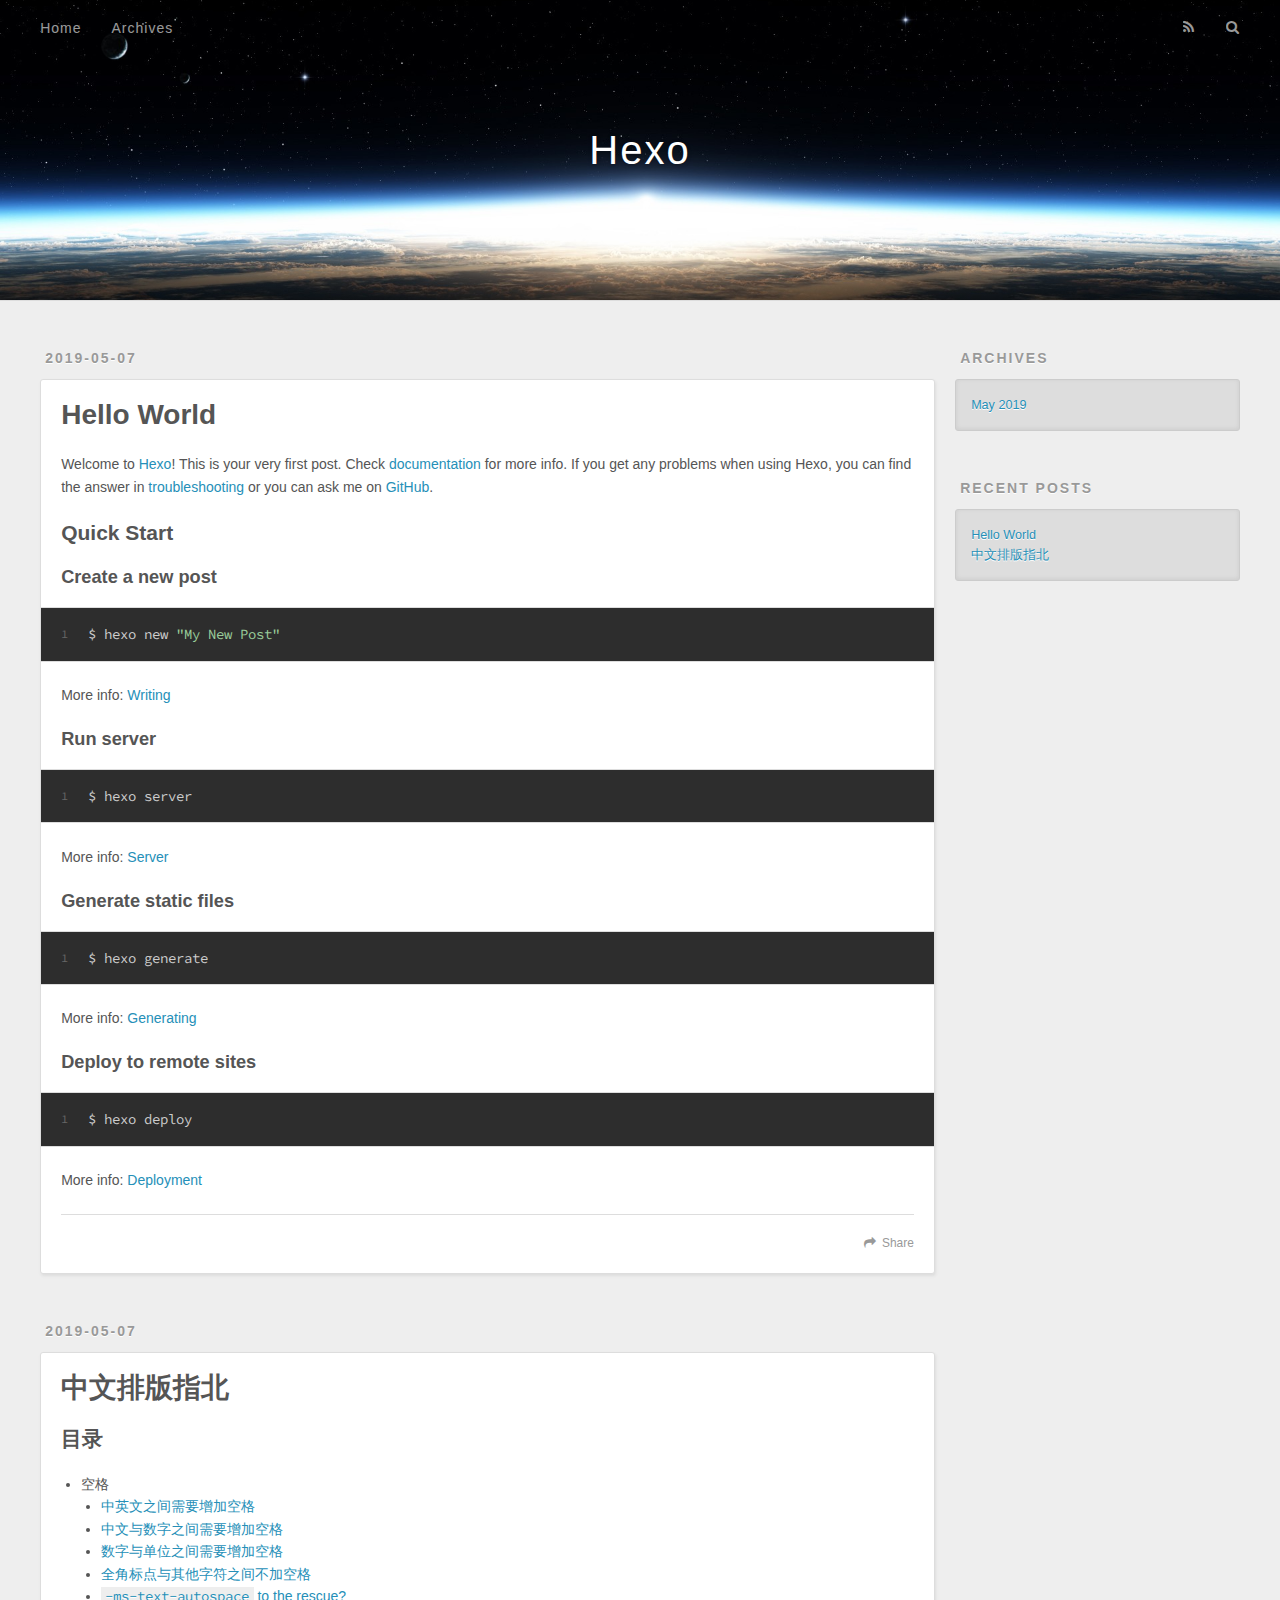
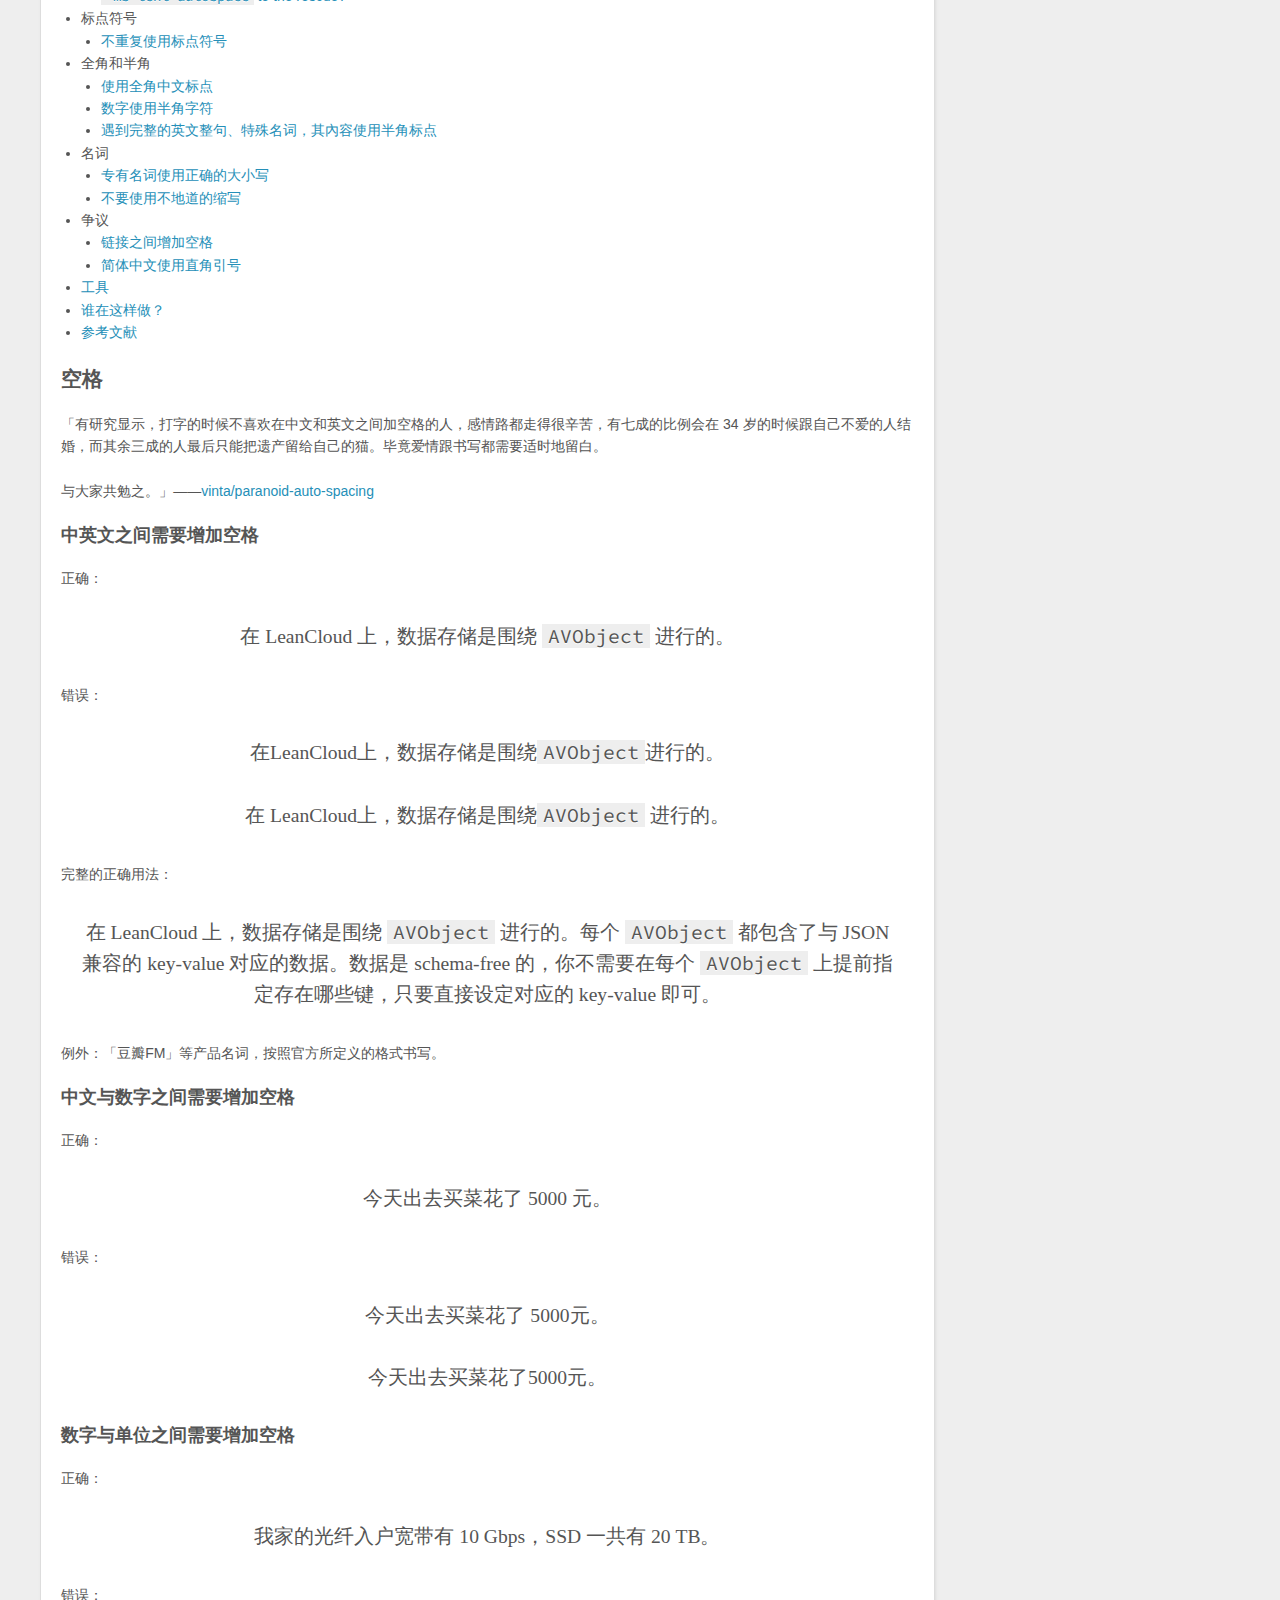
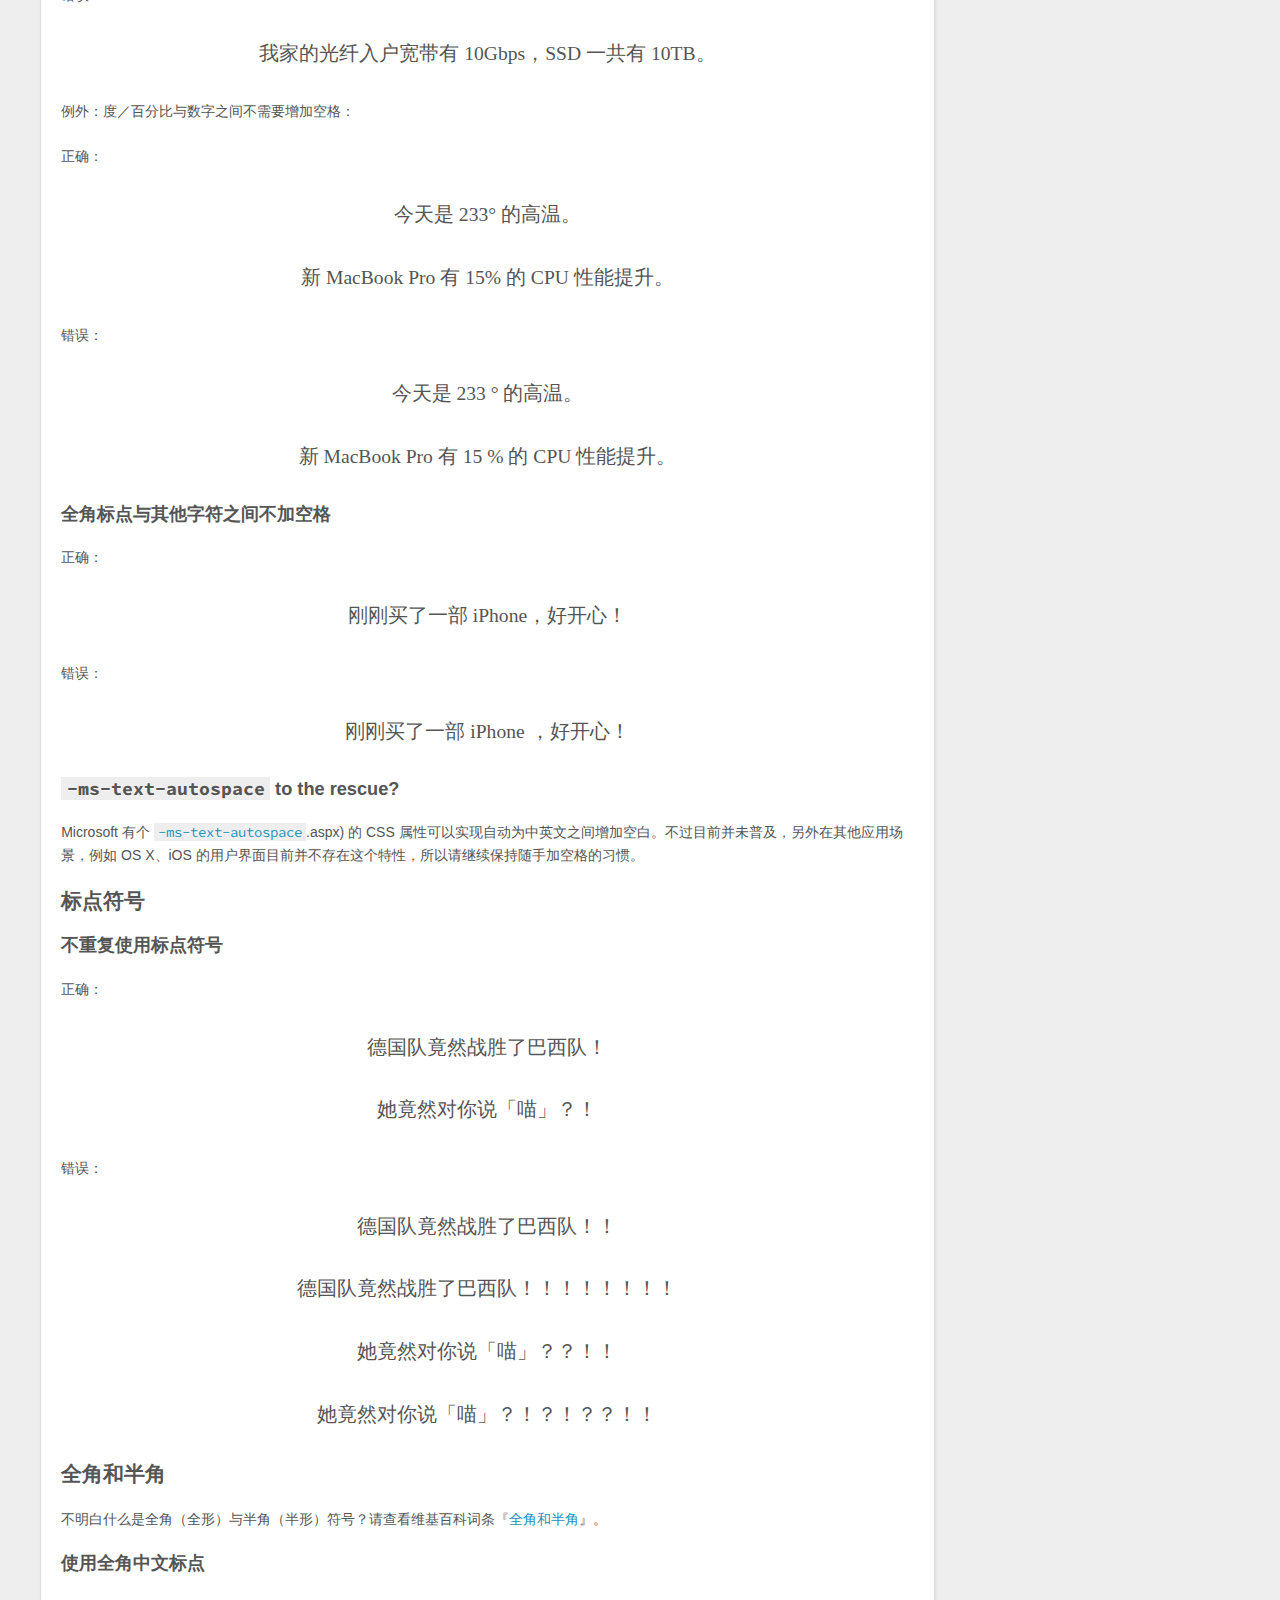
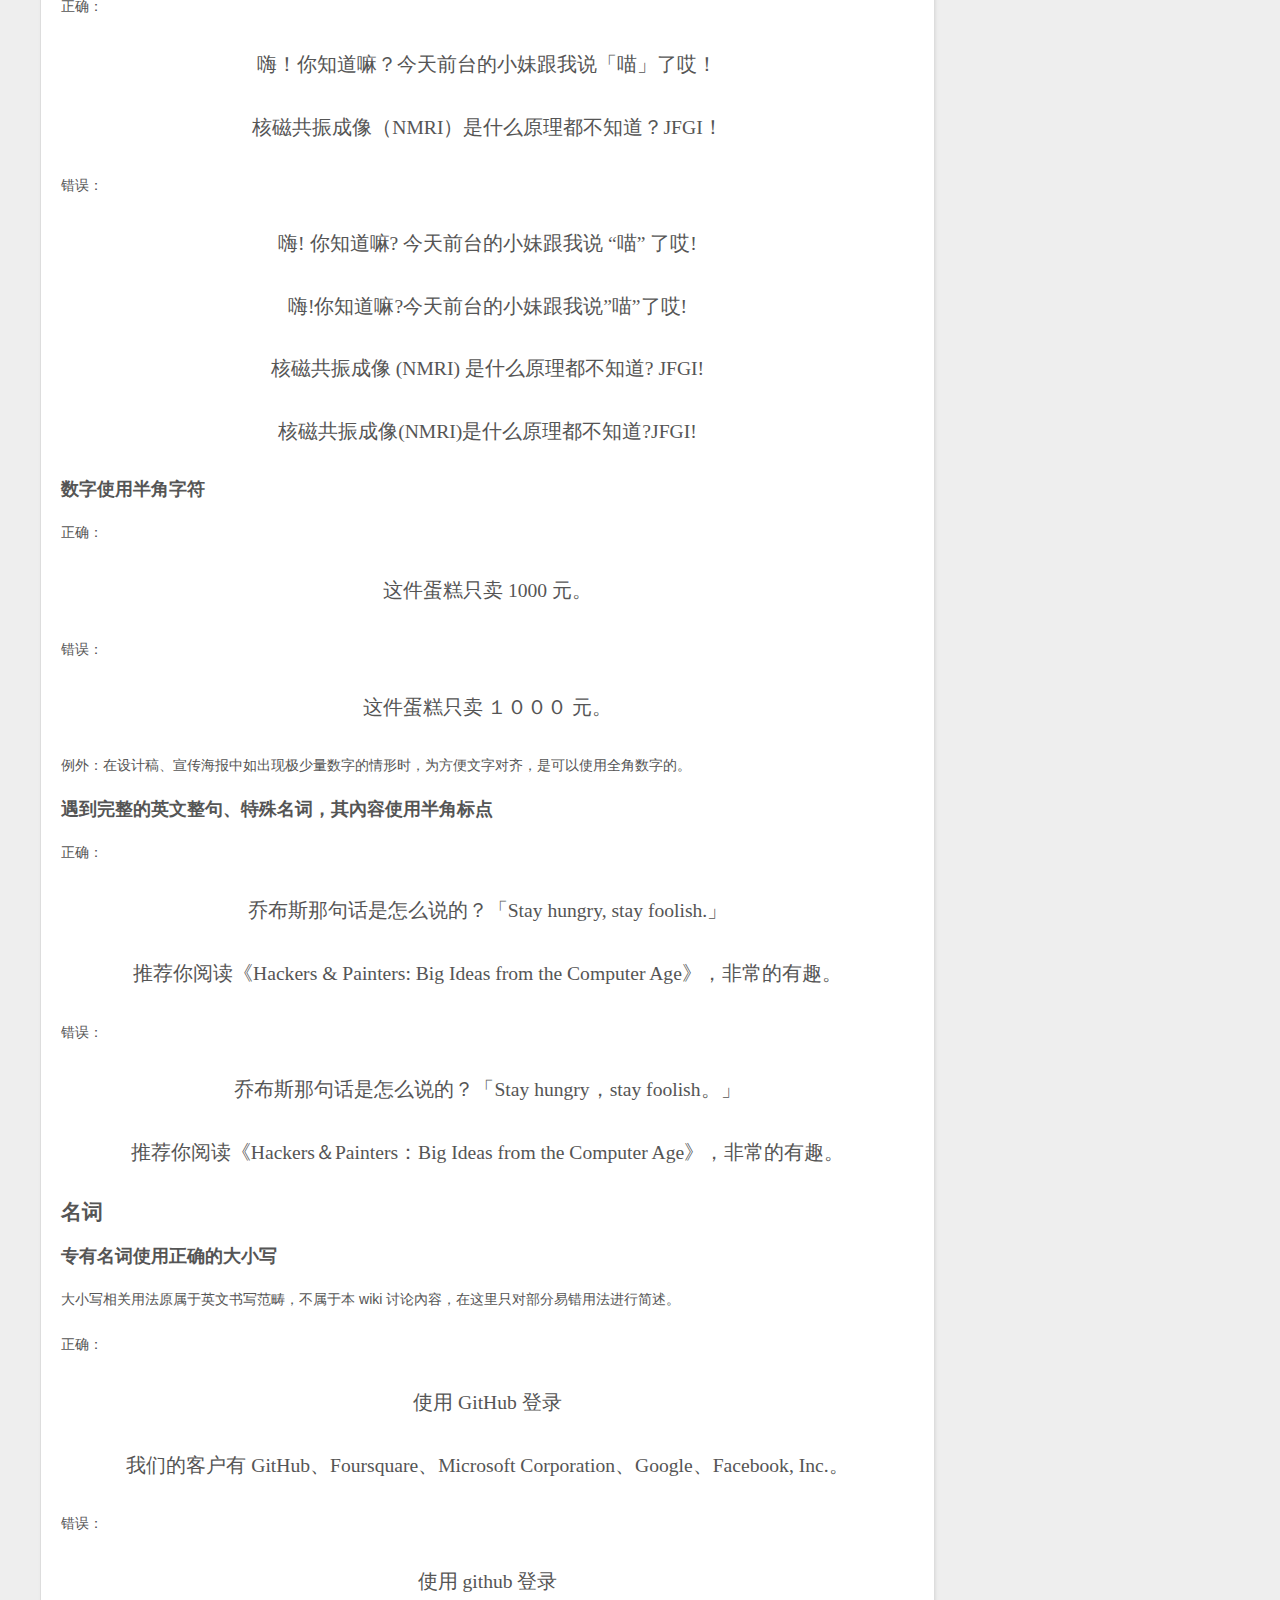
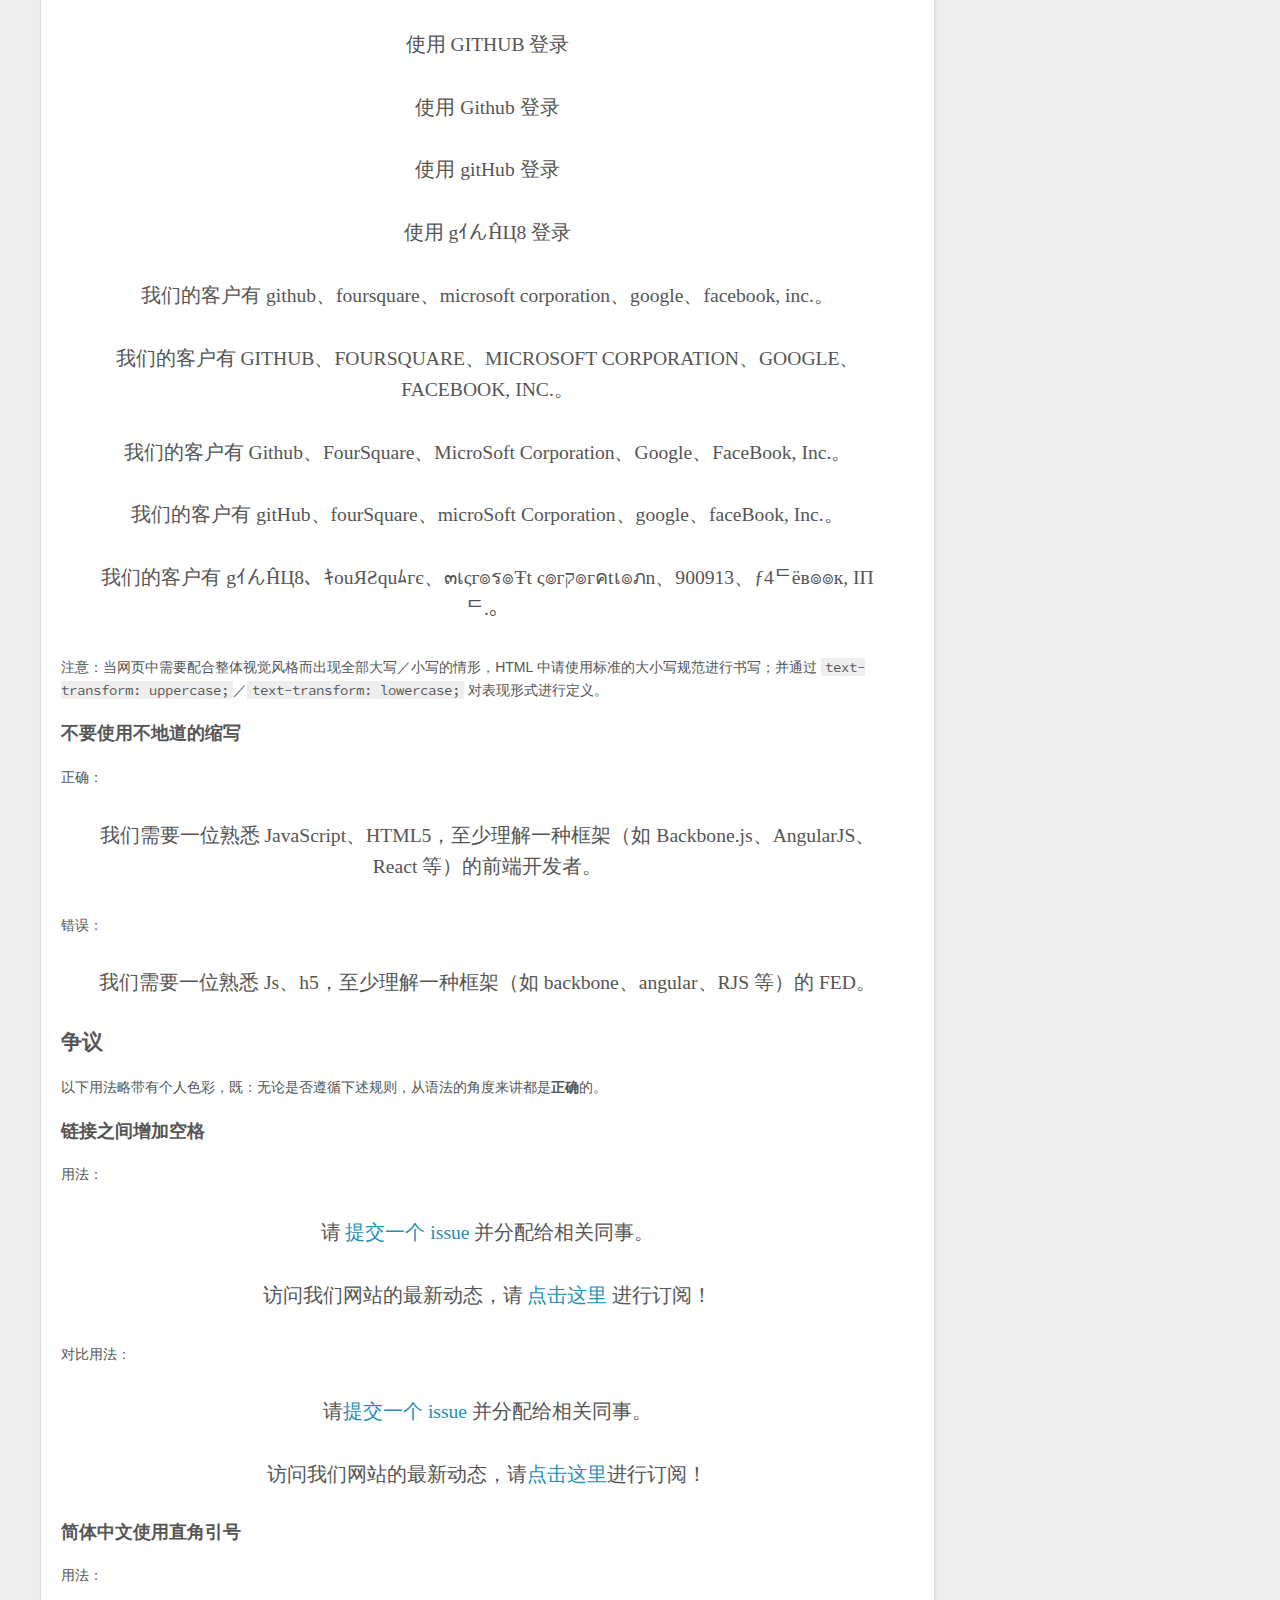
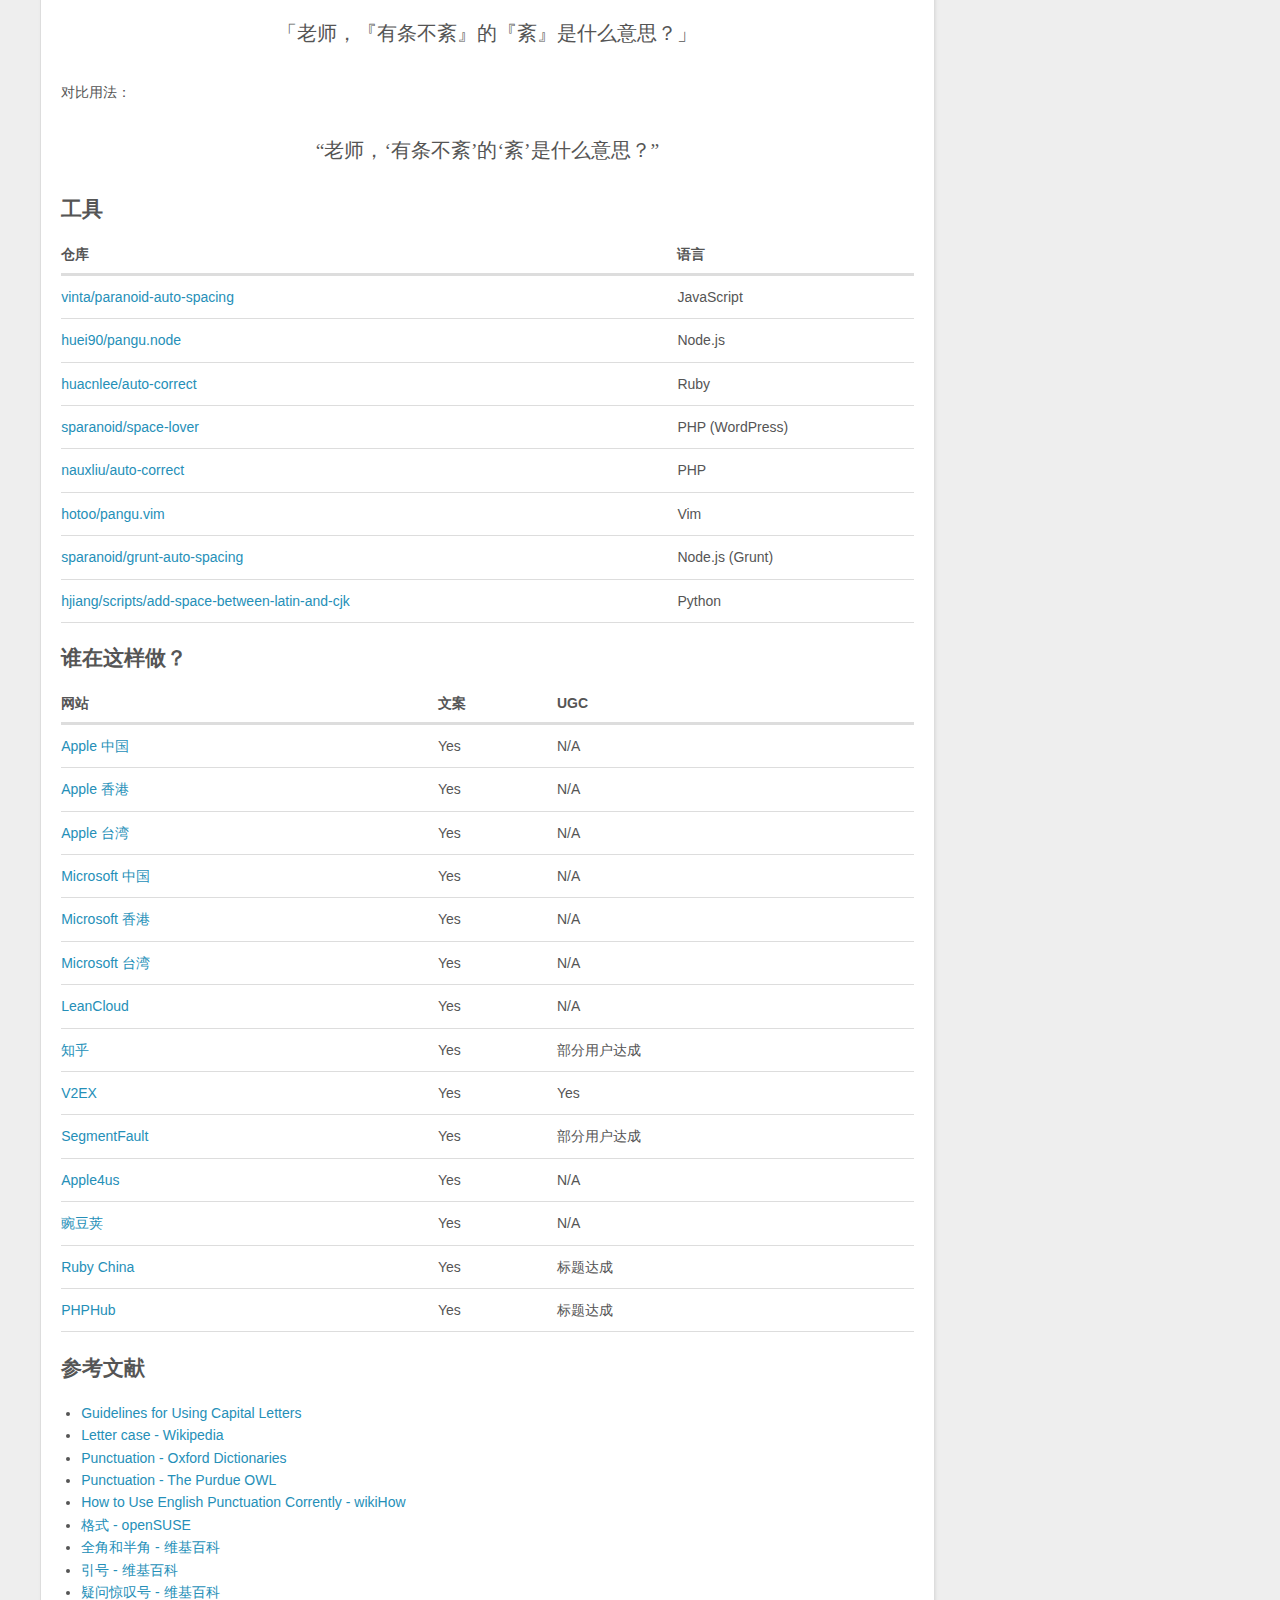
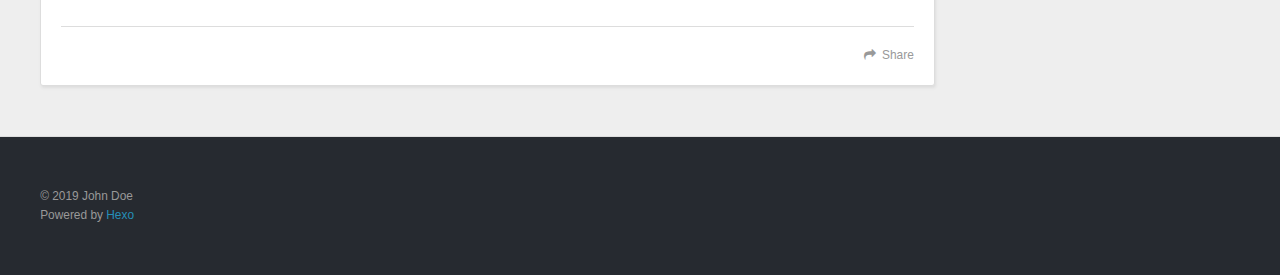
==== index.html @ bea84f37 "Site updated: 2019-05-07 23:17:39" ====
<!DOCTYPE html>
<html>
<head><meta name="generator" content="Hexo 3.8.0">
  <meta charset="utf-8">
  

  
  <title>Hexo</title>
  <meta name="viewport" content="width=device-width, initial-scale=1, maximum-scale=1">
  <meta property="og:type" content="website">
<meta property="og:title" content="Hexo">
<meta property="og:url" content="http://yoursite.com/index.html">
<meta property="og:site_name" content="Hexo">
<meta property="og:locale" content="default">
<meta name="twitter:card" content="summary">
<meta name="twitter:title" content="Hexo">
  
    <link rel="alternate" href="/atom.xml" title="Hexo" type="application/atom+xml">
  
  
    <link rel="icon" href="/favicon.png">
  
  
    <link href="//fonts.googleapis.com/css?family=Source+Code+Pro" rel="stylesheet" type="text/css">
  
  <link rel="stylesheet" href="/css/style.css">
</head>
</html>
<body>
  <div id="container">
    <div id="wrap">
      <header id="header">
  <div id="banner"></div>
  <div id="header-outer" class="outer">
    <div id="header-title" class="inner">
      <h1 id="logo-wrap">
        <a href="/" id="logo">Hexo</a>
      </h1>
      
    </div>
    <div id="header-inner" class="inner">
      <nav id="main-nav">
        <a id="main-nav-toggle" class="nav-icon"></a>
        
          <a class="main-nav-link" href="/">Home</a>
        
          <a class="main-nav-link" href="/archives">Archives</a>
        
      </nav>
      <nav id="sub-nav">
        
          <a id="nav-rss-link" class="nav-icon" href="/atom.xml" title="RSS Feed"></a>
        
        <a id="nav-search-btn" class="nav-icon" title="Search"></a>
      </nav>
      <div id="search-form-wrap">
        <form action="//google.com/search" method="get" accept-charset="UTF-8" class="search-form"><input type="search" name="q" class="search-form-input" placeholder="Search"><button type="submit" class="search-form-submit">&#xF002;</button><input type="hidden" name="sitesearch" value="http://yoursite.com"></form>
      </div>
    </div>
  </div>
</header>
      <div class="outer">
        <section id="main">
  
    <article id="post-hello-world" class="article article-type-post" itemscope itemprop="blogPost">
  <div class="article-meta">
    <a href="/2019/05/07/hello-world/" class="article-date">
  <time datetime="2019-05-07T15:11:04.870Z" itemprop="datePublished">2019-05-07</time>
</a>
    
  </div>
  <div class="article-inner">
    
    
      <header class="article-header">
        
  
    <h1 itemprop="name">
      <a class="article-title" href="/2019/05/07/hello-world/">Hello World</a>
    </h1>
  

      </header>
    
    <div class="article-entry" itemprop="articleBody">
      
        <p>Welcome to <a href="https://hexo.io/" target="_blank" rel="noopener">Hexo</a>! This is your very first post. Check <a href="https://hexo.io/docs/" target="_blank" rel="noopener">documentation</a> for more info. If you get any problems when using Hexo, you can find the answer in <a href="https://hexo.io/docs/troubleshooting.html" target="_blank" rel="noopener">troubleshooting</a> or you can ask me on <a href="https://github.com/hexojs/hexo/issues" target="_blank" rel="noopener">GitHub</a>.</p>
<h2 id="Quick-Start"><a href="#Quick-Start" class="headerlink" title="Quick Start"></a>Quick Start</h2><h3 id="Create-a-new-post"><a href="#Create-a-new-post" class="headerlink" title="Create a new post"></a>Create a new post</h3><figure class="highlight bash"><table><tr><td class="gutter"><pre><span class="line">1</span><br></pre></td><td class="code"><pre><span class="line">$ hexo new <span class="string">"My New Post"</span></span><br></pre></td></tr></table></figure>
<p>More info: <a href="https://hexo.io/docs/writing.html" target="_blank" rel="noopener">Writing</a></p>
<h3 id="Run-server"><a href="#Run-server" class="headerlink" title="Run server"></a>Run server</h3><figure class="highlight bash"><table><tr><td class="gutter"><pre><span class="line">1</span><br></pre></td><td class="code"><pre><span class="line">$ hexo server</span><br></pre></td></tr></table></figure>
<p>More info: <a href="https://hexo.io/docs/server.html" target="_blank" rel="noopener">Server</a></p>
<h3 id="Generate-static-files"><a href="#Generate-static-files" class="headerlink" title="Generate static files"></a>Generate static files</h3><figure class="highlight bash"><table><tr><td class="gutter"><pre><span class="line">1</span><br></pre></td><td class="code"><pre><span class="line">$ hexo generate</span><br></pre></td></tr></table></figure>
<p>More info: <a href="https://hexo.io/docs/generating.html" target="_blank" rel="noopener">Generating</a></p>
<h3 id="Deploy-to-remote-sites"><a href="#Deploy-to-remote-sites" class="headerlink" title="Deploy to remote sites"></a>Deploy to remote sites</h3><figure class="highlight bash"><table><tr><td class="gutter"><pre><span class="line">1</span><br></pre></td><td class="code"><pre><span class="line">$ hexo deploy</span><br></pre></td></tr></table></figure>
<p>More info: <a href="https://hexo.io/docs/deployment.html" target="_blank" rel="noopener">Deployment</a></p>

      
    </div>
    <footer class="article-footer">
      <a data-url="http://yoursite.com/2019/05/07/hello-world/" data-id="cjvdxrtmx000010u4lm7kx3ds" class="article-share-link">Share</a>
      
      
    </footer>
  </div>
  
</article>


  
    <article id="post-中文排版指北" class="article article-type-post" itemscope itemprop="blogPost">
  <div class="article-meta">
    <a href="/2019/05/07/中文排版指北/" class="article-date">
  <time datetime="2019-05-07T13:05:25.000Z" itemprop="datePublished">2019-05-07</time>
</a>
    
  </div>
  <div class="article-inner">
    
    
      <header class="article-header">
        
  
    <h1 itemprop="name">
      <a class="article-title" href="/2019/05/07/中文排版指北/">中文排版指北</a>
    </h1>
  

      </header>
    
    <div class="article-entry" itemprop="articleBody">
      
        <h2 id="目录"><a href="#目录" class="headerlink" title="目录"></a>目录</h2><ul>
<li>空格<ul>
<li><a href="#中英文之间需要增加空格">中英文之间需要增加空格</a></li>
<li><a href="#中文与数字之间需要增加空格">中文与数字之间需要增加空格</a></li>
<li><a href="#数字与单位之间需要增加空格">数字与单位之间需要增加空格</a></li>
<li><a href="#全角标点与其他字符之间不加空格">全角标点与其他字符之间不加空格</a></li>
<li><a href="#-ms-text-autospace-to-the-rescue"> <code>-ms-text-autospace</code> to the rescue?</a></li>
</ul>
</li>
<li>标点符号<ul>
<li><a href="#不重复使用标点符号">不重复使用标点符号</a></li>
</ul>
</li>
<li>全角和半角<ul>
<li><a href="#使用全角中文标点">使用全角中文标点</a></li>
<li><a href="#数字使用半角字符">数字使用半角字符</a></li>
<li><a href="#遇到完整的英文整句特殊名词其內容使用半角标点">遇到完整的英文整句、特殊名词，其內容使用半角标点</a></li>
</ul>
</li>
<li>名词<ul>
<li><a href="#专有名词使用正确的大小写">专有名词使用正确的大小写</a></li>
<li><a href="#不要使用不地道的缩写">不要使用不地道的缩写</a></li>
</ul>
</li>
<li>争议<ul>
<li><a href="#链接之间增加空格">链接之间增加空格</a></li>
<li><a href="#简体中文使用直角引号">简体中文使用直角引号</a></li>
</ul>
</li>
<li><a href="#工具">工具</a></li>
<li><a href="#谁在这样做">谁在这样做？</a></li>
<li><a href="#参考文献">参考文献</a></li>
</ul>
<h2 id="空格"><a href="#空格" class="headerlink" title="空格"></a>空格</h2><p>「有研究显示，打字的时候不喜欢在中文和英文之间加空格的人，感情路都走得很辛苦，有七成的比例会在 34 岁的时候跟自己不爱的人结婚，而其余三成的人最后只能把遗产留给自己的猫。毕竟爱情跟书写都需要适时地留白。</p>
<p>与大家共勉之。」——<a href="https://link.jianshu.com?t=https://github.com/vinta/pangu.js" target="_blank" rel="noopener">vinta/paranoid-auto-spacing</a></p>
<h3 id="中英文之间需要增加空格"><a href="#中英文之间需要增加空格" class="headerlink" title="中英文之间需要增加空格"></a>中英文之间需要增加空格</h3><p>正确：</p>
<blockquote>
<p>在 LeanCloud 上，数据存储是围绕 <code>AVObject</code> 进行的。</p>
</blockquote>
<p>错误：</p>
<blockquote>
<p>在LeanCloud上，数据存储是围绕<code>AVObject</code>进行的。</p>
</blockquote>
<blockquote>
<p>在 LeanCloud上，数据存储是围绕<code>AVObject</code> 进行的。</p>
</blockquote>
<p>完整的正确用法：</p>
<blockquote>
<p>在 LeanCloud 上，数据存储是围绕 <code>AVObject</code> 进行的。每个 <code>AVObject</code> 都包含了与 JSON 兼容的 key-value 对应的数据。数据是 schema-free 的，你不需要在每个 <code>AVObject</code> 上提前指定存在哪些键，只要直接设定对应的 key-value 即可。</p>
</blockquote>
<p>例外：「豆瓣FM」等产品名词，按照官方所定义的格式书写。</p>
<h3 id="中文与数字之间需要增加空格"><a href="#中文与数字之间需要增加空格" class="headerlink" title="中文与数字之间需要增加空格"></a>中文与数字之间需要增加空格</h3><p>正确：</p>
<blockquote>
<p>今天出去买菜花了 5000 元。</p>
</blockquote>
<p>错误：</p>
<blockquote>
<p>今天出去买菜花了 5000元。</p>
</blockquote>
<blockquote>
<p>今天出去买菜花了5000元。</p>
</blockquote>
<h3 id="数字与单位之间需要增加空格"><a href="#数字与单位之间需要增加空格" class="headerlink" title="数字与单位之间需要增加空格"></a>数字与单位之间需要增加空格</h3><p>正确：</p>
<blockquote>
<p>我家的光纤入户宽带有 10 Gbps，SSD 一共有 20 TB。</p>
</blockquote>
<p>错误：</p>
<blockquote>
<p>我家的光纤入户宽带有 10Gbps，SSD 一共有 10TB。</p>
</blockquote>
<p>例外：度／百分比与数字之间不需要增加空格：</p>
<p>正确：</p>
<blockquote>
<p>今天是 233° 的高温。</p>
</blockquote>
<blockquote>
<p>新 MacBook Pro 有 15% 的 CPU 性能提升。</p>
</blockquote>
<p>错误：</p>
<blockquote>
<p>今天是 233 ° 的高温。</p>
</blockquote>
<blockquote>
<p>新 MacBook Pro 有 15 % 的 CPU 性能提升。</p>
</blockquote>
<h3 id="全角标点与其他字符之间不加空格"><a href="#全角标点与其他字符之间不加空格" class="headerlink" title="全角标点与其他字符之间不加空格"></a>全角标点与其他字符之间不加空格</h3><p>正确：</p>
<blockquote>
<p>刚刚买了一部 iPhone，好开心！</p>
</blockquote>
<p>错误：</p>
<blockquote>
<p>刚刚买了一部 iPhone ，好开心！</p>
</blockquote>
<h3 id="ms-text-autospace-to-the-rescue"><a href="#ms-text-autospace-to-the-rescue" class="headerlink" title="-ms-text-autospace to the rescue?"></a><code>-ms-text-autospace</code> to the rescue?</h3><p>Microsoft 有个 <a href="https://link.jianshu.com?t=http://msdn.microsoft.com/en-us/library/ie/ms531164(v=vs.85" target="_blank" rel="noopener"><code>-ms-text-autospace</code></a>.aspx) 的 CSS 属性可以实现自动为中英文之间增加空白。不过目前并未普及，另外在其他应用场景，例如 OS X、iOS 的用户界面目前并不存在这个特性，所以请继续保持随手加空格的习惯。</p>
<h2 id="标点符号"><a href="#标点符号" class="headerlink" title="标点符号"></a>标点符号</h2><h3 id="不重复使用标点符号"><a href="#不重复使用标点符号" class="headerlink" title="不重复使用标点符号"></a>不重复使用标点符号</h3><p>正确：</p>
<blockquote>
<p>德国队竟然战胜了巴西队！</p>
</blockquote>
<blockquote>
<p>她竟然对你说「喵」？！</p>
</blockquote>
<p>错误：</p>
<blockquote>
<p>德国队竟然战胜了巴西队！！</p>
</blockquote>
<blockquote>
<p>德国队竟然战胜了巴西队！！！！！！！！</p>
</blockquote>
<blockquote>
<p>她竟然对你说「喵」？？！！</p>
</blockquote>
<blockquote>
<p>她竟然对你说「喵」？！？！？？！！</p>
</blockquote>
<h2 id="全角和半角"><a href="#全角和半角" class="headerlink" title="全角和半角"></a>全角和半角</h2><p>不明白什么是全角（全形）与半角（半形）符号？请查看维基百科词条『<a href="https://link.jianshu.com?t=http://zh.wikipedia.org/wiki/全形和半形" target="_blank" rel="noopener">全角和半角</a>』。</p>
<h3 id="使用全角中文标点"><a href="#使用全角中文标点" class="headerlink" title="使用全角中文标点"></a>使用全角中文标点</h3><p>正确：</p>
<blockquote>
<p>嗨！你知道嘛？今天前台的小妹跟我说「喵」了哎！</p>
</blockquote>
<blockquote>
<p>核磁共振成像（NMRI）是什么原理都不知道？JFGI！</p>
</blockquote>
<p>错误：</p>
<blockquote>
<p>嗨! 你知道嘛? 今天前台的小妹跟我说 “喵” 了哎!</p>
</blockquote>
<blockquote>
<p>嗨!你知道嘛?今天前台的小妹跟我说”喵”了哎!</p>
</blockquote>
<blockquote>
<p>核磁共振成像 (NMRI) 是什么原理都不知道? JFGI!</p>
</blockquote>
<blockquote>
<p>核磁共振成像(NMRI)是什么原理都不知道?JFGI!</p>
</blockquote>
<h3 id="数字使用半角字符"><a href="#数字使用半角字符" class="headerlink" title="数字使用半角字符"></a>数字使用半角字符</h3><p>正确：</p>
<blockquote>
<p>这件蛋糕只卖 1000 元。</p>
</blockquote>
<p>错误：</p>
<blockquote>
<p>这件蛋糕只卖 １０００ 元。</p>
</blockquote>
<p>例外：在设计稿、宣传海报中如出现极少量数字的情形时，为方便文字对齐，是可以使用全角数字的。</p>
<h3 id="遇到完整的英文整句、特殊名词，其內容使用半角标点"><a href="#遇到完整的英文整句、特殊名词，其內容使用半角标点" class="headerlink" title="遇到完整的英文整句、特殊名词，其內容使用半角标点"></a>遇到完整的英文整句、特殊名词，其內容使用半角标点</h3><p>正确：</p>
<blockquote>
<p>乔布斯那句话是怎么说的？「Stay hungry, stay foolish.」</p>
</blockquote>
<blockquote>
<p>推荐你阅读《Hackers &amp; Painters: Big Ideas from the Computer Age》，非常的有趣。</p>
</blockquote>
<p>错误：</p>
<blockquote>
<p>乔布斯那句话是怎么说的？「Stay hungry，stay foolish。」</p>
</blockquote>
<blockquote>
<p>推荐你阅读《Hackers＆Painters：Big Ideas from the Computer Age》，非常的有趣。</p>
</blockquote>
<h2 id="名词"><a href="#名词" class="headerlink" title="名词"></a>名词</h2><h3 id="专有名词使用正确的大小写"><a href="#专有名词使用正确的大小写" class="headerlink" title="专有名词使用正确的大小写"></a>专有名词使用正确的大小写</h3><p>大小写相关用法原属于英文书写范畴，不属于本 wiki 讨论內容，在这里只对部分易错用法进行简述。</p>
<p>正确：</p>
<blockquote>
<p>使用 GitHub 登录</p>
</blockquote>
<blockquote>
<p>我们的客户有 GitHub、Foursquare、Microsoft Corporation、Google、Facebook, Inc.。</p>
</blockquote>
<p>错误：</p>
<blockquote>
<p>使用 github 登录</p>
</blockquote>
<blockquote>
<p>使用 GITHUB 登录</p>
</blockquote>
<blockquote>
<p>使用 Github 登录</p>
</blockquote>
<blockquote>
<p>使用 gitHub 登录</p>
</blockquote>
<blockquote>
<p>使用 gｲんĤЦ8 登录</p>
</blockquote>
<blockquote>
<p>我们的客户有 github、foursquare、microsoft corporation、google、facebook, inc.。</p>
</blockquote>
<blockquote>
<p>我们的客户有 GITHUB、FOURSQUARE、MICROSOFT CORPORATION、GOOGLE、FACEBOOK, INC.。</p>
</blockquote>
<blockquote>
<p>我们的客户有 Github、FourSquare、MicroSoft Corporation、Google、FaceBook, Inc.。</p>
</blockquote>
<blockquote>
<p>我们的客户有 gitHub、fourSquare、microSoft Corporation、google、faceBook, Inc.。</p>
</blockquote>
<blockquote>
<p>我们的客户有 gｲんĤЦ8、ｷouЯƧquﾑгє、๓เςг๏ร๏Ŧt ς๏гק๏гคtเ๏ภn、900913、ƒ4ᄃëв๏๏к, IПᄃ.。</p>
</blockquote>
<p>注意：当网页中需要配合整体视觉风格而出现全部大写／小写的情形，HTML 中请使用标准的大小写规范进行书写；并通过 <code>text-transform: uppercase;</code>／<code>text-transform: lowercase;</code> 对表现形式进行定义。</p>
<h3 id="不要使用不地道的缩写"><a href="#不要使用不地道的缩写" class="headerlink" title="不要使用不地道的缩写"></a>不要使用不地道的缩写</h3><p>正确：</p>
<blockquote>
<p>我们需要一位熟悉 JavaScript、HTML5，至少理解一种框架（如 Backbone.js、AngularJS、React 等）的前端开发者。</p>
</blockquote>
<p>错误：</p>
<blockquote>
<p>我们需要一位熟悉 Js、h5，至少理解一种框架（如 backbone、angular、RJS 等）的 FED。</p>
</blockquote>
<h2 id="争议"><a href="#争议" class="headerlink" title="争议"></a>争议</h2><p>以下用法略带有个人色彩，既：无论是否遵循下述规则，从语法的角度来讲都是<strong>正确</strong>的。</p>
<h3 id="链接之间增加空格"><a href="#链接之间增加空格" class="headerlink" title="链接之间增加空格"></a>链接之间增加空格</h3><p>用法：</p>
<blockquote>
<p>请 <a href="#">提交一个 issue</a> 并分配给相关同事。</p>
</blockquote>
<blockquote>
<p>访问我们网站的最新动态，请 <a href="#">点击这里</a> 进行订阅！</p>
</blockquote>
<p>对比用法：</p>
<blockquote>
<p>请<a href="#">提交一个 issue</a> 并分配给相关同事。</p>
</blockquote>
<blockquote>
<p>访问我们网站的最新动态，请<a href="#">点击这里</a>进行订阅！</p>
</blockquote>
<h3 id="简体中文使用直角引号"><a href="#简体中文使用直角引号" class="headerlink" title="简体中文使用直角引号"></a>简体中文使用直角引号</h3><p>用法：</p>
<blockquote>
<p>「老师，『有条不紊』的『紊』是什么意思？」</p>
</blockquote>
<p>对比用法：</p>
<blockquote>
<p>“老师，‘有条不紊’的‘紊’是什么意思？”</p>
</blockquote>
<h2 id="工具"><a href="#工具" class="headerlink" title="工具"></a>工具</h2><table>
<thead>
<tr>
<th>仓库</th>
<th>语言</th>
</tr>
</thead>
<tbody>
<tr>
<td><a href="https://link.jianshu.com?t=https://github.com/vinta/paranoid-auto-spacing" target="_blank" rel="noopener">vinta/paranoid-auto-spacing</a></td>
<td>JavaScript</td>
</tr>
<tr>
<td><a href="https://link.jianshu.com?t=https://github.com/huei90/pangu.node" target="_blank" rel="noopener">huei90/pangu.node</a></td>
<td>Node.js</td>
</tr>
<tr>
<td><a href="https://link.jianshu.com?t=https://github.com/huacnlee/auto-correct" target="_blank" rel="noopener">huacnlee/auto-correct</a></td>
<td>Ruby</td>
</tr>
<tr>
<td><a href="https://link.jianshu.com?t=https://github.com/sparanoid/space-lover" target="_blank" rel="noopener">sparanoid/space-lover</a></td>
<td>PHP (WordPress)</td>
</tr>
<tr>
<td><a href="https://link.jianshu.com?t=https://github.com/NauxLiu/auto-correct" target="_blank" rel="noopener">nauxliu/auto-correct</a></td>
<td>PHP</td>
</tr>
<tr>
<td><a href="https://link.jianshu.com?t=https://github.com/hotoo/pangu.vim" target="_blank" rel="noopener">hotoo/pangu.vim</a></td>
<td>Vim</td>
</tr>
<tr>
<td><a href="https://link.jianshu.com?t=https://github.com/sparanoid/grunt-auto-spacing" target="_blank" rel="noopener">sparanoid/grunt-auto-spacing</a></td>
<td>Node.js (Grunt)</td>
</tr>
<tr>
<td><a href="https://link.jianshu.com?t=https://github.com/hjiang/scripts/blob/master/add-space-between-latin-and-cjk" target="_blank" rel="noopener">hjiang/scripts/add-space-between-latin-and-cjk</a></td>
<td>Python</td>
</tr>
</tbody>
</table>
<h2 id="谁在这样做？"><a href="#谁在这样做？" class="headerlink" title="谁在这样做？"></a>谁在这样做？</h2><table>
<thead>
<tr>
<th>网站</th>
<th>文案</th>
<th>UGC</th>
</tr>
</thead>
<tbody>
<tr>
<td><a href="https://link.jianshu.com?t=http://www.apple.com/cn/" target="_blank" rel="noopener">Apple 中国</a></td>
<td>Yes</td>
<td>N/A</td>
</tr>
<tr>
<td><a href="https://link.jianshu.com?t=http://www.apple.com/hk/" target="_blank" rel="noopener">Apple 香港</a></td>
<td>Yes</td>
<td>N/A</td>
</tr>
<tr>
<td><a href="https://link.jianshu.com?t=http://www.apple.com/tw/" target="_blank" rel="noopener">Apple 台湾</a></td>
<td>Yes</td>
<td>N/A</td>
</tr>
<tr>
<td><a href="https://link.jianshu.com?t=http://www.microsoft.com/zh-cn/" target="_blank" rel="noopener">Microsoft 中国</a></td>
<td>Yes</td>
<td>N/A</td>
</tr>
<tr>
<td><a href="https://link.jianshu.com?t=http://www.microsoft.com/zh-hk/" target="_blank" rel="noopener">Microsoft 香港</a></td>
<td>Yes</td>
<td>N/A</td>
</tr>
<tr>
<td><a href="https://link.jianshu.com?t=http://www.microsoft.com/zh-tw/" target="_blank" rel="noopener">Microsoft 台湾</a></td>
<td>Yes</td>
<td>N/A</td>
</tr>
<tr>
<td><a href="https://link.jianshu.com?t=https://leancloud.cn/" target="_blank" rel="noopener">LeanCloud</a></td>
<td>Yes</td>
<td>N/A</td>
</tr>
<tr>
<td><a href="https://link.jianshu.com?t=https://www.zhihu.com/" target="_blank" rel="noopener">知乎</a></td>
<td>Yes</td>
<td>部分用户达成</td>
</tr>
<tr>
<td><a href="https://link.jianshu.com?t=https://www.v2ex.com/" target="_blank" rel="noopener">V2EX</a></td>
<td>Yes</td>
<td>Yes</td>
</tr>
<tr>
<td><a href="https://link.jianshu.com?t=https://segmentfault.com/" target="_blank" rel="noopener">SegmentFault</a></td>
<td>Yes</td>
<td>部分用户达成</td>
</tr>
<tr>
<td><a href="https://link.jianshu.com?t=http://apple4us.com/" target="_blank" rel="noopener">Apple4us</a></td>
<td>Yes</td>
<td>N/A</td>
</tr>
<tr>
<td><a href="https://link.jianshu.com?t=https://www.wandoujia.com/" target="_blank" rel="noopener">豌豆荚</a></td>
<td>Yes</td>
<td>N/A</td>
</tr>
<tr>
<td><a href="https://link.jianshu.com?t=https://ruby-china.org/" target="_blank" rel="noopener">Ruby China</a></td>
<td>Yes</td>
<td>标题达成</td>
</tr>
<tr>
<td><a href="https://link.jianshu.com?t=https://phphub.org/" target="_blank" rel="noopener">PHPHub</a></td>
<td>Yes</td>
<td>标题达成</td>
</tr>
</tbody>
</table>
<h2 id="参考文献"><a href="#参考文献" class="headerlink" title="参考文献"></a>参考文献</h2><ul>
<li><a href="https://link.jianshu.com?t=http://grammar.about.com/od/punctuationandmechanics/a/Guidelines-For-Using-Capital-Letters.htm" target="_blank" rel="noopener">Guidelines for Using Capital Letters</a></li>
<li><a href="https://link.jianshu.com?t=http://en.wikipedia.org/wiki/Letter_case" target="_blank" rel="noopener">Letter case - Wikipedia</a></li>
<li><a href="https://link.jianshu.com?t=http://www.oxforddictionaries.com/words/punctuation" target="_blank" rel="noopener">Punctuation - Oxford Dictionaries</a></li>
<li><a href="https://link.jianshu.com?t=https://owl.english.purdue.edu/owl/section/1/6/" target="_blank" rel="noopener">Punctuation - The Purdue OWL</a></li>
<li><a href="https://link.jianshu.com?t=http://www.wikihow.com/Use-English-Punctuation-Correctly" target="_blank" rel="noopener">How to Use English Punctuation Corrently - wikiHow</a></li>
<li><a href="https://link.jianshu.com?t=https://zh.opensuse.org/index.php?title=Help:格式" target="_blank" rel="noopener">格式 - openSUSE</a></li>
<li><a href="https://link.jianshu.com?t=http://zh.wikipedia.org/wiki/全形和半形" target="_blank" rel="noopener">全角和半角 - 维基百科</a></li>
<li><a href="https://link.jianshu.com?t=http://zh.wikipedia.org/wiki/引號" target="_blank" rel="noopener">引号 - 维基百科</a></li>
<li><a href="https://link.jianshu.com?t=http://zh.wikipedia.org/wiki/疑問驚嘆號" target="_blank" rel="noopener">疑问惊叹号 - 维基百科</a></li>
</ul>

      
    </div>
    <footer class="article-footer">
      <a data-url="http://yoursite.com/2019/05/07/中文排版指北/" data-id="cjvdxrtn7000110u4nuuy4r66" class="article-share-link">Share</a>
      
      
    </footer>
  </div>
  
</article>


  


</section>
        
          <aside id="sidebar">
  
    

  
    

  
    
  
    
  <div class="widget-wrap">
    <h3 class="widget-title">Archives</h3>
    <div class="widget">
      <ul class="archive-list"><li class="archive-list-item"><a class="archive-list-link" href="/archives/2019/05/">May 2019</a></li></ul>
    </div>
  </div>


  
    
  <div class="widget-wrap">
    <h3 class="widget-title">Recent Posts</h3>
    <div class="widget">
      <ul>
        
          <li>
            <a href="/2019/05/07/hello-world/">Hello World</a>
          </li>
        
          <li>
            <a href="/2019/05/07/中文排版指北/">中文排版指北</a>
          </li>
        
      </ul>
    </div>
  </div>

  
</aside>
        
      </div>
      <footer id="footer">
  
  <div class="outer">
    <div id="footer-info" class="inner">
      &copy; 2019 John Doe<br>
      Powered by <a href="http://hexo.io/" target="_blank">Hexo</a>
    </div>
  </div>
</footer>
    </div>
    <nav id="mobile-nav">
  
    <a href="/" class="mobile-nav-link">Home</a>
  
    <a href="/archives" class="mobile-nav-link">Archives</a>
  
</nav>
    

<script src="//ajax.googleapis.com/ajax/libs/jquery/2.0.3/jquery.min.js"></script>


  <link rel="stylesheet" href="/fancybox/jquery.fancybox.css">
  <script src="/fancybox/jquery.fancybox.pack.js"></script>


<script src="/js/script.js"></script>



  </div>
</body>
</html>
---- css/style.css ----
body {
  width: 100%;
}
body:before,
body:after {
  content: "";
  display: table;
}
body:after {
  clear: both;
}
html,
body,
div,
span,
applet,
object,
iframe,
h1,
h2,
h3,
h4,
h5,
h6,
p,
blockquote,
pre,
a,
abbr,
acronym,
address,
big,
cite,
code,
del,
dfn,
em,
img,
ins,
kbd,
q,
s,
samp,
small,
strike,
strong,
sub,
sup,
tt,
var,
dl,
dt,
dd,
ol,
ul,
li,
fieldset,
form,
label,
legend,
table,
caption,
tbody,
tfoot,
thead,
tr,
th,
td {
  margin: 0;
  padding: 0;
  border: 0;
  outline: 0;
  font-weight: inherit;
  font-style: inherit;
  font-family: inherit;
  font-size: 100%;
  vertical-align: baseline;
}
body {
  line-height: 1;
  color: #000;
  background: #fff;
}
ol,
ul {
  list-style: none;
}
table {
  border-collapse: separate;
  border-spacing: 0;
  vertical-align: middle;
}
caption,
th,
td {
  text-align: left;
  font-weight: normal;
  vertical-align: middle;
}
a img {
  border: none;
}
input,
button {
  margin: 0;
  padding: 0;
}
input::-moz-focus-inner,
button::-moz-focus-inner {
  border: 0;
  padding: 0;
}
@font-face {
  font-family: FontAwesome;
  font-style: normal;
  font-weight: normal;
  src: url("fonts/fontawesome-webfont.eot?v=#4.0.3");
  src: url("fonts/fontawesome-webfont.eot?#iefix&v=#4.0.3") format("embedded-opentype"), url("fonts/fontawesome-webfont.woff?v=#4.0.3") format("woff"), url("fonts/fontawesome-webfont.ttf?v=#4.0.3") format("truetype"), url("fonts/fontawesome-webfont.svg#fontawesomeregular?v=#4.0.3") format("svg");
}
html,
body,
#container {
  height: 100%;
}
body {
  background: #eee;
  font: 14px -apple-system, BlinkMacSystemFont, "Segoe UI", "Roboto", "Oxygen", "Ubuntu", "Cantarell", "Fira Sans", "Droid Sans", "Helvetica Neue", sans-serif;
  -webkit-text-size-adjust: 100%;
}
.outer {
  max-width: 1220px;
  margin: 0 auto;
  padding: 0 20px;
}
.outer:before,
.outer:after {
  content: "";
  display: table;
}
.outer:after {
  clear: both;
}
.inner {
  display: inline;
  float: left;
  width: 98.33333333333333%;
  margin: 0 0.833333333333333%;
}
.left,
.alignleft {
  float: left;
}
.right,
.alignright {
  float: right;
}
.clear {
  clear: both;
}
#container {
  position: relative;
}
.mobile-nav-on {
  overflow: hidden;
}
#wrap {
  height: 100%;
  width: 100%;
  position: absolute;
  top: 0;
  left: 0;
  -webkit-transition: 0.2s ease-out;
  -moz-transition: 0.2s ease-out;
  -ms-transition: 0.2s ease-out;
  transition: 0.2s ease-out;
  z-index: 1;
  background: #eee;
}
.mobile-nav-on #wrap {
  left: 280px;
}
@media screen and (min-width: 768px) {
  #main {
    display: inline;
    float: left;
    width: 73.33333333333333%;
    margin: 0 0.833333333333333%;
  }
}
.article-date,
.article-category-link,
.archive-year,
.widget-title {
  text-decoration: none;
  text-transform: uppercase;
  letter-spacing: 2px;
  color: #999;
  margin-bottom: 1em;
  margin-left: 5px;
  line-height: 1em;
  text-shadow: 0 1px #fff;
  font-weight: bold;
}
.article-inner,
.archive-article-inner {
  background: #fff;
  -webkit-box-shadow: 1px 2px 3px #ddd;
  box-shadow: 1px 2px 3px #ddd;
  border: 1px solid #ddd;
  border-radius: 3px;
}
.article-entry h1,
.widget h1 {
  font-size: 2em;
}
.article-entry h2,
.widget h2 {
  font-size: 1.5em;
}
.article-entry h3,
.widget h3 {
  font-size: 1.3em;
}
.article-entry h4,
.widget h4 {
  font-size: 1.2em;
}
.article-entry h5,
.widget h5 {
  font-size: 1em;
}
.article-entry h6,
.widget h6 {
  font-size: 1em;
  color: #999;
}
.article-entry hr,
.widget hr {
  border: 1px dashed #ddd;
}
.article-entry strong,
.widget strong {
  font-weight: bold;
}
.article-entry em,
.widget em,
.article-entry cite,
.widget cite {
  font-style: italic;
}
.article-entry sup,
.widget sup,
.article-entry sub,
.widget sub {
  font-size: 0.75em;
  line-height: 0;
  position: relative;
  vertical-align: baseline;
}
.article-entry sup,
.widget sup {
  top: -0.5em;
}
.article-entry sub,
.widget sub {
  bottom: -0.2em;
}
.article-entry small,
.widget small {
  font-size: 0.85em;
}
.article-entry acronym,
.widget acronym,
.article-entry abbr,
.widget abbr {
  border-bottom: 1px dotted;
}
.article-entry ul,
.widget ul,
.article-entry ol,
.widget ol,
.article-entry dl,
.widget dl {
  margin: 0 20px;
  line-height: 1.6em;
}
.article-entry ul ul,
.widget ul ul,
.article-entry ol ul,
.widget ol ul,
.article-entry ul ol,
.widget ul ol,
.article-entry ol ol,
.widget ol ol {
  margin-top: 0;
  margin-bottom: 0;
}
.article-entry ul,
.widget ul {
  list-style: disc;
}
.article-entry ol,
.widget ol {
  list-style: decimal;
}
.article-entry dt,
.widget dt {
  font-weight: bold;
}
#header {
  height: 300px;
  position: relative;
  border-bottom: 1px solid #ddd;
}
#header:before,
#header:after {
  content: "";
  position: absolute;
  left: 0;
  right: 0;
  height: 40px;
}
#header:before {
  top: 0;
  background: -webkit-linear-gradient(rgba(0,0,0,0.2), transparent);
  background: -moz-linear-gradient(rgba(0,0,0,0.2), transparent);
  background: -ms-linear-gradient(rgba(0,0,0,0.2), transparent);
  background: linear-gradient(rgba(0,0,0,0.2), transparent);
}
#header:after {
  bottom: 0;
  background: -webkit-linear-gradient(transparent, rgba(0,0,0,0.2));
  background: -moz-linear-gradient(transparent, rgba(0,0,0,0.2));
  background: -ms-linear-gradient(transparent, rgba(0,0,0,0.2));
  background: linear-gradient(transparent, rgba(0,0,0,0.2));
}
#header-outer {
  height: 100%;
  position: relative;
}
#header-inner {
  position: relative;
  overflow: hidden;
}
#banner {
  position: absolute;
  top: 0;
  left: 0;
  width: 100%;
  height: 100%;
  background: url("images/banner.jpg") center #000;
  -webkit-background-size: cover;
  -moz-background-size: cover;
  background-size: cover;
  z-index: -1;
}
#header-title {
  text-align: center;
  height: 40px;
  position: absolute;
  top: 50%;
  left: 0;
  margin-top: -20px;
}
#logo,
#subtitle {
  text-decoration: none;
  color: #fff;
  font-weight: 300;
  text-shadow: 0 1px 4px rgba(0,0,0,0.3);
}
#logo {
  font-size: 40px;
  line-height: 40px;
  letter-spacing: 2px;
}
#subtitle {
  font-size: 16px;
  line-height: 16px;
  letter-spacing: 1px;
}
#subtitle-wrap {
  margin-top: 16px;
}
#main-nav {
  float: left;
  margin-left: -15px;
}
.nav-icon,
.main-nav-link {
  float: left;
  color: #fff;
  opacity: 0.6;
  text-decoration: none;
  text-shadow: 0 1px rgba(0,0,0,0.2);
  -webkit-transition: opacity 0.2s;
  -moz-transition: opacity 0.2s;
  -ms-transition: opacity 0.2s;
  transition: opacity 0.2s;
  display: block;
  padding: 20px 15px;
}
.nav-icon:hover,
.main-nav-link:hover {
  opacity: 1;
}
.nav-icon {
  font-family: FontAwesome;
  text-align: center;
  font-size: 14px;
  width: 14px;
  height: 14px;
  padding: 20px 15px;
  position: relative;
  cursor: pointer;
}
.main-nav-link {
  font-weight: 300;
  letter-spacing: 1px;
}
@media screen and (max-width: 479px) {
  .main-nav-link {
    display: none;
  }
}
#main-nav-toggle {
  display: none;
}
#main-nav-toggle:before {
  content: "\f0c9";
}
@media screen and (max-width: 479px) {
  #main-nav-toggle {
    display: block;
  }
}
#sub-nav {
  float: right;
  margin-right: -15px;
}
#nav-rss-link:before {
  content: "\f09e";
}
#nav-search-btn:before {
  content: "\f002";
}
#search-form-wrap {
  position: absolute;
  top: 15px;
  width: 150px;
  height: 30px;
  right: -150px;
  opacity: 0;
  -webkit-transition: 0.2s ease-out;
  -moz-transition: 0.2s ease-out;
  -ms-transition: 0.2s ease-out;
  transition: 0.2s ease-out;
}
#search-form-wrap.on {
  opacity: 1;
  right: 0;
}
@media screen and (max-width: 479px) {
  #search-form-wrap {
    width: 100%;
    right: -100%;
  }
}
.search-form {
  position: absolute;
  top: 0;
  left: 0;
  right: 0;
  background: #fff;
  padding: 5px 15px;
  border-radius: 15px;
  -webkit-box-shadow: 0 0 10px rgba(0,0,0,0.3);
  box-shadow: 0 0 10px rgba(0,0,0,0.3);
}
.search-form-input {
  border: none;
  background: none;
  color: #555;
  width: 100%;
  font: 13px -apple-system, BlinkMacSystemFont, "Segoe UI", "Roboto", "Oxygen", "Ubuntu", "Cantarell", "Fira Sans", "Droid Sans", "Helvetica Neue", sans-serif;
  outline: none;
}
.search-form-input::-webkit-search-results-decoration,
.search-form-input::-webkit-search-cancel-button {
  -webkit-appearance: none;
}
.search-form-submit {
  position: absolute;
  top: 50%;
  right: 10px;
  margin-top: -7px;
  font: 13px FontAwesome;
  border: none;
  background: none;
  color: #bbb;
  cursor: pointer;
}
.search-form-submit:hover,
.search-form-submit:focus {
  color: #777;
}
.article {
  margin: 50px 0;
}
.article-inner {
  overflow: hidden;
}
.article-meta:before,
.article-meta:after {
  content: "";
  display: table;
}
.article-meta:after {
  clear: both;
}
.article-date {
  float: left;
}
.article-category {
  float: left;
  line-height: 1em;
  color: #ccc;
  text-shadow: 0 1px #fff;
  margin-left: 8px;
}
.article-category:before {
  content: "\2022";
}
.article-category-link {
  margin: 0 12px 1em;
}
.article-header {
  padding: 20px 20px 0;
}
.article-title {
  text-decoration: none;
  font-size: 2em;
  font-weight: bold;
  color: #555;
  line-height: 1.1em;
  -webkit-transition: color 0.2s;
  -moz-transition: color 0.2s;
  -ms-transition: color 0.2s;
  transition: color 0.2s;
}
a.article-title:hover {
  color: #258fb8;
}
.article-entry {
  color: #555;
  padding: 0 20px;
}
.article-entry:before,
.article-entry:after {
  content: "";
  display: table;
}
.article-entry:after {
  clear: both;
}
.article-entry p,
.article-entry table {
  line-height: 1.6em;
  margin: 1.6em 0;
}
.article-entry h1,
.article-entry h2,
.article-entry h3,
.article-entry h4,
.article-entry h5,
.article-entry h6 {
  font-weight: bold;
}
.article-entry h1,
.article-entry h2,
.article-entry h3,
.article-entry h4,
.article-entry h5,
.article-entry h6 {
  line-height: 1.1em;
  margin: 1.1em 0;
}
.article-entry a {
  color: #258fb8;
  text-decoration: none;
}
.article-entry a:hover {
  text-decoration: underline;
}
.article-entry ul,
.article-entry ol,
.article-entry dl {
  margin-top: 1.6em;
  margin-bottom: 1.6em;
}
.article-entry img,
.article-entry video {
  max-width: 100%;
  height: auto;
  display: block;
  margin: auto;
}
.article-entry iframe {
  border: none;
}
.article-entry table {
  width: 100%;
  border-collapse: collapse;
  border-spacing: 0;
}
.article-entry th {
  font-weight: bold;
  border-bottom: 3px solid #ddd;
  padding-bottom: 0.5em;
}
.article-entry td {
  border-bottom: 1px solid #ddd;
  padding: 10px 0;
}
.article-entry blockquote {
  font-family: Georgia, "Times New Roman", serif;
  font-size: 1.4em;
  margin: 1.6em 20px;
  text-align: center;
}
.article-entry blockquote footer {
  font-size: 14px;
  margin: 1.6em 0;
  font-family: -apple-system, BlinkMacSystemFont, "Segoe UI", "Roboto", "Oxygen", "Ubuntu", "Cantarell", "Fira Sans", "Droid Sans", "Helvetica Neue", sans-serif;
}
.article-entry blockquote footer cite:before {
  content: "—";
  padding: 0 0.5em;
}
.article-entry .pullquote {
  text-align: left;
  width: 45%;
  margin: 0;
}
.article-entry .pullquote.left {
  margin-left: 0.5em;
  margin-right: 1em;
}
.article-entry .pullquote.right {
  margin-right: 0.5em;
  margin-left: 1em;
}
.article-entry .caption {
  color: #999;
  display: block;
  font-size: 0.9em;
  margin-top: 0.5em;
  position: relative;
  text-align: center;
}
.article-entry .video-container {
  position: relative;
  padding-top: 56.25%;
  height: 0;
  overflow: hidden;
}
.article-entry .video-container iframe,
.article-entry .video-container object,
.article-entry .video-container embed {
  position: absolute;
  top: 0;
  left: 0;
  width: 100%;
  height: 100%;
  margin-top: 0;
}
.article-more-link a {
  display: inline-block;
  line-height: 1em;
  padding: 6px 15px;
  border-radius: 15px;
  background: #eee;
  color: #999;
  text-shadow: 0 1px #fff;
  text-decoration: none;
}
.article-more-link a:hover {
  background: #258fb8;
  color: #fff;
  text-decoration: none;
  text-shadow: 0 1px #1e7293;
}
.article-footer {
  font-size: 0.85em;
  line-height: 1.6em;
  border-top: 1px solid #ddd;
  padding-top: 1.6em;
  margin: 0 20px 20px;
}
.article-footer:before,
.article-footer:after {
  content: "";
  display: table;
}
.article-footer:after {
  clear: both;
}
.article-footer a {
  color: #999;
  text-decoration: none;
}
.article-footer a:hover {
  color: #555;
}
.article-tag-list-item {
  float: left;
  margin-right: 10px;
}
.article-tag-list-link:before {
  content: "#";
}
.article-comment-link {
  float: right;
}
.article-comment-link:before {
  content: "\f075";
  font-family: FontAwesome;
  padding-right: 8px;
}
.article-share-link {
  cursor: pointer;
  float: right;
  margin-left: 20px;
}
.article-share-link:before {
  content: "\f064";
  font-family: FontAwesome;
  padding-right: 6px;
}
#article-nav {
  position: relative;
}
#article-nav:before,
#article-nav:after {
  content: "";
  display: table;
}
#article-nav:after {
  clear: both;
}
@media screen and (min-width: 768px) {
  #article-nav {
    margin: 50px 0;
  }
  #article-nav:before {
    width: 8px;
    height: 8px;
    position: absolute;
    top: 50%;
    left: 50%;
    margin-top: -4px;
    margin-left: -4px;
    content: "";
    border-radius: 50%;
    background: #ddd;
    -webkit-box-shadow: 0 1px 2px #fff;
    box-shadow: 0 1px 2px #fff;
  }
}
.article-nav-link-wrap {
  text-decoration: none;
  text-shadow: 0 1px #fff;
  color: #999;
  -webkit-box-sizing: border-box;
  -moz-box-sizing: border-box;
  box-sizing: border-box;
  margin-top: 50px;
  text-align: center;
  display: block;
}
.article-nav-link-wrap:hover {
  color: #555;
}
@media screen and (min-width: 768px) {
  .article-nav-link-wrap {
    width: 50%;
    margin-top: 0;
  }
}
@media screen and (min-width: 768px) {
  #article-nav-newer {
    float: left;
    text-align: right;
    padding-right: 20px;
  }
}
@media screen and (min-width: 768px) {
  #article-nav-older {
    float: right;
    text-align: left;
    padding-left: 20px;
  }
}
.article-nav-caption {
  text-transform: uppercase;
  letter-spacing: 2px;
  color: #ddd;
  line-height: 1em;
  font-weight: bold;
}
#article-nav-newer .article-nav-caption {
  margin-right: -2px;
}
.article-nav-title {
  font-size: 0.85em;
  line-height: 1.6em;
  margin-top: 0.5em;
}
.article-share-box {
  position: absolute;
  display: none;
  background: #fff;
  -webkit-box-shadow: 1px 2px 10px rgba(0,0,0,0.2);
  box-shadow: 1px 2px 10px rgba(0,0,0,0.2);
  border-radius: 3px;
  margin-left: -145px;
  overflow: hidden;
  z-index: 1;
}
.article-share-box.on {
  display: block;
}
.article-share-input {
  width: 100%;
  background: none;
  -webkit-box-sizing: border-box;
  -moz-box-sizing: border-box;
  box-sizing: border-box;
  font: 14px -apple-system, BlinkMacSystemFont, "Segoe UI", "Roboto", "Oxygen", "Ubuntu", "Cantarell", "Fira Sans", "Droid Sans", "Helvetica Neue", sans-serif;
  padding: 0 15px;
  color: #555;
  outline: none;
  border: 1px solid #ddd;
  border-radius: 3px 3px 0 0;
  height: 36px;
  line-height: 36px;
}
.article-share-links {
  background: #eee;
}
.article-share-links:before,
.article-share-links:after {
  content: "";
  display: table;
}
.article-share-links:after {
  clear: both;
}
.article-share-twitter,
.article-share-facebook,
.article-share-pinterest,
.article-share-google {
  width: 50px;
  height: 36px;
  display: block;
  float: left;
  position: relative;
  color: #999;
  text-shadow: 0 1px #fff;
}
.article-share-twitter:before,
.article-share-facebook:before,
.article-share-pinterest:before,
.article-share-google:before {
  font-size: 20px;
  font-family: FontAwesome;
  width: 20px;
  height: 20px;
  position: absolute;
  top: 50%;
  left: 50%;
  margin-top: -10px;
  margin-left: -10px;
  text-align: center;
}
.article-share-twitter:hover,
.article-share-facebook:hover,
.article-share-pinterest:hover,
.article-share-google:hover {
  color: #fff;
}
.article-share-twitter:before {
  content: "\f099";
}
.article-share-twitter:hover {
  background: #00aced;
  text-shadow: 0 1px #008abe;
}
.article-share-facebook:before {
  content: "\f09a";
}
.article-share-facebook:hover {
  background: #3b5998;
  text-shadow: 0 1px #2f477a;
}
.article-share-pinterest:before {
  content: "\f0d2";
}
.article-share-pinterest:hover {
  background: #cb2027;
  text-shadow: 0 1px #a21a1f;
}
.article-share-google:before {
  content: "\f0d5";
}
.article-share-google:hover {
  background: #dd4b39;
  text-shadow: 0 1px #be3221;
}
.article-gallery {
  background: #000;
  position: relative;
}
.article-gallery-photos {
  position: relative;
  overflow: hidden;
}
.article-gallery-img {
  display: none;
  max-width: 100%;
}
.article-gallery-img:first-child {
  display: block;
}
.article-gallery-img.loaded {
  position: absolute;
  display: block;
}
.article-gallery-img img {
  display: block;
  max-width: 100%;
  margin: 0 auto;
}
#comments {
  background: #fff;
  -webkit-box-shadow: 1px 2px 3px #ddd;
  box-shadow: 1px 2px 3px #ddd;
  padding: 20px;
  border: 1px solid #ddd;
  border-radius: 3px;
  margin: 50px 0;
}
#comments a {
  color: #258fb8;
}
.archives-wrap {
  margin: 50px 0;
}
.archives:before,
.archives:after {
  content: "";
  display: table;
}
.archives:after {
  clear: both;
}
.archive-year-wrap {
  margin-bottom: 1em;
}
.archives {
  -webkit-column-gap: 10px;
  -moz-column-gap: 10px;
  column-gap: 10px;
}
@media screen and (min-width: 480px) and (max-width: 767px) {
  .archives {
    -webkit-column-count: 2;
    -moz-column-count: 2;
    column-count: 2;
  }
}
@media screen and (min-width: 768px) {
  .archives {
    -webkit-column-count: 3;
    -moz-column-count: 3;
    column-count: 3;
  }
}
.archive-article {
  -webkit-column-break-inside: avoid;
  page-break-inside: avoid;
  overflow: hidden;
  break-inside: avoid-column;
}
.archive-article-inner {
  padding: 10px;
  margin-bottom: 15px;
}
.archive-article-title {
  text-decoration: none;
  font-weight: bold;
  color: #555;
  -webkit-transition: color 0.2s;
  -moz-transition: color 0.2s;
  -ms-transition: color 0.2s;
  transition: color 0.2s;
  line-height: 1.6em;
}
.archive-article-title:hover {
  color: #258fb8;
}
.archive-article-footer {
  margin-top: 1em;
}
.archive-article-date {
  color: #999;
  text-decoration: none;
  font-size: 0.85em;
  line-height: 1em;
  margin-bottom: 0.5em;
  display: block;
}
#page-nav {
  margin: 50px auto;
  background: #fff;
  -webkit-box-shadow: 1px 2px 3px #ddd;
  box-shadow: 1px 2px 3px #ddd;
  border: 1px solid #ddd;
  border-radius: 3px;
  text-align: center;
  color: #999;
  overflow: hidden;
}
#page-nav:before,
#page-nav:after {
  content: "";
  display: table;
}
#page-nav:after {
  clear: both;
}
#page-nav a,
#page-nav span {
  padding: 10px 20px;
  line-height: 1;
  height: 2ex;
}
#page-nav a {
  color: #999;
  text-decoration: none;
}
#page-nav a:hover {
  background: #999;
  color: #fff;
}
#page-nav .prev {
  float: left;
}
#page-nav .next {
  float: right;
}
#page-nav .page-number {
  display: inline-block;
}
@media screen and (max-width: 479px) {
  #page-nav .page-number {
    display: none;
  }
}
#page-nav .current {
  color: #555;
  font-weight: bold;
}
#page-nav .space {
  color: #ddd;
}
#footer {
  background: #262a30;
  padding: 50px 0;
  border-top: 1px solid #ddd;
  color: #999;
}
#footer a {
  color: #258fb8;
  text-decoration: none;
}
#footer a:hover {
  text-decoration: underline;
}
#footer-info {
  line-height: 1.6em;
  font-size: 0.85em;
}
.article-entry pre,
.article-entry .highlight {
  background: #2d2d2d;
  margin: 0 -20px;
  padding: 15px 20px;
  border-style: solid;
  border-color: #ddd;
  border-width: 1px 0;
  overflow: auto;
  color: #ccc;
  line-height: 22.400000000000002px;
}
.article-entry .highlight .gutter pre,
.article-entry .gist .gist-file .gist-data .line-numbers {
  color: #666;
  font-size: 0.85em;
}
.article-entry pre,
.article-entry code {
  font-family: "Source Code Pro", Consolas, Monaco, Menlo, Consolas, monospace;
}
.article-entry code {
  background: #eee;
  text-shadow: 0 1px #fff;
  padding: 0 0.3em;
}
.article-entry pre code {
  background: none;
  text-shadow: none;
  padding: 0;
}
.article-entry .highlight pre {
  border: none;
  margin: 0;
  padding: 0;
}
.article-entry .highlight table {
  margin: 0;
  width: auto;
}
.article-entry .highlight td {
  border: none;
  padding: 0;
}
.article-entry .highlight figcaption {
  font-size: 0.85em;
  color: #999;
  line-height: 1em;
  margin-bottom: 1em;
}
.article-entry .highlight figcaption:before,
.article-entry .highlight figcaption:after {
  content: "";
  display: table;
}
.article-entry .highlight figcaption:after {
  clear: both;
}
.article-entry .highlight figcaption a {
  float: right;
}
.article-entry .highlight .gutter pre {
  text-align: right;
  padding-right: 20px;
}
.article-entry .highlight .line {
  height: 22.400000000000002px;
}
.article-entry .highlight .line.marked {
  background: #515151;
}
.article-entry .gist {
  margin: 0 -20px;
  border-style: solid;
  border-color: #ddd;
  border-width: 1px 0;
  background: #2d2d2d;
  padding: 15px 20px 15px 0;
}
.article-entry .gist .gist-file {
  border: none;
  font-family: "Source Code Pro", Consolas, Monaco, Menlo, Consolas, monospace;
  margin: 0;
}
.article-entry .gist .gist-file .gist-data {
  background: none;
  border: none;
}
.article-entry .gist .gist-file .gist-data .line-numbers {
  background: none;
  border: none;
  padding: 0 20px 0 0;
}
.article-entry .gist .gist-file .gist-data .line-data {
  padding: 0 !important;
}
.article-entry .gist .gist-file .highlight {
  margin: 0;
  padding: 0;
  border: none;
}
.article-entry .gist .gist-file .gist-meta {
  background: #2d2d2d;
  color: #999;
  font: 0.85em -apple-system, BlinkMacSystemFont, "Segoe UI", "Roboto", "Oxygen", "Ubuntu", "Cantarell", "Fira Sans", "Droid Sans", "Helvetica Neue", sans-serif;
  text-shadow: 0 0;
  padding: 0;
  margin-top: 1em;
  margin-left: 20px;
}
.article-entry .gist .gist-file .gist-meta a {
  color: #258fb8;
  font-weight: normal;
}
.article-entry .gist .gist-file .gist-meta a:hover {
  text-decoration: underline;
}
pre .comment,
pre .title {
  color: #999;
}
pre .variable,
pre .attribute,
pre .tag,
pre .regexp,
pre .ruby .constant,
pre .xml .tag .title,
pre .xml .pi,
pre .xml .doctype,
pre .html .doctype,
pre .css .id,
pre .css .class,
pre .css .pseudo {
  color: #f2777a;
}
pre .number,
pre .preprocessor,
pre .built_in,
pre .literal,
pre .params,
pre .constant {
  color: #f99157;
}
pre .class,
pre .ruby .class .title,
pre .css .rules .attribute {
  color: #9c9;
}
pre .string,
pre .value,
pre .inheritance,
pre .header,
pre .ruby .symbol,
pre .xml .cdata {
  color: #9c9;
}
pre .css .hexcolor {
  color: #6cc;
}
pre .function,
pre .python .decorator,
pre .python .title,
pre .ruby .function .title,
pre .ruby .title .keyword,
pre .perl .sub,
pre .javascript .title,
pre .coffeescript .title {
  color: #69c;
}
pre .keyword,
pre .javascript .function {
  color: #c9c;
}
@media screen and (max-width: 479px) {
  #mobile-nav {
    position: absolute;
    top: 0;
    left: 0;
    width: 280px;
    height: 100%;
    background: #191919;
    border-right: 1px solid #fff;
  }
}
@media screen and (max-width: 479px) {
  .mobile-nav-link {
    display: block;
    color: #999;
    text-decoration: none;
    padding: 15px 20px;
    font-weight: bold;
  }
  .mobile-nav-link:hover {
    color: #fff;
  }
}
@media screen and (min-width: 768px) {
  #sidebar {
    display: inline;
    float: left;
    width: 23.333333333333332%;
    margin: 0 0.833333333333333%;
  }
}
.widget-wrap {
  margin: 50px 0;
}
.widget {
  color: #777;
  text-shadow: 0 1px #fff;
  background: #ddd;
  -webkit-box-shadow: 0 -1px 4px #ccc inset;
  box-shadow: 0 -1px 4px #ccc inset;
  border: 1px solid #ccc;
  padding: 15px;
  border-radius: 3px;
}
.widget a {
  color: #258fb8;
  text-decoration: none;
}
.widget a:hover {
  text-decoration: underline;
}
.widget ul ul,
.widget ol ul,
.widget dl ul,
.widget ul ol,
.widget ol ol,
.widget dl ol,
.widget ul dl,
.widget ol dl,
.widget dl dl {
  margin-left: 15px;
  list-style: disc;
}
.widget {
  line-height: 1.6em;
  word-wrap: break-word;
  font-size: 0.9em;
}
.widget ul,
.widget ol {
  list-style: none;
  margin: 0;
}
.widget ul ul,
.widget ol ul,
.widget ul ol,
.widget ol ol {
  margin: 0 20px;
}
.widget ul ul,
.widget ol ul {
  list-style: disc;
}
.widget ul ol,
.widget ol ol {
  list-style: decimal;
}
.category-list-count,
.tag-list-count,
.archive-list-count {
  padding-left: 5px;
  color: #999;
  font-size: 0.85em;
}
.category-list-count:before,
.tag-list-count:before,
.archive-list-count:before {
  content: "(";
}
.category-list-count:after,
.tag-list-count:after,
.archive-list-count:after {
  content: ")";
}
.tagcloud a {
  margin-right: 5px;
  display: inline-block;
}
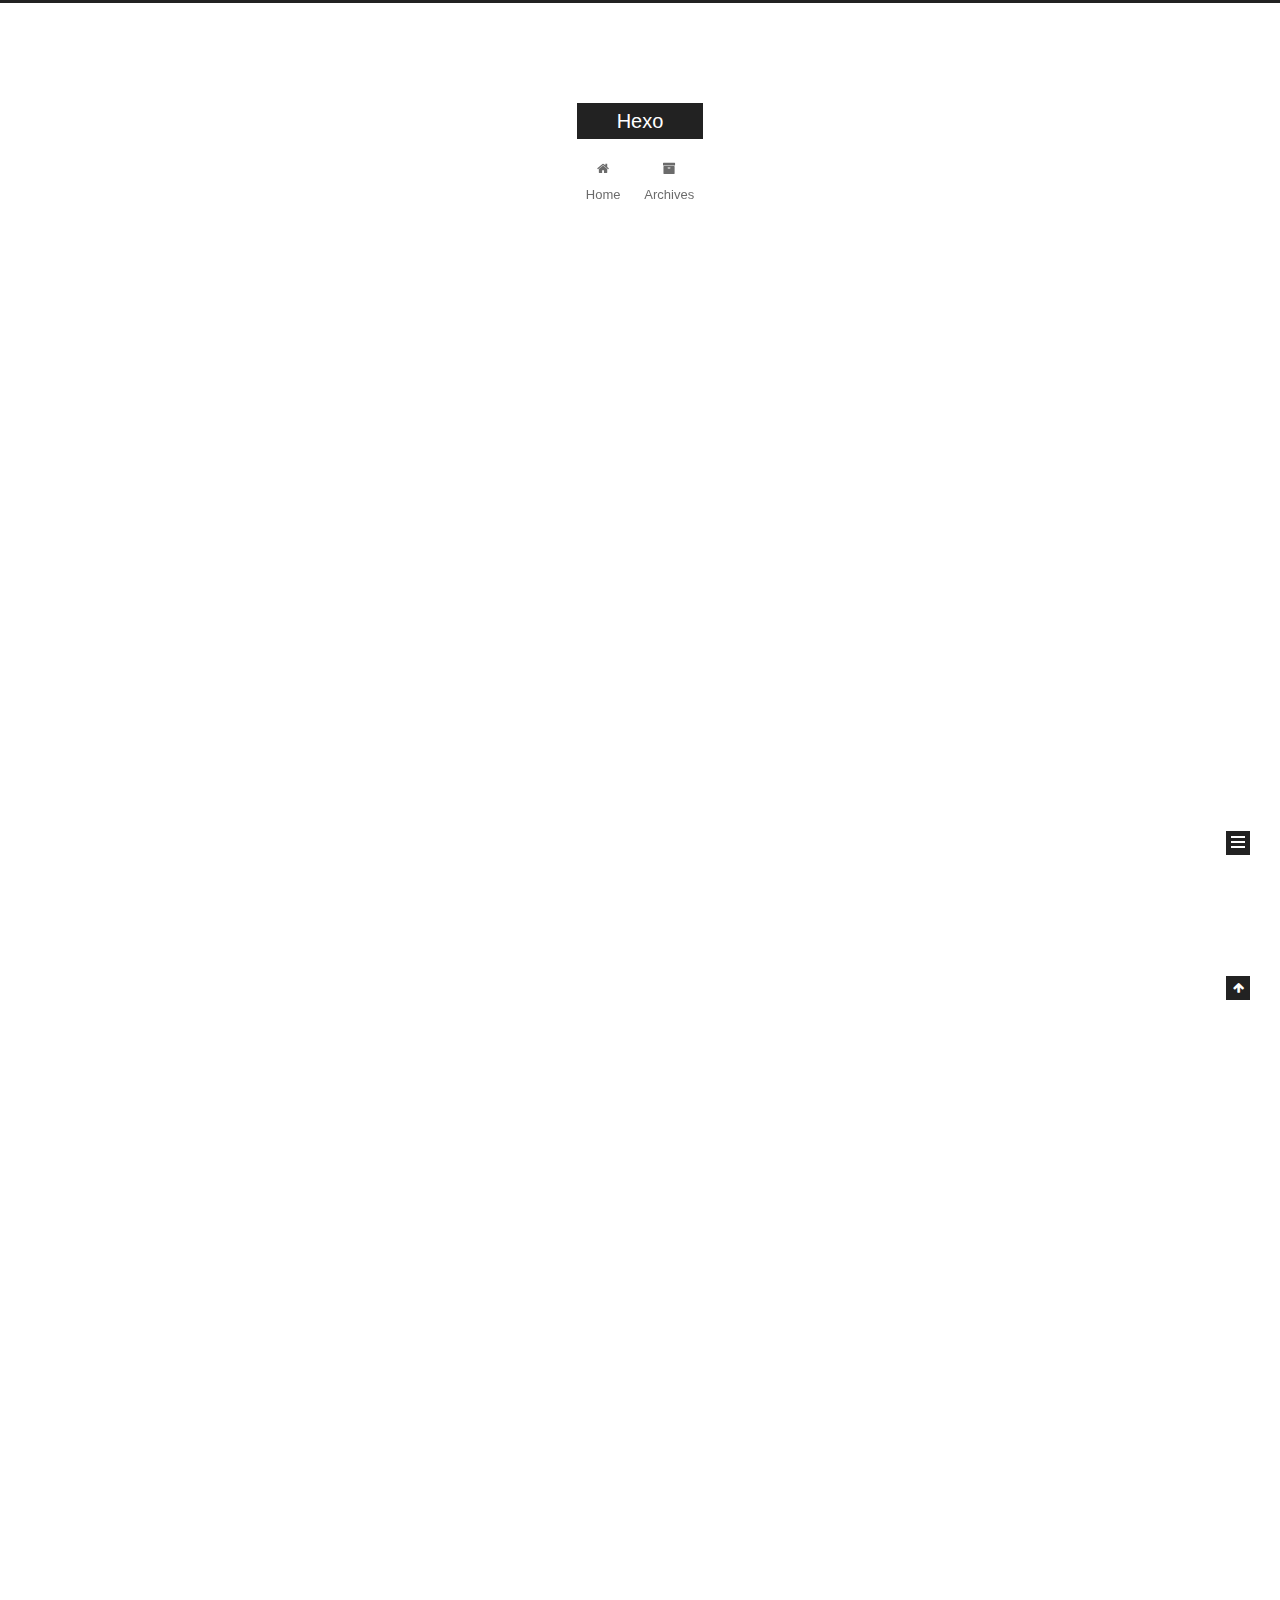
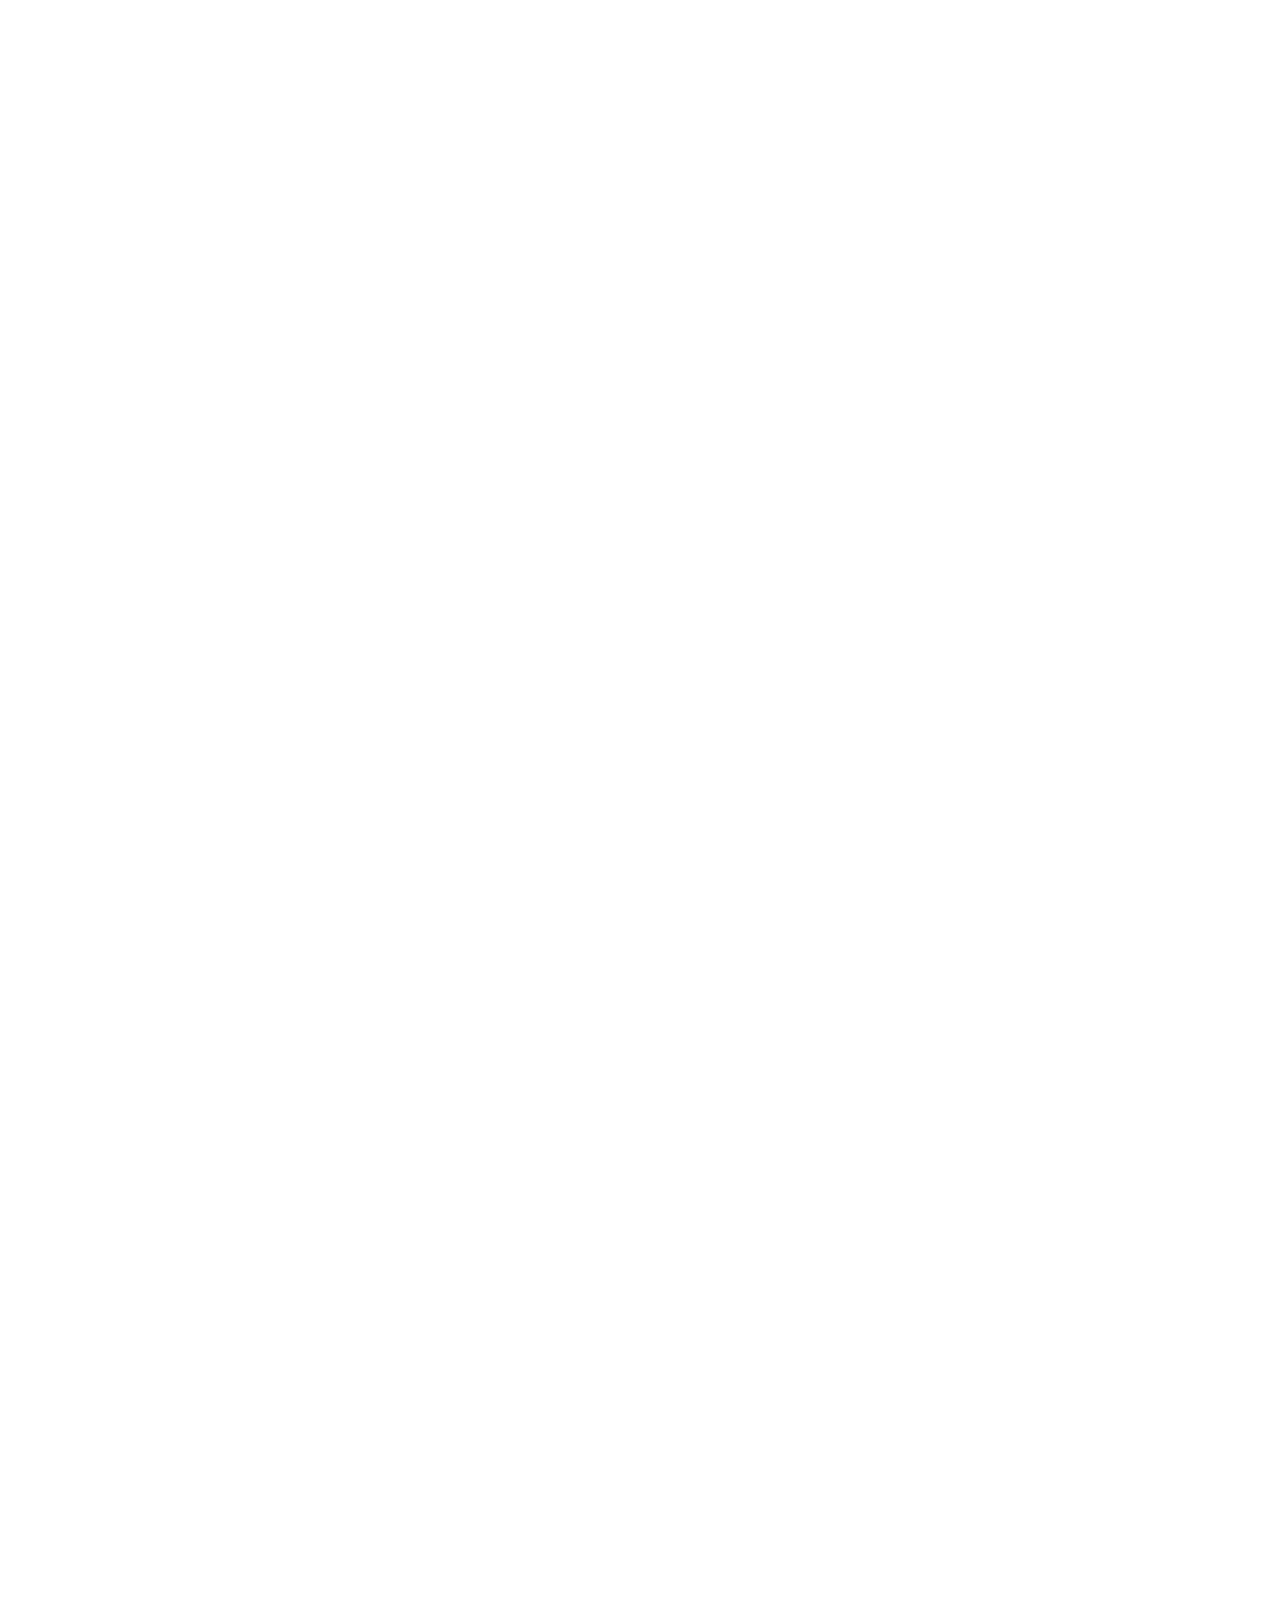
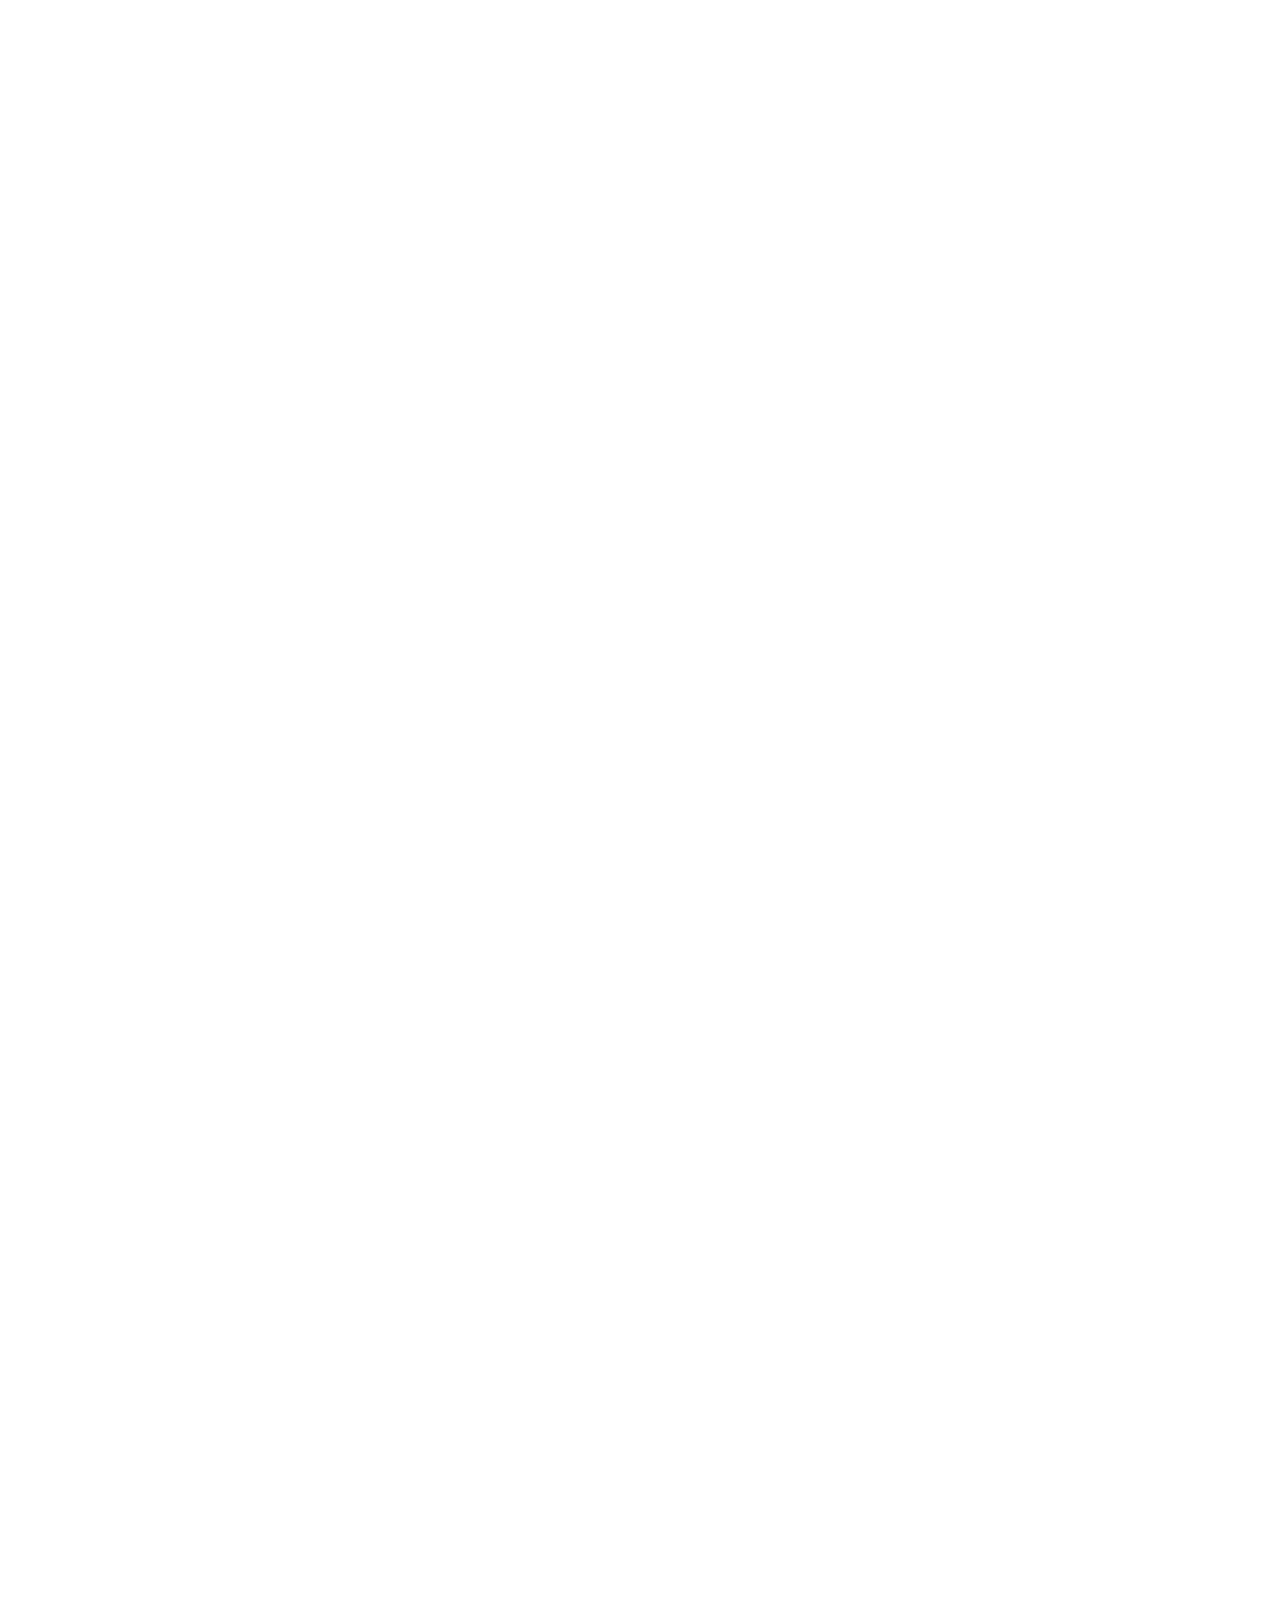
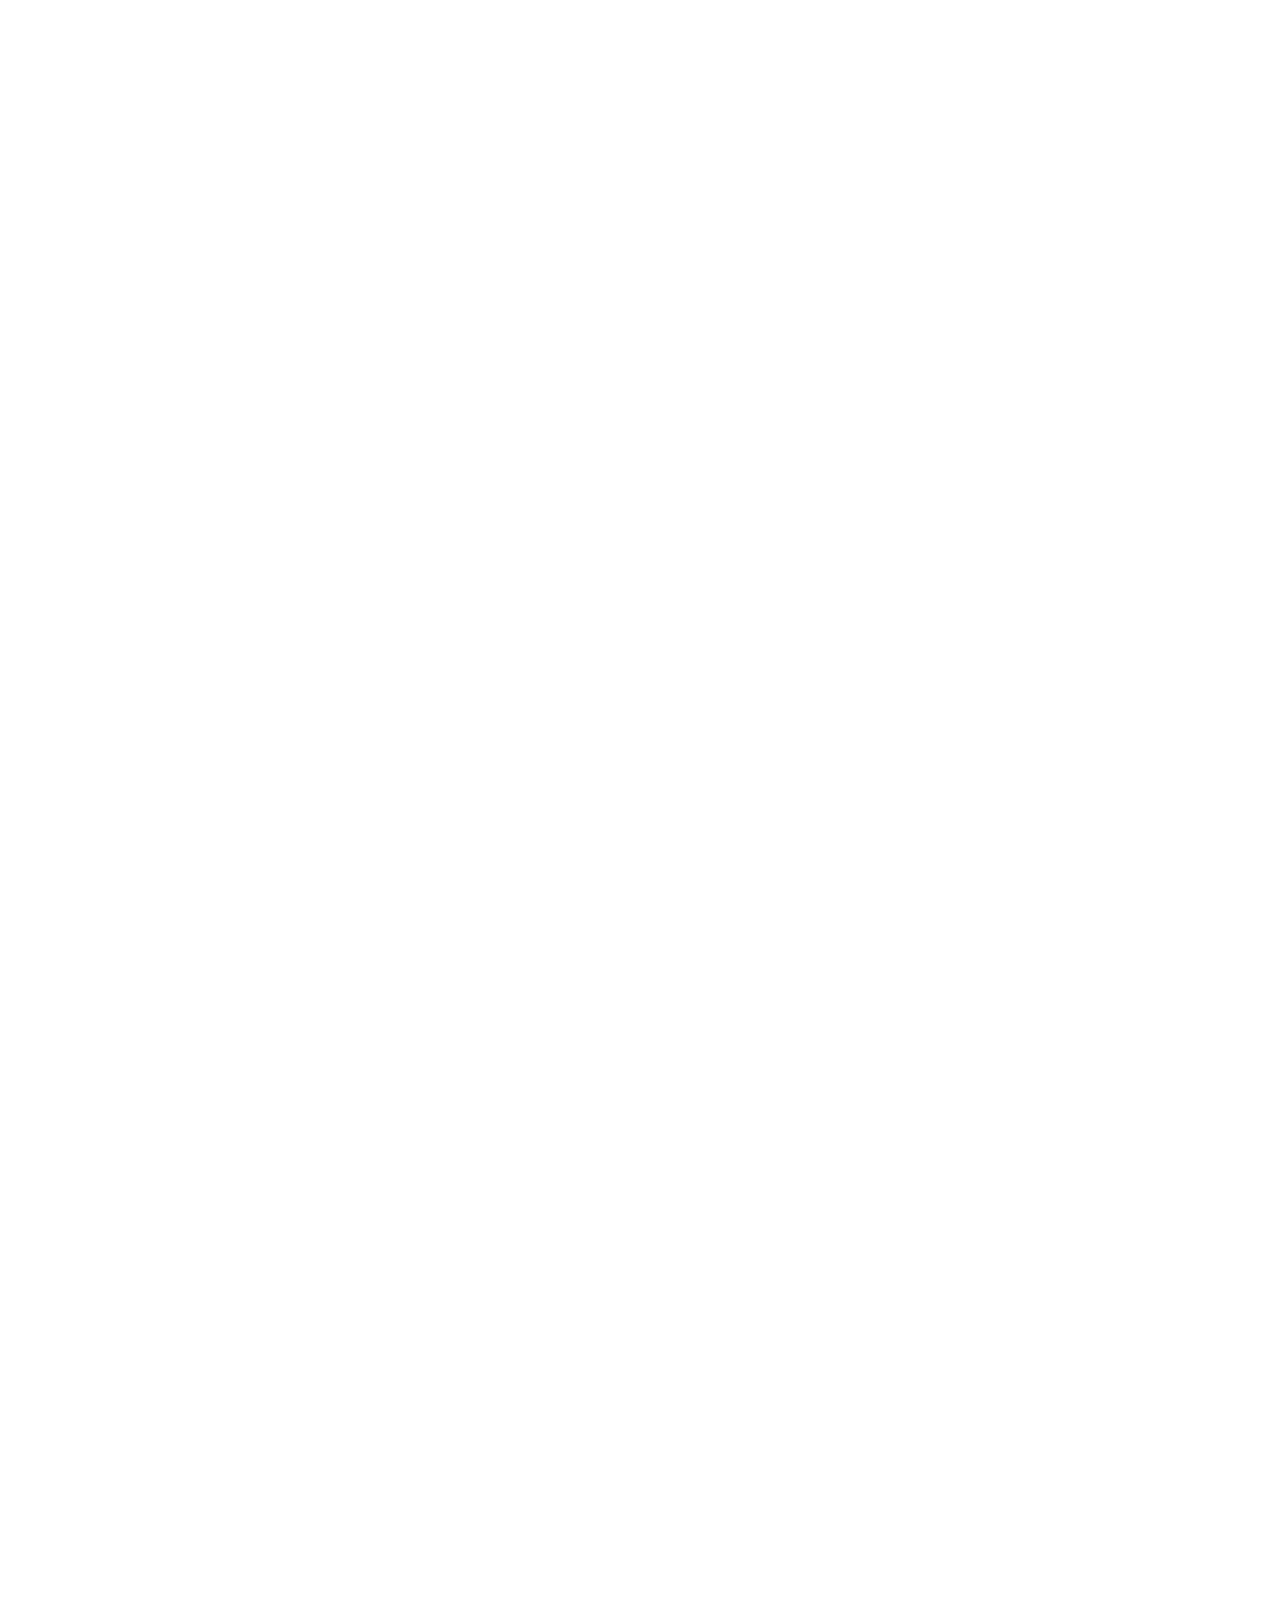
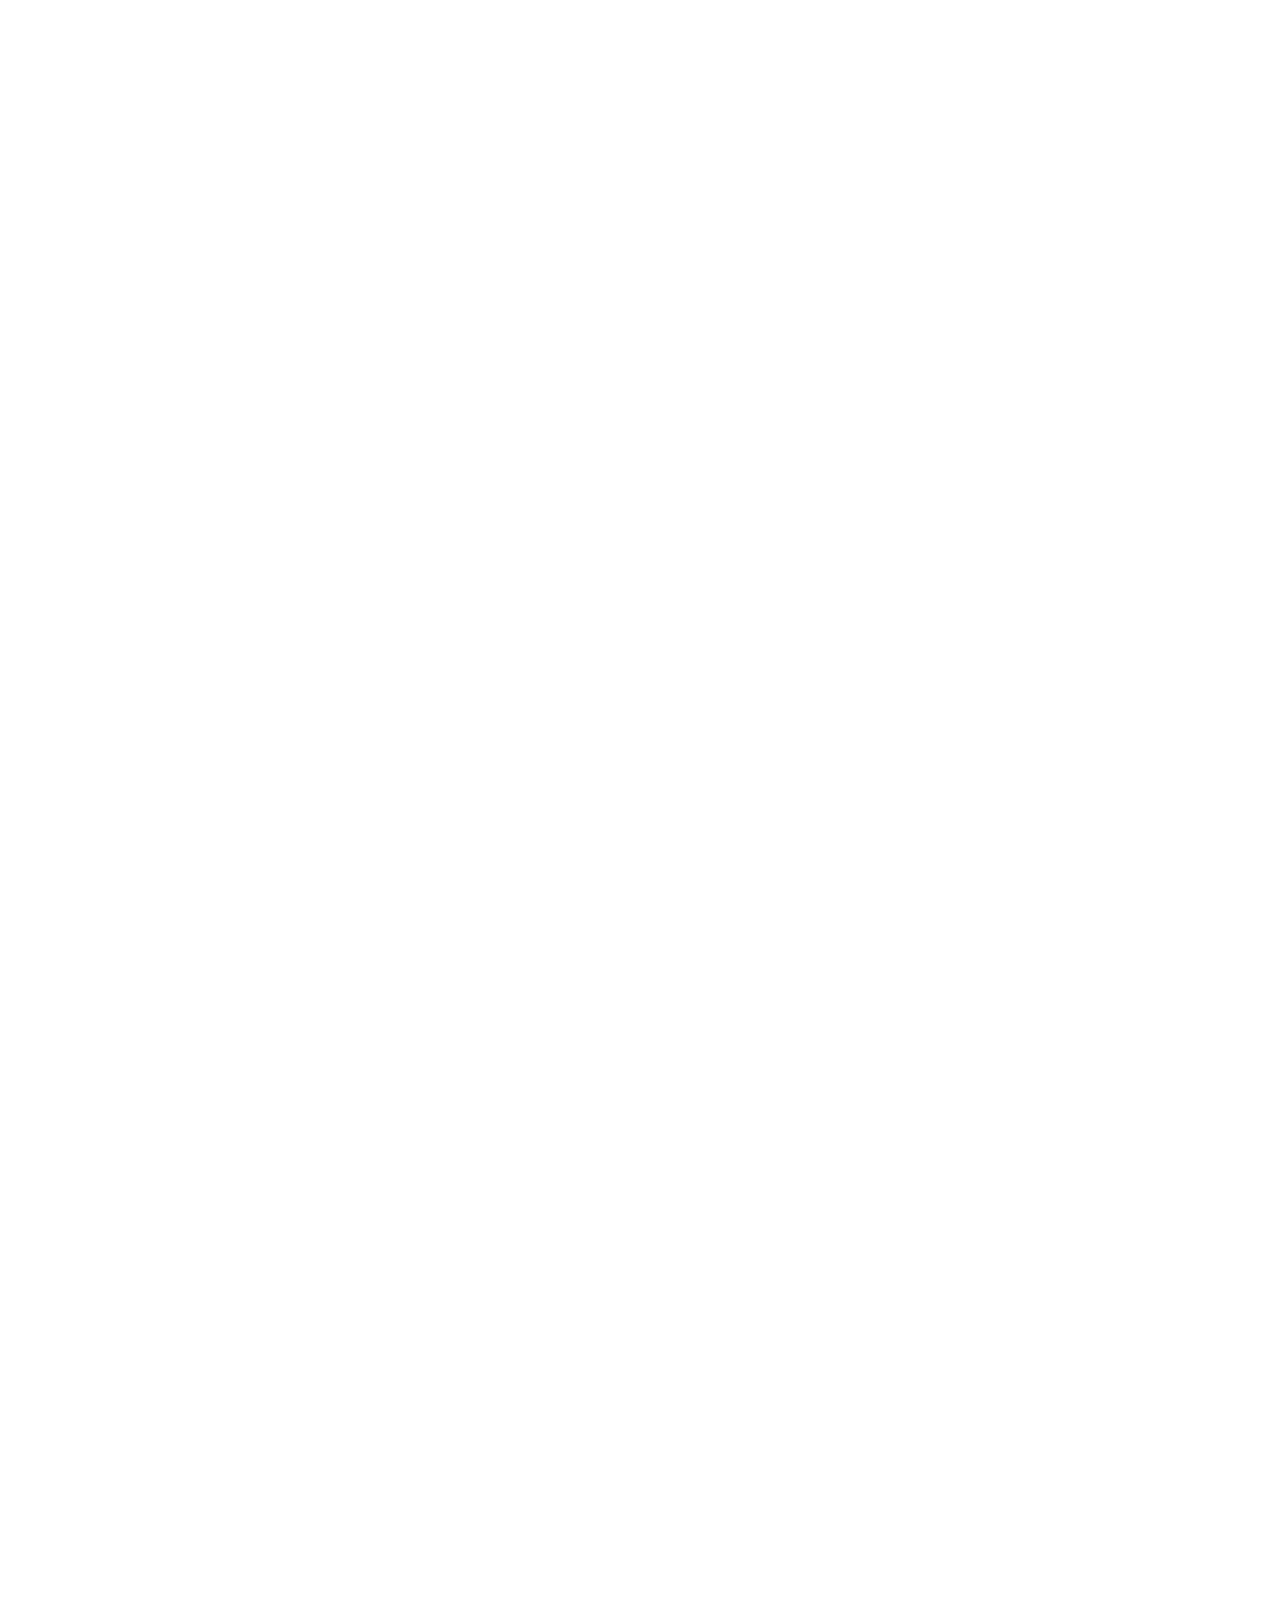
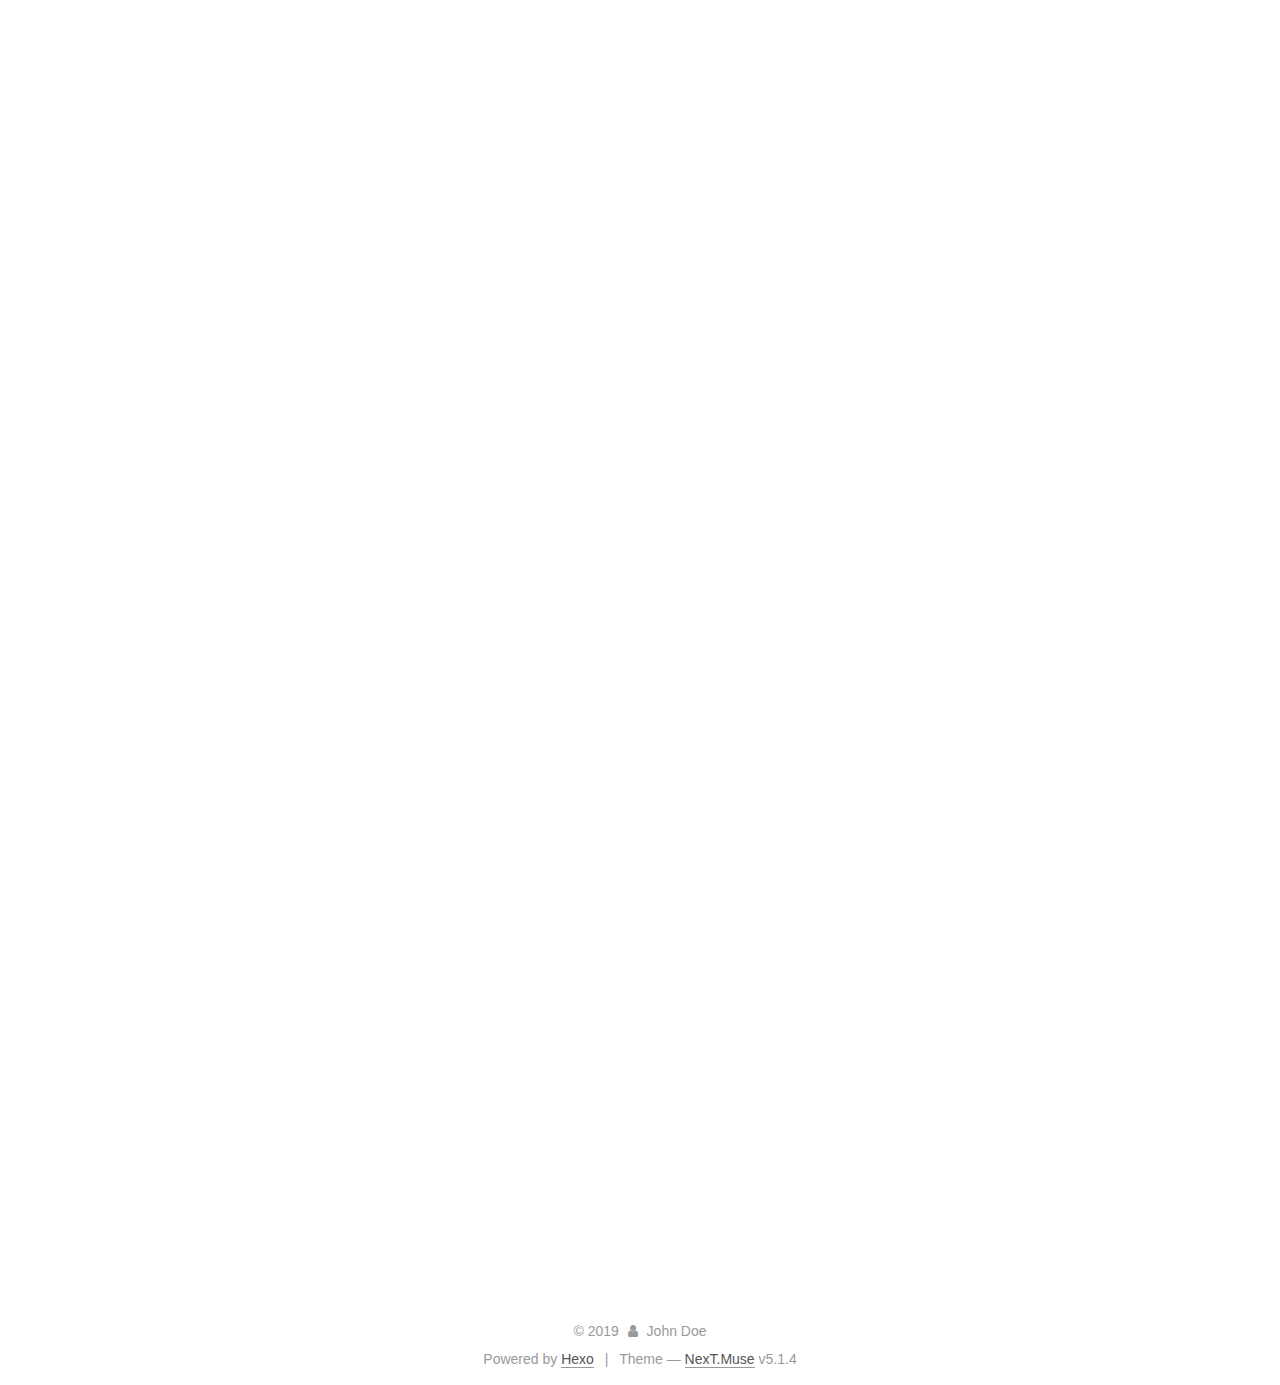
==== commit 56a380ad: "Site updated: 2019-05-07 23:22:26" ====
--- a/index.html
+++ b/index.html
@@ -1,90 +1,306 @@
 <!DOCTYPE html>
-<html>
+
+
+
+  
+
+
+<html class="theme-next muse use-motion" lang>
 <head><meta name="generator" content="Hexo 3.8.0">
-  <meta charset="utf-8">
-  
-
-  
-  <title>Hexo</title>
-  <meta name="viewport" content="width=device-width, initial-scale=1, maximum-scale=1">
-  <meta property="og:type" content="website">
+  <meta charset="UTF-8">
+<meta http-equiv="X-UA-Compatible" content="IE=edge">
+<meta name="viewport" content="width=device-width, initial-scale=1, maximum-scale=1">
+<meta name="theme-color" content="#222">
+
+
+
+
+
+
+
+
+
+<meta http-equiv="Cache-Control" content="no-transform">
+<meta http-equiv="Cache-Control" content="no-siteapp">
+
+
+
+
+
+
+
+
+
+
+
+
+
+
+
+
+  
+  
+  <link href="/lib/fancybox/source/jquery.fancybox.css?v=2.1.5" rel="stylesheet" type="text/css">
+
+
+
+
+
+
+
+<link href="/lib/font-awesome/css/font-awesome.min.css?v=4.6.2" rel="stylesheet" type="text/css">
+
+<link href="/css/main.css?v=5.1.4" rel="stylesheet" type="text/css">
+
+
+  <link rel="apple-touch-icon" sizes="180x180" href="/images/apple-touch-icon-next.png?v=5.1.4">
+
+
+  <link rel="icon" type="image/png" sizes="32x32" href="/images/favicon-32x32-next.png?v=5.1.4">
+
+
+  <link rel="icon" type="image/png" sizes="16x16" href="/images/favicon-16x16-next.png?v=5.1.4">
+
+
+  <link rel="mask-icon" href="/images/logo.svg?v=5.1.4" color="#222">
+
+
+
+
+
+  <meta name="keywords" content="Hexo, NexT">
+
+
+
+
+
+
+
+
+
+
+<meta property="og:type" content="website">
 <meta property="og:title" content="Hexo">
 <meta property="og:url" content="http://yoursite.com/index.html">
 <meta property="og:site_name" content="Hexo">
 <meta property="og:locale" content="default">
 <meta name="twitter:card" content="summary">
 <meta name="twitter:title" content="Hexo">
-  
-    <link rel="alternate" href="/atom.xml" title="Hexo" type="application/atom+xml">
-  
-  
-    <link rel="icon" href="/favicon.png">
-  
-  
-    <link href="//fonts.googleapis.com/css?family=Source+Code+Pro" rel="stylesheet" type="text/css">
-  
-  <link rel="stylesheet" href="/css/style.css">
+
+
+
+<script type="text/javascript" id="hexo.configurations">
+  var NexT = window.NexT || {};
+  var CONFIG = {
+    root: '/',
+    scheme: 'Muse',
+    version: '5.1.4',
+    sidebar: {"position":"left","display":"post","offset":12,"b2t":false,"scrollpercent":false,"onmobile":false},
+    fancybox: true,
+    tabs: true,
+    motion: {"enable":true,"async":false,"transition":{"post_block":"fadeIn","post_header":"slideDownIn","post_body":"slideDownIn","coll_header":"slideLeftIn","sidebar":"slideUpIn"}},
+    duoshuo: {
+      userId: '0',
+      author: 'Author'
+    },
+    algolia: {
+      applicationID: '',
+      apiKey: '',
+      indexName: '',
+      hits: {"per_page":10},
+      labels: {"input_placeholder":"Search for Posts","hits_empty":"We didn't find any results for the search: ${query}","hits_stats":"${hits} results found in ${time} ms"}
+    }
+  };
+</script>
+
+
+
+  <link rel="canonical" href="http://yoursite.com/">
+
+
+
+
+
+  <title>Hexo</title>
+  
+
+
+
+
+
+
+
+
 </head>
-</html>
-<body>
-  <div id="container">
-    <div id="wrap">
-      <header id="header">
-  <div id="banner"></div>
-  <div id="header-outer" class="outer">
-    <div id="header-title" class="inner">
-      <h1 id="logo-wrap">
-        <a href="/" id="logo">Hexo</a>
-      </h1>
-      
+
+<body itemscope itemtype="http://schema.org/WebPage" lang="default">
+
+  
+  
+    
+  
+
+  <div class="container sidebar-position-left 
+  page-home">
+    <div class="headband"></div>
+
+    <header id="header" class="header" itemscope itemtype="http://schema.org/WPHeader">
+      <div class="header-inner"><div class="site-brand-wrapper">
+  <div class="site-meta ">
+    
+
+    <div class="custom-logo-site-title">
+      <a href="/" class="brand" rel="start">
+        <span class="logo-line-before"><i></i></span>
+        <span class="site-title">Hexo</span>
+        <span class="logo-line-after"><i></i></span>
+      </a>
     </div>
-    <div id="header-inner" class="inner">
-      <nav id="main-nav">
-        <a id="main-nav-toggle" class="nav-icon"></a>
-        
-          <a class="main-nav-link" href="/">Home</a>
-        
-          <a class="main-nav-link" href="/archives">Archives</a>
-        
-      </nav>
-      <nav id="sub-nav">
-        
-          <a id="nav-rss-link" class="nav-icon" href="/atom.xml" title="RSS Feed"></a>
-        
-        <a id="nav-search-btn" class="nav-icon" title="Search"></a>
-      </nav>
-      <div id="search-form-wrap">
-        <form action="//google.com/search" method="get" accept-charset="UTF-8" class="search-form"><input type="search" name="q" class="search-form-input" placeholder="Search"><button type="submit" class="search-form-submit">&#xF002;</button><input type="hidden" name="sitesearch" value="http://yoursite.com"></form>
-      </div>
-    </div>
+      
+        <p class="site-subtitle"></p>
+      
   </div>
-</header>
-      <div class="outer">
-        <section id="main">
-  
-    <article id="post-hello-world" class="article article-type-post" itemscope itemprop="blogPost">
-  <div class="article-meta">
-    <a href="/2019/05/07/hello-world/" class="article-date">
-  <time datetime="2019-05-07T15:11:04.870Z" itemprop="datePublished">2019-05-07</time>
-</a>
-    
+
+  <div class="site-nav-toggle">
+    <button>
+      <span class="btn-bar"></span>
+      <span class="btn-bar"></span>
+      <span class="btn-bar"></span>
+    </button>
   </div>
-  <div class="article-inner">
-    
-    
-      <header class="article-header">
-        
-  
-    <h1 itemprop="name">
-      <a class="article-title" href="/2019/05/07/hello-world/">Hello World</a>
-    </h1>
-  
-
+</div>
+
+<nav class="site-nav">
+  
+
+  
+    <ul id="menu" class="menu">
+      
+        
+        <li class="menu-item menu-item-home">
+          <a href="/" rel="section">
+            
+              <i class="menu-item-icon fa fa-fw fa-home"></i> <br>
+            
+            Home
+          </a>
+        </li>
+      
+        
+        <li class="menu-item menu-item-archives">
+          <a href="/archives/" rel="section">
+            
+              <i class="menu-item-icon fa fa-fw fa-archive"></i> <br>
+            
+            Archives
+          </a>
+        </li>
+      
+
+      
+    </ul>
+  
+
+  
+</nav>
+
+
+
+ </div>
+    </header>
+
+    <main id="main" class="main">
+      <div class="main-inner">
+        <div class="content-wrap">
+          <div id="content" class="content">
+            
+  <section id="posts" class="posts-expand">
+    
+      
+
+  
+
+  
+  
+  
+
+  <article class="post post-type-normal" itemscope itemtype="http://schema.org/Article">
+  
+  
+  
+  <div class="post-block">
+    <link itemprop="mainEntityOfPage" href="http://yoursite.com/2019/05/07/hello-world/">
+
+    <span hidden itemprop="author" itemscope itemtype="http://schema.org/Person">
+      <meta itemprop="name" content="John Doe">
+      <meta itemprop="description" content>
+      <meta itemprop="image" content="/images/avatar.gif">
+    </span>
+
+    <span hidden itemprop="publisher" itemscope itemtype="http://schema.org/Organization">
+      <meta itemprop="name" content="Hexo">
+    </span>
+
+    
+      <header class="post-header">
+
+        
+        
+          <h1 class="post-title" itemprop="name headline">
+                
+                <a class="post-title-link" href="/2019/05/07/hello-world/" itemprop="url">Hello World</a></h1>
+        
+
+        <div class="post-meta">
+          <span class="post-time">
+            
+              <span class="post-meta-item-icon">
+                <i class="fa fa-calendar-o"></i>
+              </span>
+              
+                <span class="post-meta-item-text">Posted on</span>
+              
+              <time title="Post created" itemprop="dateCreated datePublished" datetime="2019-05-07T23:11:04+08:00">
+                2019-05-07
+              </time>
+            
+
+            
+
+            
+          </span>
+
+          
+
+          
+            
+          
+
+          
+          
+
+          
+
+          
+
+          
+
+        </div>
       </header>
     
-    <div class="article-entry" itemprop="articleBody">
-      
-        <p>Welcome to <a href="https://hexo.io/" target="_blank" rel="noopener">Hexo</a>! This is your very first post. Check <a href="https://hexo.io/docs/" target="_blank" rel="noopener">documentation</a> for more info. If you get any problems when using Hexo, you can find the answer in <a href="https://hexo.io/docs/troubleshooting.html" target="_blank" rel="noopener">troubleshooting</a> or you can ask me on <a href="https://github.com/hexojs/hexo/issues" target="_blank" rel="noopener">GitHub</a>.</p>
+
+    
+    
+    
+    <div class="post-body" itemprop="articleBody">
+
+      
+      
+
+      
+        
+          
+            <p>Welcome to <a href="https://hexo.io/" target="_blank" rel="noopener">Hexo</a>! This is your very first post. Check <a href="https://hexo.io/docs/" target="_blank" rel="noopener">documentation</a> for more info. If you get any problems when using Hexo, you can find the answer in <a href="https://hexo.io/docs/troubleshooting.html" target="_blank" rel="noopener">troubleshooting</a> or you can ask me on <a href="https://github.com/hexojs/hexo/issues" target="_blank" rel="noopener">GitHub</a>.</p>
 <h2 id="Quick-Start"><a href="#Quick-Start" class="headerlink" title="Quick Start"></a>Quick Start</h2><h3 id="Create-a-new-post"><a href="#Create-a-new-post" class="headerlink" title="Create a new post"></a>Create a new post</h3><figure class="highlight bash"><table><tr><td class="gutter"><pre><span class="line">1</span><br></pre></td><td class="code"><pre><span class="line">$ hexo new <span class="string">"My New Post"</span></span><br></pre></td></tr></table></figure>
 <p>More info: <a href="https://hexo.io/docs/writing.html" target="_blank" rel="noopener">Writing</a></p>
 <h3 id="Run-server"><a href="#Run-server" class="headerlink" title="Run server"></a>Run server</h3><figure class="highlight bash"><table><tr><td class="gutter"><pre><span class="line">1</span><br></pre></td><td class="code"><pre><span class="line">$ hexo server</span><br></pre></td></tr></table></figure>
@@ -94,42 +310,125 @@
 <h3 id="Deploy-to-remote-sites"><a href="#Deploy-to-remote-sites" class="headerlink" title="Deploy to remote sites"></a>Deploy to remote sites</h3><figure class="highlight bash"><table><tr><td class="gutter"><pre><span class="line">1</span><br></pre></td><td class="code"><pre><span class="line">$ hexo deploy</span><br></pre></td></tr></table></figure>
 <p>More info: <a href="https://hexo.io/docs/deployment.html" target="_blank" rel="noopener">Deployment</a></p>
 
+          
+        
       
     </div>
-    <footer class="article-footer">
-      <a data-url="http://yoursite.com/2019/05/07/hello-world/" data-id="cjvdxrtmx000010u4lm7kx3ds" class="article-share-link">Share</a>
-      
+    
+    
+    
+
+    
+
+    
+
+    
+
+    <footer class="post-footer">
+      
+
+      
+
+      
+
+      
+      
+        <div class="post-eof"></div>
       
     </footer>
   </div>
   
-</article>
-
-
-  
-    <article id="post-中文排版指北" class="article article-type-post" itemscope itemprop="blogPost">
-  <div class="article-meta">
-    <a href="/2019/05/07/中文排版指北/" class="article-date">
-  <time datetime="2019-05-07T13:05:25.000Z" itemprop="datePublished">2019-05-07</time>
-</a>
-    
-  </div>
-  <div class="article-inner">
-    
-    
-      <header class="article-header">
-        
-  
-    <h1 itemprop="name">
-      <a class="article-title" href="/2019/05/07/中文排版指北/">中文排版指北</a>
-    </h1>
-  
-
+  
+  
+  </article>
+
+
+    
+      
+
+  
+
+  
+  
+  
+
+  <article class="post post-type-normal" itemscope itemtype="http://schema.org/Article">
+  
+  
+  
+  <div class="post-block">
+    <link itemprop="mainEntityOfPage" href="http://yoursite.com/2019/05/07/中文排版指北/">
+
+    <span hidden itemprop="author" itemscope itemtype="http://schema.org/Person">
+      <meta itemprop="name" content="John Doe">
+      <meta itemprop="description" content>
+      <meta itemprop="image" content="/images/avatar.gif">
+    </span>
+
+    <span hidden itemprop="publisher" itemscope itemtype="http://schema.org/Organization">
+      <meta itemprop="name" content="Hexo">
+    </span>
+
+    
+      <header class="post-header">
+
+        
+        
+          <h1 class="post-title" itemprop="name headline">
+                
+                <a class="post-title-link" href="/2019/05/07/中文排版指北/" itemprop="url">中文排版指北</a></h1>
+        
+
+        <div class="post-meta">
+          <span class="post-time">
+            
+              <span class="post-meta-item-icon">
+                <i class="fa fa-calendar-o"></i>
+              </span>
+              
+                <span class="post-meta-item-text">Posted on</span>
+              
+              <time title="Post created" itemprop="dateCreated datePublished" datetime="2019-05-07T21:05:25+08:00">
+                2019-05-07
+              </time>
+            
+
+            
+
+            
+          </span>
+
+          
+
+          
+            
+          
+
+          
+          
+
+          
+
+          
+
+          
+
+        </div>
       </header>
     
-    <div class="article-entry" itemprop="articleBody">
-      
-        <h2 id="目录"><a href="#目录" class="headerlink" title="目录"></a>目录</h2><ul>
+
+    
+    
+    
+    <div class="post-body" itemprop="articleBody">
+
+      
+      
+
+      
+        
+          
+            <h2 id="目录"><a href="#目录" class="headerlink" title="目录"></a>目录</h2><ul>
 <li>空格<ul>
 <li><a href="#中英文之间需要增加空格">中英文之间需要增加空格</a></li>
 <li><a href="#中文与数字之间需要增加空格">中文与数字之间需要增加空格</a></li>
@@ -493,95 +792,307 @@
 <li><a href="https://link.jianshu.com?t=http://zh.wikipedia.org/wiki/疑問驚嘆號" target="_blank" rel="noopener">疑问惊叹号 - 维基百科</a></li>
 </ul>
 
+          
+        
       
     </div>
-    <footer class="article-footer">
-      <a data-url="http://yoursite.com/2019/05/07/中文排版指北/" data-id="cjvdxrtn7000110u4nuuy4r66" class="article-share-link">Share</a>
-      
+    
+    
+    
+
+    
+
+    
+
+    
+
+    <footer class="post-footer">
+      
+
+      
+
+      
+
+      
+      
+        <div class="post-eof"></div>
       
     </footer>
   </div>
   
-</article>
-
-
-  
-
-
-</section>
-        
-          <aside id="sidebar">
-  
-    
-
-  
-    
-
-  
-    
-  
-    
-  <div class="widget-wrap">
-    <h3 class="widget-title">Archives</h3>
-    <div class="widget">
-      <ul class="archive-list"><li class="archive-list-item"><a class="archive-list-link" href="/archives/2019/05/">May 2019</a></li></ul>
+  
+  
+  </article>
+
+
+    
+  </section>
+
+  
+
+
+          </div>
+          
+
+
+          
+
+        </div>
+        
+          
+  
+  <div class="sidebar-toggle">
+    <div class="sidebar-toggle-line-wrap">
+      <span class="sidebar-toggle-line sidebar-toggle-line-first"></span>
+      <span class="sidebar-toggle-line sidebar-toggle-line-middle"></span>
+      <span class="sidebar-toggle-line sidebar-toggle-line-last"></span>
     </div>
   </div>
 
-
-  
-    
-  <div class="widget-wrap">
-    <h3 class="widget-title">Recent Posts</h3>
-    <div class="widget">
-      <ul>
-        
-          <li>
-            <a href="/2019/05/07/hello-world/">Hello World</a>
-          </li>
-        
-          <li>
-            <a href="/2019/05/07/中文排版指北/">中文排版指北</a>
-          </li>
-        
-      </ul>
+  <aside id="sidebar" class="sidebar">
+    
+    <div class="sidebar-inner">
+
+      
+
+      
+
+      <section class="site-overview-wrap sidebar-panel sidebar-panel-active">
+        <div class="site-overview">
+          <div class="site-author motion-element" itemprop="author" itemscope itemtype="http://schema.org/Person">
+            
+              <p class="site-author-name" itemprop="name">John Doe</p>
+              <p class="site-description motion-element" itemprop="description"></p>
+          </div>
+
+          <nav class="site-state motion-element">
+
+            
+              <div class="site-state-item site-state-posts">
+              
+                <a href="/archives/">
+              
+                  <span class="site-state-item-count">2</span>
+                  <span class="site-state-item-name">posts</span>
+                </a>
+              </div>
+            
+
+            
+
+            
+
+          </nav>
+
+          
+
+          
+
+          
+          
+
+          
+          
+
+          
+
+        </div>
+      </section>
+
+      
+
+      
+
     </div>
+  </aside>
+
+
+        
+      </div>
+    </main>
+
+    <footer id="footer" class="footer">
+      <div class="footer-inner">
+        <div class="copyright">&copy; <span itemprop="copyrightYear">2019</span>
+  <span class="with-love">
+    <i class="fa fa-user"></i>
+  </span>
+  <span class="author" itemprop="copyrightHolder">John Doe</span>
+
+  
+</div>
+
+
+  <div class="powered-by">Powered by <a class="theme-link" target="_blank" href="https://hexo.io">Hexo</a></div>
+
+
+
+  <span class="post-meta-divider">|</span>
+
+
+
+  <div class="theme-info">Theme &mdash; <a class="theme-link" target="_blank" href="https://github.com/iissnan/hexo-theme-next">NexT.Muse</a> v5.1.4</div>
+
+
+
+
+        
+
+
+
+
+
+
+
+        
+      </div>
+    </footer>
+
+    
+      <div class="back-to-top">
+        <i class="fa fa-arrow-up"></i>
+        
+      </div>
+    
+
+    
+
   </div>
 
   
-</aside>
-        
-      </div>
-      <footer id="footer">
-  
-  <div class="outer">
-    <div id="footer-info" class="inner">
-      &copy; 2019 John Doe<br>
-      Powered by <a href="http://hexo.io/" target="_blank">Hexo</a>
-    </div>
-  </div>
-</footer>
-    </div>
-    <nav id="mobile-nav">
-  
-    <a href="/" class="mobile-nav-link">Home</a>
-  
-    <a href="/archives" class="mobile-nav-link">Archives</a>
-  
-</nav>
-    
-
-<script src="//ajax.googleapis.com/ajax/libs/jquery/2.0.3/jquery.min.js"></script>
-
-
-  <link rel="stylesheet" href="/fancybox/jquery.fancybox.css">
-  <script src="/fancybox/jquery.fancybox.pack.js"></script>
-
-
-<script src="/js/script.js"></script>
-
-
-
-  </div>
+
+<script type="text/javascript">
+  if (Object.prototype.toString.call(window.Promise) !== '[object Function]') {
+    window.Promise = null;
+  }
+</script>
+
+
+
+
+
+
+
+
+
+  
+
+
+
+
+
+
+
+
+
+
+
+
+  
+  
+    <script type="text/javascript" src="/lib/jquery/index.js?v=2.1.3"></script>
+  
+
+  
+  
+    <script type="text/javascript" src="/lib/fastclick/lib/fastclick.min.js?v=1.0.6"></script>
+  
+
+  
+  
+    <script type="text/javascript" src="/lib/jquery_lazyload/jquery.lazyload.js?v=1.9.7"></script>
+  
+
+  
+  
+    <script type="text/javascript" src="/lib/velocity/velocity.min.js?v=1.2.1"></script>
+  
+
+  
+  
+    <script type="text/javascript" src="/lib/velocity/velocity.ui.min.js?v=1.2.1"></script>
+  
+
+  
+  
+    <script type="text/javascript" src="/lib/fancybox/source/jquery.fancybox.pack.js?v=2.1.5"></script>
+  
+
+
+  
+
+
+  <script type="text/javascript" src="/js/src/utils.js?v=5.1.4"></script>
+
+  <script type="text/javascript" src="/js/src/motion.js?v=5.1.4"></script>
+
+
+
+  
+  
+
+  
+
+  
+
+
+  <script type="text/javascript" src="/js/src/bootstrap.js?v=5.1.4"></script>
+
+
+
+  
+
+
+  
+
+
+
+
+	
+
+
+
+
+
+  
+
+
+
+
+
+  
+
+
+
+
+
+
+
+
+
+
+
+
+  
+
+
+
+
+
+  
+
+  
+
+  
+
+  
+  
+
+  
+
+  
+
+  
+
 </body>
-</html>+</html>
--- a/css/main.css
+++ b/css/main.css
@@ -0,0 +1,2662 @@
+/* normalize.css v3.0.2 | MIT License | git.io/normalize */
+html {
+  font-family: sans-serif; /* 1 */
+  -ms-text-size-adjust: 100%; /* 2 */
+  -webkit-text-size-adjust: 100%; /* 2 */
+}
+body {
+  margin: 0;
+}
+article,
+aside,
+details,
+figcaption,
+figure,
+footer,
+header,
+hgroup,
+main,
+menu,
+nav,
+section,
+summary {
+  display: block;
+}
+audio,
+canvas,
+progress,
+video {
+  display: inline-block; /* 1 */
+  vertical-align: baseline; /* 2 */
+}
+audio:not([controls]) {
+  display: none;
+  height: 0;
+}
+[hidden],
+template {
+  display: none;
+}
+a {
+  background-color: transparent;
+}
+a:active,
+a:hover {
+  outline: 0;
+}
+abbr[title] {
+  border-bottom: 1px dotted;
+}
+b,
+strong {
+  font-weight: bold;
+}
+dfn {
+  font-style: italic;
+}
+h1 {
+  font-size: 2em;
+  margin: 0.67em 0;
+}
+mark {
+  background: #ff0;
+  color: #000;
+}
+small {
+  font-size: 80%;
+}
+sub,
+sup {
+  font-size: 75%;
+  line-height: 0;
+  position: relative;
+  vertical-align: baseline;
+}
+sup {
+  top: -0.5em;
+}
+sub {
+  bottom: -0.25em;
+}
+img {
+  border: 0;
+}
+svg:not(:root) {
+  overflow: hidden;
+}
+figure {
+  margin: 1em 40px;
+}
+hr {
+  -moz-box-sizing: content-box;
+  box-sizing: content-box;
+  height: 0;
+}
+pre {
+  overflow: auto;
+}
+code,
+kbd,
+pre,
+samp {
+  font-family: monospace, monospace;
+  font-size: 1em;
+}
+button,
+input,
+optgroup,
+select,
+textarea {
+  color: inherit; /* 1 */
+  font: inherit; /* 2 */
+  margin: 0; /* 3 */
+}
+button {
+  overflow: visible;
+}
+button,
+select {
+  text-transform: none;
+}
+button,
+html input[type="button"],
+input[type="reset"],
+input[type="submit"] {
+  -webkit-appearance: button; /* 2 */
+  cursor: pointer; /* 3 */
+}
+button[disabled],
+html input[disabled] {
+  cursor: default;
+}
+button::-moz-focus-inner,
+input::-moz-focus-inner {
+  border: 0;
+  padding: 0;
+}
+input {
+  line-height: normal;
+}
+input[type="checkbox"],
+input[type="radio"] {
+  box-sizing: border-box; /* 1 */
+  padding: 0; /* 2 */
+}
+input[type="number"]::-webkit-inner-spin-button,
+input[type="number"]::-webkit-outer-spin-button {
+  height: auto;
+}
+input[type="search"] {
+  -webkit-appearance: textfield; /* 1 */
+  -moz-box-sizing: content-box;
+  -webkit-box-sizing: content-box; /* 2 */
+  box-sizing: content-box;
+}
+input[type="search"]::-webkit-search-cancel-button,
+input[type="search"]::-webkit-search-decoration {
+  -webkit-appearance: none;
+}
+fieldset {
+  border: 1px solid #c0c0c0;
+  margin: 0 2px;
+  padding: 0.35em 0.625em 0.75em;
+}
+legend {
+  border: 0; /* 1 */
+  padding: 0; /* 2 */
+}
+textarea {
+  overflow: auto;
+}
+optgroup {
+  font-weight: bold;
+}
+table {
+  border-collapse: collapse;
+  border-spacing: 0;
+}
+td,
+th {
+  padding: 0;
+}
+::selection {
+  background: #262a30;
+  color: #fff;
+}
+body {
+  position: relative;
+  font-family: 'Lato', "PingFang SC", "Microsoft YaHei", sans-serif;
+  font-size: 14px;
+  line-height: 2;
+  color: #555;
+  background: #fff;
+}
+@media (max-width: 767px) {
+  body {
+    padding-right: 0 !important;
+  }
+}
+@media (min-width: 768px) and (max-width: 991px) {
+  body {
+    padding-right: 0 !important;
+  }
+}
+@media (min-width: 1600px) {
+  body {
+    font-size: 16px;
+  }
+}
+h1,
+h2,
+h3,
+h4,
+h5,
+h6 {
+  margin: 0;
+  padding: 0;
+  font-weight: bold;
+  line-height: 1.5;
+  font-family: 'Lato', "PingFang SC", "Microsoft YaHei", sans-serif;
+}
+h2,
+h3,
+h4,
+h5,
+h6 {
+  margin: 20px 0 15px;
+}
+h1 {
+  font-size: 22px;
+}
+@media (max-width: 767px) {
+  h1 {
+    font-size: 18px;
+  }
+}
+h2 {
+  font-size: 20px;
+}
+@media (max-width: 767px) {
+  h2 {
+    font-size: 16px;
+  }
+}
+h3 {
+  font-size: 18px;
+}
+@media (max-width: 767px) {
+  h3 {
+    font-size: 14px;
+  }
+}
+h4 {
+  font-size: 16px;
+}
+@media (max-width: 767px) {
+  h4 {
+    font-size: 12px;
+  }
+}
+h5 {
+  font-size: 14px;
+}
+@media (max-width: 767px) {
+  h5 {
+    font-size: 10px;
+  }
+}
+h6 {
+  font-size: 12px;
+}
+@media (max-width: 767px) {
+  h6 {
+    font-size: 8px;
+  }
+}
+p {
+  margin: 0 0 20px 0;
+}
+a {
+  color: #555;
+  text-decoration: none;
+  outline: none;
+  border-bottom: 1px solid #999;
+  word-wrap: break-word;
+}
+a:hover {
+  color: #222;
+  border-bottom-color: #222;
+}
+blockquote {
+  margin: 0;
+  padding: 0;
+}
+img {
+  display: block;
+  margin: auto;
+  max-width: 100%;
+  height: auto;
+}
+hr {
+  margin: 40px 0;
+  height: 3px;
+  border: none;
+  background-color: #ddd;
+  background-image: repeating-linear-gradient(-45deg, #fff, #fff 4px, transparent 4px, transparent 8px);
+}
+blockquote {
+  padding: 0 15px;
+  color: #666;
+  border-left: 4px solid #ddd;
+}
+blockquote cite::before {
+  content: "-";
+  padding: 0 5px;
+}
+dt {
+  font-weight: 700;
+}
+dd {
+  margin: 0;
+  padding: 0;
+}
+kbd {
+  border: 1px solid #ccc;
+  border-radius: 0.2em;
+  box-shadow: 0.1em 0.1em 0.2em rgba(0,0,0,0.1);
+  background-color: #f9f9f9;
+  font-family: inherit;
+  background-image: -webkit-linear-gradient(top, #eee, #fff, #eee);
+  padding: 0.1em 0.3em;
+  white-space: nowrap;
+}
+.text-left {
+  text-align: left;
+}
+.text-center {
+  text-align: center;
+}
+.text-right {
+  text-align: right;
+}
+.text-justify {
+  text-align: justify;
+}
+.text-nowrap {
+  white-space: nowrap;
+}
+.text-lowercase {
+  text-transform: lowercase;
+}
+.text-uppercase {
+  text-transform: uppercase;
+}
+.text-capitalize {
+  text-transform: capitalize;
+}
+.center-block {
+  display: block;
+  margin-left: auto;
+  margin-right: auto;
+}
+.clearfix:before,
+.clearfix:after {
+  content: " ";
+  display: table;
+}
+.clearfix:after {
+  clear: both;
+}
+.pullquote {
+  width: 45%;
+}
+.pullquote.left {
+  float: left;
+  margin-left: 5px;
+  margin-right: 10px;
+}
+.pullquote.right {
+  float: right;
+  margin-left: 10px;
+  margin-right: 5px;
+}
+.affix.affix.affix {
+  position: fixed;
+}
+.translation {
+  margin-top: -20px;
+  font-size: 14px;
+  color: #999;
+}
+.scrollbar-measure {
+  width: 100px;
+  height: 100px;
+  overflow: scroll;
+  position: absolute;
+  top: -9999px;
+}
+.use-motion .motion-element {
+  opacity: 0;
+}
+table {
+  margin: 20px 0;
+  width: 100%;
+  border-collapse: collapse;
+  border-spacing: 0;
+  border: 1px solid #ddd;
+  font-size: 14px;
+  table-layout: fixed;
+  word-wrap: break-all;
+}
+table>tbody>tr:nth-of-type(odd) {
+  background-color: #f9f9f9;
+}
+table>tbody>tr:hover {
+  background-color: #f5f5f5;
+}
+caption,
+th,
+td {
+  padding: 8px;
+  text-align: left;
+  vertical-align: middle;
+  font-weight: normal;
+}
+th,
+td {
+  border-bottom: 3px solid #ddd;
+  border-right: 1px solid #eee;
+}
+th {
+  padding-bottom: 10px;
+  font-weight: 700;
+}
+td {
+  border-bottom-width: 1px;
+}
+html,
+body {
+  height: 100%;
+}
+.container {
+  position: relative;
+  min-height: 100%;
+}
+.header-inner {
+  margin: 0 auto;
+  padding: 100px 0 70px;
+  width: 700px;
+}
+@media (min-width: 1600px) {
+  .container .header-inner {
+    width: 900px;
+  }
+}
+.main {
+  padding-bottom: 150px;
+}
+.main-inner {
+  margin: 0 auto;
+  width: 700px;
+}
+@media (min-width: 1600px) {
+  .container .main-inner {
+    width: 900px;
+  }
+}
+.footer {
+  position: absolute;
+  left: 0;
+  bottom: 0;
+  width: 100%;
+  min-height: 50px;
+}
+.footer-inner {
+  box-sizing: border-box;
+  margin: 20px auto;
+  width: 700px;
+}
+@media (min-width: 1600px) {
+  .container .footer-inner {
+    width: 900px;
+  }
+}
+pre,
+.highlight {
+  overflow: auto;
+  margin: 20px 0;
+  padding: 0;
+  font-size: 13px;
+  color: #4d4d4c;
+  background: #f7f7f7;
+  line-height: 1.6;
+}
+pre,
+code {
+  font-family: consolas, Menlo, "PingFang SC", "Microsoft YaHei", monospace;
+}
+code {
+  padding: 2px 4px;
+  word-wrap: break-word;
+  color: #555;
+  background: #eee;
+  border-radius: 3px;
+  font-size: 13px;
+}
+pre {
+  padding: 10px;
+}
+pre code {
+  padding: 0;
+  color: #4d4d4c;
+  background: none;
+  text-shadow: none;
+}
+.highlight {
+  border-radius: 1px;
+}
+.highlight pre {
+  border: none;
+  margin: 0;
+  padding: 10px 0;
+}
+.highlight table {
+  margin: 0;
+  width: auto;
+  border: none;
+}
+.highlight td {
+  border: none;
+  padding: 0;
+}
+.highlight figcaption {
+  font-size: 1em;
+  color: #4d4d4c;
+  line-height: 1em;
+  margin-bottom: 1em;
+}
+.highlight figcaption:before,
+.highlight figcaption:after {
+  content: " ";
+  display: table;
+}
+.highlight figcaption:after {
+  clear: both;
+}
+.highlight figcaption a {
+  float: right;
+  color: #4d4d4c;
+}
+.highlight figcaption a:hover {
+  border-bottom-color: #4d4d4c;
+}
+.highlight .gutter pre {
+  padding-left: 10px;
+  padding-right: 10px;
+  color: #869194;
+  text-align: right;
+  background-color: #eff2f3;
+}
+.highlight .code pre {
+  width: 100%;
+  padding-left: 10px;
+  padding-right: 10px;
+  background-color: #f7f7f7;
+}
+.highlight .line {
+  height: 20px;
+}
+.gutter {
+  -webkit-user-select: none;
+  -moz-user-select: none;
+  -ms-user-select: none;
+  user-select: none;
+}
+.gist table {
+  width: auto;
+}
+.gist table td {
+  border: none;
+}
+pre .deletion {
+  background: #fdd;
+}
+pre .addition {
+  background: #dfd;
+}
+pre .meta {
+  color: #8959a8;
+}
+pre .comment {
+  color: #8e908c;
+}
+pre .variable,
+pre .attribute,
+pre .tag,
+pre .regexp,
+pre .ruby .constant,
+pre .xml .tag .title,
+pre .xml .pi,
+pre .xml .doctype,
+pre .html .doctype,
+pre .css .id,
+pre .css .class,
+pre .css .pseudo {
+  color: #c82829;
+}
+pre .number,
+pre .preprocessor,
+pre .built_in,
+pre .literal,
+pre .params,
+pre .constant,
+pre .command {
+  color: #f5871f;
+}
+pre .ruby .class .title,
+pre .css .rules .attribute,
+pre .string,
+pre .value,
+pre .inheritance,
+pre .header,
+pre .ruby .symbol,
+pre .xml .cdata,
+pre .special,
+pre .number,
+pre .formula {
+  color: #718c00;
+}
+pre .title,
+pre .css .hexcolor {
+  color: #3e999f;
+}
+pre .function,
+pre .python .decorator,
+pre .python .title,
+pre .ruby .function .title,
+pre .ruby .title .keyword,
+pre .perl .sub,
+pre .javascript .title,
+pre .coffeescript .title {
+  color: #4271ae;
+}
+pre .keyword,
+pre .javascript .function {
+  color: #8959a8;
+}
+.full-image.full-image.full-image.full-image {
+  border: none;
+  max-width: 100%;
+  width: auto;
+  margin: 20px auto 25px;
+}
+@media (min-width: 992px) {
+  .full-image.full-image.full-image.full-image {
+    max-width: none;
+    width: 110%;
+    margin: 25px -5%;
+  }
+}
+.blockquote-center,
+.page-home .post-type-quote blockquote,
+.page-post-detail .post-type-quote blockquote {
+  position: relative;
+  margin: 40px 0;
+  padding: 0;
+  border-left: none;
+  text-align: center;
+}
+.blockquote-center::before,
+.page-home .post-type-quote blockquote::before,
+.page-post-detail .post-type-quote blockquote::before,
+.blockquote-center::after,
+.page-home .post-type-quote blockquote::after,
+.page-post-detail .post-type-quote blockquote::after {
+  position: absolute;
+  content: ' ';
+  display: block;
+  width: 100%;
+  height: 24px;
+  opacity: 0.2;
+  background-repeat: no-repeat;
+  background-position: 0 -6px;
+  background-size: 22px 22px;
+}
+.blockquote-center::before,
+.page-home .post-type-quote blockquote::before,
+.page-post-detail .post-type-quote blockquote::before {
+  top: -20px;
+  background-image: url("../images/quote-l.svg");
+  border-top: 1px solid #ccc;
+}
+.blockquote-center::after,
+.page-home .post-type-quote blockquote::after,
+.page-post-detail .post-type-quote blockquote::after {
+  bottom: -20px;
+  background-image: url("../images/quote-r.svg");
+  border-bottom: 1px solid #ccc;
+  background-position: 100% 8px;
+}
+.blockquote-center p,
+.page-home .post-type-quote blockquote p,
+.page-post-detail .post-type-quote blockquote p,
+.blockquote-center div,
+.page-home .post-type-quote blockquote div,
+.page-post-detail .post-type-quote blockquote div {
+  text-align: center;
+}
+.post .post-body .group-picture img {
+  box-sizing: border-box;
+  padding: 0 3px;
+  border: none;
+}
+.post .group-picture-row {
+  overflow: hidden;
+  margin-top: 6px;
+}
+.post .group-picture-row:first-child {
+  margin-top: 0;
+}
+.post .group-picture-column {
+  float: left;
+}
+.page-post-detail .post-body .group-picture-column {
+  float: none;
+  margin-top: 10px;
+  width: auto !important;
+}
+.page-post-detail .post-body .group-picture-column img {
+  margin: 0 auto;
+}
+.page-archive .group-picture-container {
+  overflow: hidden;
+}
+.page-archive .group-picture-row {
+  float: left;
+}
+.page-archive .group-picture-row:first-child {
+  margin-top: 6px;
+}
+.page-archive .group-picture-column {
+  max-width: 150px;
+  max-height: 150px;
+}
+.post-body .note {
+  position: relative;
+  padding: 15px;
+  margin-bottom: 20px;
+  border: 1px solid #eee;
+  border-left-width: 5px;
+  border-radius: 3px;
+}
+.post-body .note h2,
+.post-body .note h3,
+.post-body .note h4,
+.post-body .note h5,
+.post-body .note h6 {
+  margin-top: 0;
+  margin-bottom: 0;
+  border-bottom: initial;
+  padding-top: 0 !important;
+}
+.post-body .note p:first-child,
+.post-body .note ul:first-child,
+.post-body .note ol:first-child,
+.post-body .note table:first-child,
+.post-body .note pre:first-child,
+.post-body .note blockquote:first-child {
+  margin-top: 0;
+}
+.post-body .note p:last-child,
+.post-body .note ul:last-child,
+.post-body .note ol:last-child,
+.post-body .note table:last-child,
+.post-body .note pre:last-child,
+.post-body .note blockquote:last-child {
+  margin-bottom: 0;
+}
+.post-body .note.default {
+  border-left-color: #777;
+}
+.post-body .note.default h2,
+.post-body .note.default h3,
+.post-body .note.default h4,
+.post-body .note.default h5,
+.post-body .note.default h6 {
+  color: #777;
+}
+.post-body .note.primary {
+  border-left-color: #6f42c1;
+}
+.post-body .note.primary h2,
+.post-body .note.primary h3,
+.post-body .note.primary h4,
+.post-body .note.primary h5,
+.post-body .note.primary h6 {
+  color: #6f42c1;
+}
+.post-body .note.info {
+  border-left-color: #428bca;
+}
+.post-body .note.info h2,
+.post-body .note.info h3,
+.post-body .note.info h4,
+.post-body .note.info h5,
+.post-body .note.info h6 {
+  color: #428bca;
+}
+.post-body .note.success {
+  border-left-color: #5cb85c;
+}
+.post-body .note.success h2,
+.post-body .note.success h3,
+.post-body .note.success h4,
+.post-body .note.success h5,
+.post-body .note.success h6 {
+  color: #5cb85c;
+}
+.post-body .note.warning {
+  border-left-color: #f0ad4e;
+}
+.post-body .note.warning h2,
+.post-body .note.warning h3,
+.post-body .note.warning h4,
+.post-body .note.warning h5,
+.post-body .note.warning h6 {
+  color: #f0ad4e;
+}
+.post-body .note.danger {
+  border-left-color: #d9534f;
+}
+.post-body .note.danger h2,
+.post-body .note.danger h3,
+.post-body .note.danger h4,
+.post-body .note.danger h5,
+.post-body .note.danger h6 {
+  color: #d9534f;
+}
+.post-body .label {
+  display: inline;
+  padding: 0 2px;
+  white-space: nowrap;
+}
+.post-body .label.default {
+  background-color: #f0f0f0;
+}
+.post-body .label.primary {
+  background-color: #efe6f7;
+}
+.post-body .label.info {
+  background-color: #e5f2f8;
+}
+.post-body .label.success {
+  background-color: #e7f4e9;
+}
+.post-body .label.warning {
+  background-color: #fcf6e1;
+}
+.post-body .label.danger {
+  background-color: #fae8eb;
+}
+.post-body .tabs {
+  position: relative;
+  display: block;
+  margin-bottom: 20px;
+  padding-top: 10px;
+}
+.post-body .tabs ul.nav-tabs {
+  margin: 0;
+  padding: 0;
+  display: flex;
+  margin-bottom: -1px;
+}
+@media (max-width: 413px) {
+  .post-body .tabs ul.nav-tabs {
+    display: block;
+    margin-bottom: 5px;
+  }
+}
+.post-body .tabs ul.nav-tabs li.tab {
+  list-style-type: none !important;
+  margin: 0 0.25em 0 0;
+  border-top: 3px solid transparent;
+  border-left: 1px solid transparent;
+  border-right: 1px solid transparent;
+}
+@media (max-width: 413px) {
+  .post-body .tabs ul.nav-tabs li.tab {
+    margin: initial;
+    border-top: 1px solid transparent;
+    border-left: 3px solid transparent;
+    border-right: 1px solid transparent;
+    border-bottom: 1px solid transparent;
+  }
+}
+.post-body .tabs ul.nav-tabs li.tab a {
+  outline: 0;
+  border-bottom: initial;
+  display: block;
+  line-height: 1.8em;
+  padding: 0.25em 0.75em;
+  transition-duration: 0.2s;
+  transition-timing-function: ease-out;
+  transition-delay: 0s;
+}
+.post-body .tabs ul.nav-tabs li.tab a i {
+  width: 1.285714285714286em;
+}
+.post-body .tabs ul.nav-tabs li.tab.active {
+  border-top: 3px solid #fc6423;
+  border-left: 1px solid #ddd;
+  border-right: 1px solid #ddd;
+  background-color: #fff;
+}
+@media (max-width: 413px) {
+  .post-body .tabs ul.nav-tabs li.tab.active {
+    border-top: 1px solid #ddd;
+    border-left: 3px solid #fc6423;
+    border-right: 1px solid #ddd;
+    border-bottom: 1px solid #ddd;
+  }
+}
+.post-body .tabs ul.nav-tabs li.tab.active a {
+  cursor: default;
+  color: #555;
+}
+.post-body .tabs .tab-content {
+  background-color: #fff;
+}
+.post-body .tabs .tab-content .tab-pane {
+  border: 1px solid #ddd;
+  padding: 20px 20px 0 20px;
+}
+.post-body .tabs .tab-content .tab-pane:not(.active) {
+  display: none !important;
+}
+.post-body .tabs .tab-content .tab-pane.active {
+  display: block !important;
+}
+.btn {
+  display: inline-block;
+  padding: 0 20px;
+  font-size: 14px;
+  color: #fff;
+  background: #222;
+  border: 2px solid #222;
+  text-decoration: none;
+  border-radius: 0;
+  transition-property: background-color;
+  transition-duration: 0.2s;
+  transition-timing-function: ease-in-out;
+  transition-delay: 0s;
+  line-height: 2;
+}
+.btn:hover {
+  border-color: #222;
+  color: #222;
+  background: #fff;
+}
+.btn +.btn {
+  margin: 0 0 8px 8px;
+}
+.btn .fa-fw {
+  width: 1.285714285714286em;
+  text-align: left;
+}
+.btn-bar {
+  display: block;
+  width: 22px;
+  height: 2px;
+  background: #555;
+  border-radius: 1px;
+}
+.btn-bar+.btn-bar {
+  margin-top: 4px;
+}
+.pagination {
+  margin: 120px 0 40px;
+  text-align: center;
+  border-top: 1px solid #eee;
+}
+.page-number-basic,
+.pagination .prev,
+.pagination .next,
+.pagination .page-number,
+.pagination .space {
+  display: inline-block;
+  position: relative;
+  top: -1px;
+  margin: 0 10px;
+  padding: 0 11px;
+}
+@media (max-width: 767px) {
+  .page-number-basic,
+  .pagination .prev,
+  .pagination .next,
+  .pagination .page-number,
+  .pagination .space {
+    margin: 0 5px;
+  }
+}
+.pagination .prev,
+.pagination .next,
+.pagination .page-number {
+  border-bottom: 0;
+  border-top: 1px solid #eee;
+  transition-property: border-color;
+  transition-duration: 0.2s;
+  transition-timing-function: ease-in-out;
+  transition-delay: 0s;
+}
+.pagination .prev:hover,
+.pagination .next:hover,
+.pagination .page-number:hover {
+  border-top-color: #222;
+}
+.pagination .space {
+  padding: 0;
+  margin: 0;
+}
+.pagination .prev {
+  margin-left: 0;
+}
+.pagination .next {
+  margin-right: 0;
+}
+.pagination .page-number.current {
+  color: #fff;
+  background: #ccc;
+  border-top-color: #ccc;
+}
+@media (max-width: 767px) {
+  .pagination {
+    border-top: none;
+  }
+  .pagination .prev,
+  .pagination .next,
+  .pagination .page-number {
+    margin-bottom: 10px;
+    border-top: 0;
+    border-bottom: 1px solid #eee;
+    padding: 0 10px;
+  }
+  .pagination .prev:hover,
+  .pagination .next:hover,
+  .pagination .page-number:hover {
+    border-bottom-color: #222;
+  }
+}
+.comments {
+  margin: 60px 20px 0;
+}
+.tag-cloud {
+  text-align: center;
+}
+.tag-cloud a {
+  display: inline-block;
+  margin: 10px;
+}
+.back-to-top {
+  box-sizing: border-box;
+  position: fixed;
+  bottom: -100px;
+  right: 30px;
+  z-index: 1050;
+  padding: 0 6px;
+  width: 24px;
+  background: #222;
+  font-size: 12px;
+  opacity: 1;
+  color: #fff;
+  cursor: pointer;
+  text-align: center;
+  -webkit-transform: translateZ(0);
+  transition-property: bottom;
+  transition-duration: 0.2s;
+  transition-timing-function: ease-in-out;
+  transition-delay: 0s;
+}
+@media (min-width: 768px) and (max-width: 991px) {
+  .back-to-top {
+    display: none !important;
+  }
+}
+@media (max-width: 767px) {
+  .back-to-top {
+    display: none !important;
+  }
+}
+.back-to-top.back-to-top-on {
+  bottom: 19px;
+}
+.header {
+  background: transparent;
+}
+.header-inner {
+  position: relative;
+}
+.headband {
+  height: 3px;
+  background: #222;
+}
+.site-meta {
+  margin: 0;
+  text-align: center;
+}
+@media (max-width: 767px) {
+  .site-meta {
+    text-align: center;
+  }
+}
+.brand {
+  position: relative;
+  display: inline-block;
+  padding: 0 40px;
+  color: #fff;
+  background: #222;
+  border-bottom: none;
+}
+.brand:hover {
+  color: #fff;
+}
+.logo {
+  display: inline-block;
+  margin-right: 5px;
+  line-height: 36px;
+  vertical-align: top;
+}
+.site-title {
+  display: inline-block;
+  vertical-align: top;
+  line-height: 36px;
+  font-size: 20px;
+  font-weight: normal;
+  font-family: 'Lato', "PingFang SC", "Microsoft YaHei", sans-serif;
+}
+.site-subtitle {
+  margin-top: 10px;
+  font-size: 13px;
+  color: #999;
+}
+.use-motion .brand {
+  opacity: 0;
+}
+.use-motion .logo,
+.use-motion .site-title,
+.use-motion .site-subtitle {
+  opacity: 0;
+  position: relative;
+  top: -10px;
+}
+.site-nav-toggle {
+  display: none;
+  position: absolute;
+  top: 10px;
+  left: 10px;
+}
+@media (max-width: 767px) {
+  .site-nav-toggle {
+    display: block;
+  }
+}
+.site-nav-toggle button {
+  margin-top: 2px;
+  padding: 9px 10px;
+  background: transparent;
+  border: none;
+}
+@media (max-width: 767px) {
+  .site-nav {
+    display: none;
+    margin: 0 -10px;
+    padding: 0 10px;
+    clear: both;
+    border-top: 1px solid #ddd;
+  }
+}
+@media (min-width: 768px) and (max-width: 991px) {
+  .site-nav {
+    display: block !important;
+  }
+}
+@media (min-width: 992px) {
+  .site-nav {
+    display: block !important;
+  }
+}
+.menu {
+  margin-top: 20px;
+  padding-left: 0;
+  text-align: center;
+}
+.menu .menu-item {
+  display: inline-block;
+  margin: 0 10px;
+  list-style: none;
+}
+@media screen and (max-width: 767px) {
+  .menu .menu-item {
+    margin-top: 10px;
+  }
+}
+.menu .menu-item a {
+  display: block;
+  font-size: 13px;
+  line-height: inherit;
+  border-bottom: 1px solid transparent;
+  transition-property: border-color;
+  transition-duration: 0.2s;
+  transition-timing-function: ease-in-out;
+  transition-delay: 0s;
+}
+.menu .menu-item a:hover {
+  border-bottom-color: #222;
+}
+.menu .menu-item .fa {
+  margin-right: 5px;
+}
+.use-motion .menu-item {
+  opacity: 0;
+}
+.post-body {
+  font-family: 'Lato', "PingFang SC", "Microsoft YaHei", sans-serif;
+}
+@media (max-width: 767px) {
+  .post-body {
+    word-break: break-word;
+  }
+}
+.post-body .fancybox img {
+  display: block !important;
+  margin: 0 auto;
+  cursor: pointer;
+  cursor: zoom-in;
+  cursor: -webkit-zoom-in;
+}
+.post-body .image-caption,
+.post-body .figure .caption {
+  margin: -20px auto 15px;
+  text-align: center;
+  font-size: 14px;
+  color: #999;
+  font-weight: bold;
+  line-height: 1;
+}
+.post-sticky-flag {
+  display: inline-block;
+  font-size: 16px;
+  -ms-transform: rotate(30deg);
+  -webkit-transform: rotate(30deg);
+  -moz-transform: rotate(30deg);
+  -ms-transform: rotate(30deg);
+  -o-transform: rotate(30deg);
+  transform: rotate(30deg);
+}
+.use-motion .post-block,
+.use-motion .pagination,
+.use-motion .comments {
+  opacity: 0;
+}
+.use-motion .post-header {
+  opacity: 0;
+}
+.use-motion .post-body {
+  opacity: 0;
+}
+.use-motion .collection-title {
+  opacity: 0;
+}
+.posts-expand {
+  padding-top: 40px;
+}
+@media (max-width: 767px) {
+  .posts-expand {
+    margin: 0 20px;
+  }
+  .post-body pre .gutter pre {
+    padding-right: 10px;
+  }
+  .post-body .highlight {
+    margin-left: 0px;
+    margin-right: 0px;
+    padding: 0;
+  }
+  .post-body .highlight .gutter pre {
+    padding-right: 10px;
+  }
+}
+@media (min-width: 992px) {
+  .posts-expand .post-body {
+    text-align: justify;
+  }
+}
+.posts-expand .post-body h2,
+.posts-expand .post-body h3,
+.posts-expand .post-body h4,
+.posts-expand .post-body h5,
+.posts-expand .post-body h6 {
+  padding-top: 10px;
+}
+.posts-expand .post-body h2 .header-anchor,
+.posts-expand .post-body h3 .header-anchor,
+.posts-expand .post-body h4 .header-anchor,
+.posts-expand .post-body h5 .header-anchor,
+.posts-expand .post-body h6 .header-anchor {
+  float: right;
+  margin-left: 10px;
+  color: #ccc;
+  border-bottom-style: none;
+  visibility: hidden;
+}
+.posts-expand .post-body h2 .header-anchor:hover,
+.posts-expand .post-body h3 .header-anchor:hover,
+.posts-expand .post-body h4 .header-anchor:hover,
+.posts-expand .post-body h5 .header-anchor:hover,
+.posts-expand .post-body h6 .header-anchor:hover {
+  color: inherit;
+}
+.posts-expand .post-body h2:hover .header-anchor,
+.posts-expand .post-body h3:hover .header-anchor,
+.posts-expand .post-body h4:hover .header-anchor,
+.posts-expand .post-body h5:hover .header-anchor,
+.posts-expand .post-body h6:hover .header-anchor {
+  visibility: visible;
+}
+.posts-expand .post-body ul li {
+  list-style: circle;
+}
+.posts-expand .post-body img {
+  box-sizing: border-box;
+  margin: auto;
+  padding: 3px;
+  border: 1px solid #ddd;
+}
+.posts-expand .post-body .fancybox img {
+  margin: 0 auto 25px;
+}
+@media (max-width: 767px) {
+  .posts-collapse {
+    margin: 0 20px;
+  }
+  .posts-collapse .post-title,
+  .posts-collapse .post-meta {
+    display: block;
+    width: auto;
+    text-align: left;
+  }
+}
+.posts-collapse {
+  position: relative;
+  z-index: 1010;
+  margin-left: 55px;
+}
+.posts-collapse::after {
+  content: " ";
+  position: absolute;
+  top: 20px;
+  left: 0;
+  margin-left: -2px;
+  width: 4px;
+  height: 100%;
+  background: #f5f5f5;
+  z-index: -1;
+}
+@media (max-width: 767px) {
+  .posts-collapse {
+    margin: 0 20px;
+  }
+}
+.posts-collapse .collection-title {
+  position: relative;
+  margin: 60px 0;
+}
+.posts-collapse .collection-title h1,
+.posts-collapse .collection-title h2 {
+  margin-left: 20px;
+}
+.posts-collapse .collection-title small {
+  color: #bbb;
+  margin-left: 5px;
+}
+.posts-collapse .collection-title::before {
+  content: " ";
+  position: absolute;
+  left: 0;
+  top: 50%;
+  margin-left: -4px;
+  margin-top: -4px;
+  width: 8px;
+  height: 8px;
+  background: #bbb;
+  border-radius: 50%;
+}
+.posts-collapse .post {
+  margin: 30px 0;
+}
+.posts-collapse .post-header {
+  position: relative;
+  transition-duration: 0.2s;
+  transition-timing-function: ease-in-out;
+  transition-delay: 0s;
+  transition-property: border;
+  border-bottom: 1px dashed #ccc;
+}
+.posts-collapse .post-header::before {
+  content: " ";
+  position: absolute;
+  left: 0;
+  top: 12px;
+  width: 6px;
+  height: 6px;
+  margin-left: -4px;
+  background: #bbb;
+  border-radius: 50%;
+  border: 1px solid #fff;
+  transition-duration: 0.2s;
+  transition-timing-function: ease-in-out;
+  transition-delay: 0s;
+  transition-property: background;
+}
+.posts-collapse .post-header:hover {
+  border-bottom-color: #666;
+}
+.posts-collapse .post-header:hover::before {
+  background: #222;
+}
+.posts-collapse .post-meta {
+  position: absolute;
+  font-size: 12px;
+  left: 20px;
+  top: 5px;
+}
+.posts-collapse .post-comments-count {
+  display: none;
+}
+.posts-collapse .post-title {
+  margin-left: 60px;
+  font-size: 16px;
+  font-weight: normal;
+  line-height: inherit;
+}
+.posts-collapse .post-title::after {
+  margin-left: 3px;
+  opacity: 0.6;
+}
+.posts-collapse .post-title a {
+  color: #666;
+  border-bottom: none;
+}
+.page-home .post-type-quote .post-header,
+.page-post-detail .post-type-quote .post-header,
+.page-home .post-type-quote .post-tags,
+.page-post-detail .post-type-quote .post-tags {
+  display: none;
+}
+.posts-expand .post-title {
+  text-align: center;
+  word-break: break-word;
+  font-weight: 400;
+}
+.posts-expand .post-title-link {
+  display: inline-block;
+  position: relative;
+  color: #555;
+  border-bottom: none;
+  line-height: 1.2;
+  vertical-align: top;
+}
+.posts-expand .post-title-link::before {
+  content: "";
+  position: absolute;
+  width: 100%;
+  height: 2px;
+  bottom: 0;
+  left: 0;
+  background-color: #000;
+  visibility: hidden;
+  -webkit-transform: scaleX(0);
+  -moz-transform: scaleX(0);
+  -ms-transform: scaleX(0);
+  -o-transform: scaleX(0);
+  transform: scaleX(0);
+  transition-duration: 0.2s;
+  transition-timing-function: ease-in-out;
+  transition-delay: 0s;
+}
+.posts-expand .post-title-link:hover::before {
+  visibility: visible;
+  -webkit-transform: scaleX(1);
+  -moz-transform: scaleX(1);
+  -ms-transform: scaleX(1);
+  -o-transform: scaleX(1);
+  transform: scaleX(1);
+}
+.posts-expand .post-title-link .fa {
+  font-size: 16px;
+}
+.posts-expand .post-meta {
+  margin: 3px 0 60px 0;
+  color: #999;
+  font-family: 'Lato', "PingFang SC", "Microsoft YaHei", sans-serif;
+  font-size: 12px;
+  text-align: center;
+}
+.posts-expand .post-meta .post-category-list {
+  display: inline-block;
+  margin: 0;
+  padding: 3px;
+}
+.posts-expand .post-meta .post-category-list-link {
+  color: #999;
+}
+.posts-expand .post-meta .post-description {
+  font-size: 14px;
+  margin-top: 2px;
+}
+.post-meta-divider {
+  margin: 0 0.5em;
+}
+.post-meta-item-icon {
+  margin-right: 3px;
+}
+@media (min-width: 768px) and (max-width: 991px) {
+  .post-meta-item-icon {
+    display: inline-block;
+  }
+}
+@media (max-width: 767px) {
+  .post-meta-item-icon {
+    display: inline-block;
+  }
+}
+@media (min-width: 768px) and (max-width: 991px) {
+  .post-meta-item-text {
+    display: none;
+  }
+}
+@media (max-width: 767px) {
+  .post-meta-item-text {
+    display: none;
+  }
+}
+@media (max-width: 767px) {
+  .posts-expand .post-comments-count {
+    display: none;
+  }
+}
+.post-button {
+  margin-top: 40px;
+}
+.posts-expand .post-tags {
+  margin-top: 40px;
+  text-align: center;
+}
+.posts-expand .post-tags a {
+  display: inline-block;
+  margin-right: 10px;
+  font-size: 13px;
+}
+.post-nav {
+  display: table;
+  margin-top: 15px;
+  width: 100%;
+  border-top: 1px solid #eee;
+}
+.post-nav-divider {
+  display: table-cell;
+  width: 10%;
+}
+.post-nav-item {
+  display: table-cell;
+  padding: 10px 0 0 0;
+  width: 45%;
+  vertical-align: top;
+}
+.post-nav-item a {
+  position: relative;
+  display: block;
+  line-height: 25px;
+  font-size: 14px;
+  color: #555;
+  border-bottom: none;
+}
+.post-nav-item a:hover {
+  color: #222;
+  border-bottom: none;
+}
+.post-nav-item a:active {
+  top: 2px;
+}
+.post-nav-item .fa {
+  position: absolute;
+  top: 8px;
+  left: 0;
+  font-size: 12px;
+}
+.post-nav-next a {
+  padding-left: 15px;
+}
+.post-nav-prev {
+  text-align: right;
+}
+.post-nav-prev a {
+  padding-right: 15px;
+}
+.post-nav-prev .fa {
+  right: 0;
+  left: auto;
+}
+.posts-expand .post-eof {
+  display: block;
+  margin: 80px auto 60px;
+  width: 8%;
+  height: 1px;
+  background: #ccc;
+  text-align: center;
+}
+.post:last-child .post-eof.post-eof.post-eof {
+  display: none;
+}
+.post-gallery {
+  display: table;
+  table-layout: fixed;
+  width: 100%;
+  border-collapse: separate;
+}
+.post-gallery-row {
+  display: table-row;
+}
+.post-gallery .post-gallery-img {
+  display: table-cell;
+  text-align: center;
+  vertical-align: middle;
+  border: none;
+}
+.post-gallery .post-gallery-img img {
+  max-width: 100%;
+  max-height: 100%;
+  border: none;
+}
+.fancybox-close,
+.fancybox-close:hover {
+  border: none;
+}
+.rtl.post-body p,
+.rtl.post-body a,
+.rtl.post-body h1,
+.rtl.post-body h2,
+.rtl.post-body h3,
+.rtl.post-body h4,
+.rtl.post-body h5,
+.rtl.post-body h6,
+.rtl.post-body li,
+.rtl.post-body ul,
+.rtl.post-body ol {
+  direction: rtl;
+  font-family: UKIJ Ekran;
+}
+.rtl.post-title {
+  font-family: UKIJ Ekran;
+}
+.sidebar {
+  position: fixed;
+  right: 0;
+  top: 0;
+  bottom: 0;
+  width: 0;
+  z-index: 1040;
+  box-shadow: inset 0 2px 6px #000;
+  background: #222;
+  -webkit-transform: translateZ(0);
+}
+.sidebar a {
+  color: #999;
+  border-bottom-color: #555;
+}
+.sidebar a:hover {
+  color: #eee;
+}
+@media (min-width: 768px) and (max-width: 991px) {
+  .sidebar {
+    display: none !important;
+  }
+}
+@media (max-width: 767px) {
+  .sidebar {
+    display: none !important;
+  }
+}
+.sidebar-inner {
+  position: relative;
+  padding: 20px 10px;
+  color: #999;
+  text-align: center;
+}
+.site-overview-wrap {
+  overflow: hidden;
+}
+.site-overview {
+  overflow-y: auto;
+  overflow-x: hidden;
+}
+.sidebar-toggle {
+  position: fixed;
+  right: 30px;
+  bottom: 45px;
+  width: 14px;
+  height: 14px;
+  padding: 5px;
+  background: #222;
+  line-height: 0;
+  z-index: 1050;
+  cursor: pointer;
+  -webkit-transform: translateZ(0);
+}
+@media (min-width: 768px) and (max-width: 991px) {
+  .sidebar-toggle {
+    display: none !important;
+  }
+}
+@media (max-width: 767px) {
+  .sidebar-toggle {
+    display: none !important;
+  }
+}
+.sidebar-toggle-line {
+  position: relative;
+  display: inline-block;
+  vertical-align: top;
+  height: 2px;
+  width: 100%;
+  background: #fff;
+  margin-top: 3px;
+}
+.sidebar-toggle-line:first-child {
+  margin-top: 0;
+}
+.site-author-image {
+  display: block;
+  margin: 0 auto;
+  padding: 2px;
+  max-width: 96px;
+  height: auto;
+  border: 2px solid #333;
+}
+.site-author-name {
+  margin: 5px 0 0;
+  text-align: center;
+  color: #f5f5f5;
+  font-weight: normal;
+}
+.site-description {
+  margin-top: 5px;
+  text-align: center;
+  font-size: 14px;
+  color: #999;
+}
+.site-state {
+  overflow: hidden;
+  line-height: 1.4;
+  white-space: nowrap;
+  text-align: center;
+}
+.site-state-item {
+  display: inline-block;
+  padding: 0 15px;
+  border-left: 1px solid #333;
+}
+.site-state-item:first-child {
+  border-left: none;
+}
+.site-state-item a {
+  border-bottom: none;
+}
+.site-state-item-count {
+  display: block;
+  text-align: center;
+  color: inherit;
+  font-weight: 600;
+  font-size: 18px;
+}
+.site-state-item-name {
+  font-size: 13px;
+  color: inherit;
+}
+.feed-link {
+  margin-top: 20px;
+}
+.feed-link a {
+  display: inline-block;
+  padding: 0 15px;
+  color: #fc6423;
+  border: 1px solid #fc6423;
+  border-radius: 4px;
+}
+.feed-link a i {
+  color: #fc6423;
+  font-size: 14px;
+}
+.feed-link a:hover {
+  color: #fff;
+  background: #fc6423;
+}
+.feed-link a:hover i {
+  color: #fff;
+}
+.links-of-author {
+  margin-top: 20px;
+}
+.links-of-author a {
+  display: inline-block;
+  vertical-align: middle;
+  margin-right: 10px;
+  margin-bottom: 10px;
+  border-bottom-color: #555;
+  font-size: 13px;
+}
+.links-of-author a:before {
+  display: inline-block;
+  vertical-align: middle;
+  margin-right: 3px;
+  content: " ";
+  width: 4px;
+  height: 4px;
+  border-radius: 50%;
+  background: #67fb5b;
+}
+.links-of-blogroll {
+  font-size: 13px;
+}
+.links-of-blogroll-title {
+  margin-top: 20px;
+  font-size: 14px;
+  font-weight: 600;
+}
+.links-of-blogroll-list {
+  margin: 0;
+  padding: 0;
+  list-style: none;
+}
+.links-of-blogroll-item {
+  padding: 2px 10px;
+}
+.links-of-blogroll-item a {
+  max-width: 280px;
+  box-sizing: border-box;
+  display: inline-block;
+  overflow: hidden;
+  white-space: nowrap;
+  text-overflow: ellipsis;
+}
+.sidebar-nav {
+  margin: 0 0 20px;
+  padding-left: 0;
+}
+.sidebar-nav li {
+  display: inline-block;
+  cursor: pointer;
+  border-bottom: 1px solid transparent;
+  font-size: 14px;
+  color: #555;
+}
+.sidebar-nav li:hover {
+  color: #f5f5f5;
+}
+.page-post-detail .sidebar-nav-toc {
+  padding: 0 5px;
+}
+.page-post-detail .sidebar-nav-overview {
+  margin-left: 10px;
+}
+.sidebar-nav .sidebar-nav-active {
+  color: #87daff;
+  border-bottom-color: #87daff;
+}
+.sidebar-nav .sidebar-nav-active:hover {
+  color: #87daff;
+}
+.sidebar-panel {
+  display: none;
+}
+.sidebar-panel-active {
+  display: block;
+}
+.post-toc-empty {
+  font-size: 14px;
+  color: #666;
+}
+.post-toc-wrap {
+  overflow: hidden;
+}
+.post-toc {
+  overflow: auto;
+}
+.post-toc ol {
+  margin: 0;
+  padding: 0 2px 5px 10px;
+  text-align: left;
+  list-style: none;
+  font-size: 14px;
+}
+.post-toc ol > ol {
+  padding-left: 0;
+}
+.post-toc ol a {
+  transition-duration: 0.2s;
+  transition-timing-function: ease-in-out;
+  transition-delay: 0s;
+  transition-property: all;
+  color: #999;
+  border-bottom-color: #555;
+}
+.post-toc ol a:hover {
+  color: #ccc;
+  border-bottom-color: #ccc;
+}
+.post-toc .nav-item {
+  overflow: hidden;
+  text-overflow: ellipsis;
+  text-align: justify;
+  white-space: nowrap;
+  line-height: 1.8;
+}
+.post-toc .nav .nav-child {
+  display: none;
+}
+.post-toc .nav .active > .nav-child {
+  display: block;
+}
+.post-toc .nav .active-current > .nav-child {
+  display: block;
+}
+.post-toc .nav .active-current > .nav-child > .nav-item {
+  display: block;
+}
+.post-toc .nav .active > a {
+  color: #87daff;
+  border-bottom-color: #87daff;
+}
+.post-toc .nav .active-current > a {
+  color: #87daff;
+}
+.post-toc .nav .active-current > a:hover {
+  color: #87daff;
+}
+.footer {
+  font-size: 14px;
+  color: #999;
+}
+.footer img {
+  border: none;
+}
+.footer-inner {
+  text-align: center;
+}
+.with-love {
+  display: inline-block;
+  margin: 0 5px;
+}
+.powered-by,
+.theme-info {
+  display: inline-block;
+}
+.cc-license {
+  margin-top: 10px;
+  text-align: center;
+}
+.cc-license .cc-opacity {
+  opacity: 0.7;
+  border-bottom: none;
+}
+.cc-license .cc-opacity:hover {
+  opacity: 0.9;
+}
+.cc-license img {
+  display: inline-block;
+}
+.theme-next #ds-thread #ds-reset {
+  color: #555;
+}
+.theme-next #ds-thread #ds-reset .ds-replybox {
+  margin-bottom: 30px;
+}
+.theme-next #ds-thread #ds-reset .ds-replybox .ds-avatar,
+.theme-next #ds-reset .ds-avatar img {
+  box-shadow: none;
+}
+.theme-next #ds-thread #ds-reset .ds-textarea-wrapper {
+  border-color: #c7d4e1;
+  background: none;
+  border-top-right-radius: 3px;
+  border-top-left-radius: 3px;
+}
+.theme-next #ds-thread #ds-reset .ds-textarea-wrapper textarea {
+  height: 60px;
+}
+.theme-next #ds-reset .ds-rounded-top {
+  border-radius: 0;
+}
+.theme-next #ds-thread #ds-reset .ds-post-toolbar {
+  box-sizing: border-box;
+  border: 1px solid #c7d4e1;
+  background: #f6f8fa;
+}
+.theme-next #ds-thread #ds-reset .ds-post-options {
+  height: 40px;
+  border: none;
+  background: none;
+}
+.theme-next #ds-thread #ds-reset .ds-toolbar-buttons {
+  top: 11px;
+}
+.theme-next #ds-thread #ds-reset .ds-sync {
+  top: 5px;
+}
+.theme-next #ds-thread #ds-reset .ds-post-button {
+  top: 4px;
+  right: 5px;
+  width: 90px;
+  height: 30px;
+  border: 1px solid #c5ced7;
+  border-radius: 3px;
+  background-image: linear-gradient(#fbfbfc, #f5f7f9);
+  color: #60676d;
+}
+.theme-next #ds-thread #ds-reset .ds-post-button:hover {
+  background-position: 0 -30px;
+  color: #60676d;
+}
+.theme-next #ds-thread #ds-reset .ds-comments-info {
+  padding: 10px 0;
+}
+.theme-next #ds-thread #ds-reset .ds-sort {
+  display: none;
+}
+.theme-next #ds-thread #ds-reset li.ds-tab a.ds-current {
+  border: none;
+  background: #f6f8fa;
+  color: #60676d;
+}
+.theme-next #ds-thread #ds-reset li.ds-tab a.ds-current:hover {
+  background-color: #e9f0f7;
+  color: #60676d;
+}
+.theme-next #ds-thread #ds-reset li.ds-tab a {
+  border-radius: 2px;
+  padding: 5px;
+}
+.theme-next #ds-thread #ds-reset .ds-login-buttons p {
+  color: #999;
+  line-height: 36px;
+}
+.theme-next #ds-thread #ds-reset .ds-login-buttons .ds-service-list li {
+  height: 28px;
+}
+.theme-next #ds-thread #ds-reset .ds-service-list a {
+  background: none;
+  padding: 5px;
+  border: 1px solid;
+  border-radius: 3px;
+  text-align: center;
+}
+.theme-next #ds-thread #ds-reset .ds-service-list a:hover {
+  color: #fff;
+  background: #666;
+}
+.theme-next #ds-thread #ds-reset .ds-service-list .ds-weibo {
+  color: #fc9b00;
+  border-color: #fc9b00;
+}
+.theme-next #ds-thread #ds-reset .ds-service-list .ds-weibo:hover {
+  background: #fc9b00;
+}
+.theme-next #ds-thread #ds-reset .ds-service-list .ds-qq {
+  color: #60a3ec;
+  border-color: #60a3ec;
+}
+.theme-next #ds-thread #ds-reset .ds-service-list .ds-qq:hover {
+  background: #60a3ec;
+}
+.theme-next #ds-thread #ds-reset .ds-service-list .ds-renren {
+  color: #2e7ac4;
+  border-color: #2e7ac4;
+}
+.theme-next #ds-thread #ds-reset .ds-service-list .ds-renren:hover {
+  background: #2e7ac4;
+}
+.theme-next #ds-thread #ds-reset .ds-service-list .ds-douban {
+  color: #37994c;
+  border-color: #37994c;
+}
+.theme-next #ds-thread #ds-reset .ds-service-list .ds-douban:hover {
+  background: #37994c;
+}
+.theme-next #ds-thread #ds-reset .ds-service-list .ds-kaixin {
+  color: #fef20d;
+  border-color: #fef20d;
+}
+.theme-next #ds-thread #ds-reset .ds-service-list .ds-kaixin:hover {
+  background: #fef20d;
+}
+.theme-next #ds-thread #ds-reset .ds-service-list .ds-netease {
+  color: #f00;
+  border-color: #f00;
+}
+.theme-next #ds-thread #ds-reset .ds-service-list .ds-netease:hover {
+  background: #f00;
+}
+.theme-next #ds-thread #ds-reset .ds-service-list .ds-sohu {
+  color: #ffcb05;
+  border-color: #ffcb05;
+}
+.theme-next #ds-thread #ds-reset .ds-service-list .ds-sohu:hover {
+  background: #ffcb05;
+}
+.theme-next #ds-thread #ds-reset .ds-service-list .ds-baidu {
+  color: #2831e0;
+  border-color: #2831e0;
+}
+.theme-next #ds-thread #ds-reset .ds-service-list .ds-baidu:hover {
+  background: #2831e0;
+}
+.theme-next #ds-thread #ds-reset .ds-service-list .ds-google {
+  color: #166bec;
+  border-color: #166bec;
+}
+.theme-next #ds-thread #ds-reset .ds-service-list .ds-google:hover {
+  background: #166bec;
+}
+.theme-next #ds-thread #ds-reset .ds-service-list .ds-weixin {
+  color: #00ce0d;
+  border-color: #00ce0d;
+}
+.theme-next #ds-thread #ds-reset .ds-service-list .ds-weixin:hover {
+  background: #00ce0d;
+}
+.theme-next #ds-thread #ds-reset .ds-service-list .ds-more-services {
+  border: none;
+}
+.theme-next #ds-thread #ds-reset .ds-service-list .ds-more-services:hover {
+  background: none;
+}
+.theme-next #ds-reset .duoshuo-ua-admin {
+  display: inline-block;
+  color: #f00;
+}
+.theme-next #ds-reset .duoshuo-ua-platform,
+.theme-next #ds-reset .duoshuo-ua-browser {
+  color: #ccc;
+}
+.theme-next #ds-reset .duoshuo-ua-platform .fa,
+.theme-next #ds-reset .duoshuo-ua-browser .fa {
+  display: inline-block;
+  margin-right: 3px;
+}
+.theme-next #ds-reset .duoshuo-ua-separator {
+  display: inline-block;
+  margin-left: 5px;
+}
+.theme-next .this_ua {
+  background-color: #ccc !important;
+  border-radius: 4px;
+  padding: 0 5px !important;
+  margin: 1px 1px !important;
+  border: 1px solid #bbb !important;
+  color: #fff;
+  display: inline-block !important;
+}
+.theme-next .this_ua.admin {
+  background-color: #d9534f !important;
+  border-color: #d9534f !important;
+}
+.theme-next .this_ua.platform.iOS,
+.theme-next .this_ua.platform.Mac,
+.theme-next .this_ua.platform.Windows {
+  background-color: #39b3d7 !important;
+  border-color: #46b8da !important;
+}
+.theme-next .this_ua.platform.Linux {
+  background-color: #3a3a3a !important;
+  border-color: #1f1f1f !important;
+}
+.theme-next .this_ua.platform.Android {
+  background-color: #00c47d !important;
+  border-color: #01b171 !important;
+}
+.theme-next .this_ua.browser.Mobile,
+.theme-next .this_ua.browser.Chrome {
+  background-color: #5cb85c !important;
+  border-color: #4cae4c !important;
+}
+.theme-next .this_ua.browser.Firefox {
+  background-color: #f0ad4e !important;
+  border-color: #eea236 !important;
+}
+.theme-next .this_ua.browser.Maxthon,
+.theme-next .this_ua.browser.IE {
+  background-color: #428bca !important;
+  border-color: #357ebd !important;
+}
+.theme-next .this_ua.browser.baidu,
+.theme-next .this_ua.browser.UCBrowser,
+.theme-next .this_ua.browser.Opera {
+  background-color: #d9534f !important;
+  border-color: #d43f3a !important;
+}
+.theme-next .this_ua.browser.Android,
+.theme-next .this_ua.browser.QQBrowser {
+  background-color: #78ace9 !important;
+  border-color: #4cae4c !important;
+}
+.post-spread {
+  margin-top: 20px;
+  text-align: center;
+}
+.jiathis_style {
+  display: inline-block;
+}
+.jiathis_style a {
+  border: none;
+}
+.fa {
+  font-family: FontAwesome !important;
+}
+.post-spread {
+  margin-top: 20px;
+  text-align: center;
+}
+.bdshare-slide-button-box a {
+  border: none;
+}
+.bdsharebuttonbox {
+  display: inline-block;
+}
+.bdsharebuttonbox a {
+  border: none;
+}
+.local-search-pop-overlay {
+  position: fixed;
+  width: 100%;
+  height: 100%;
+  top: 0;
+  left: 0;
+  z-index: 2080;
+  background-color: rgba(0,0,0,0.3);
+}
+.local-search-popup {
+  display: none;
+  position: fixed;
+  top: 10%;
+  left: 50%;
+  margin-left: -350px;
+  width: 700px;
+  height: 80%;
+  padding: 0;
+  background: #fff;
+  color: #333;
+  z-index: 9999;
+  border-radius: 5px;
+}
+@media (max-width: 767px) {
+  .local-search-popup {
+    padding: 0;
+    top: 0;
+    left: 0;
+    margin: 0;
+    width: 100%;
+    height: 100%;
+    border-radius: 0;
+  }
+}
+.local-search-popup ul.search-result-list {
+  padding: 0;
+  margin: 0 5px;
+}
+.local-search-popup p.search-result {
+  border-bottom: 1px dashed #ccc;
+  padding: 5px 0;
+}
+.local-search-popup a.search-result-title {
+  font-weight: bold;
+  font-size: 16px;
+}
+.local-search-popup .search-keyword {
+  border-bottom: 1px dashed #f00;
+  font-weight: bold;
+  color: #f00;
+}
+.local-search-popup .local-search-header {
+  padding: 5px;
+  height: 36px;
+  background: #f5f5f5;
+  border-top-left-radius: 5px;
+  border-top-right-radius: 5px;
+}
+.local-search-popup #local-search-result {
+  overflow: auto;
+  position: relative;
+  padding: 5px 25px;
+  height: calc(100% - 55px);
+}
+.local-search-popup .local-search-input-wrapper {
+  display: inline-block;
+  width: calc(100% - 90px);
+  height: 36px;
+  line-height: 36px;
+  padding: 0 5px;
+}
+.local-search-popup .local-search-input-wrapper input {
+  padding: 8px 0;
+  height: 20px;
+  display: block;
+  width: 100%;
+  outline: none;
+  border: none;
+  background: transparent;
+  vertical-align: middle;
+}
+.local-search-popup .search-icon,
+.local-search-popup .popup-btn-close {
+  display: inline-block;
+  font-size: 18px;
+  color: #999;
+  height: 36px;
+  width: 18px;
+  padding-left: 10px;
+  padding-right: 10px;
+}
+.local-search-popup .search-icon {
+  float: left;
+}
+.local-search-popup .popup-btn-close {
+  border-left: 1px solid #eee;
+  float: right;
+  cursor: pointer;
+}
+.local-search-popup #no-result {
+  position: absolute;
+  left: 50%;
+  top: 50%;
+  -webkit-transform: translate(-50%, -50%);
+  -webkit-transform: translate(-50%, -50%);
+  -moz-transform: translate(-50%, -50%);
+  -ms-transform: translate(-50%, -50%);
+  -o-transform: translate(-50%, -50%);
+  transform: translate(-50%, -50%);
+  color: #ccc;
+}
+.site-uv,
+.site-pv,
+.page-pv {
+  display: inline-block;
+}
+.site-uv .busuanzi-value,
+.site-pv .busuanzi-value,
+.page-pv .busuanzi-value {
+  margin: 0 5px;
+}
+.site-uv {
+  margin-right: 10px;
+}
+.site-uv::after {
+  content: "|";
+  padding-left: 10px;
+}
+.page-archive .archive-page-counter {
+  position: relative;
+  top: 3px;
+  left: 20px;
+}
+@media (max-width: 767px) {
+  .page-archive .archive-page-counter {
+    top: 5px;
+  }
+}
+.page-archive .posts-collapse .archive-move-on {
+  position: absolute;
+  top: 11px;
+  left: 0;
+  margin-left: -6px;
+  width: 10px;
+  height: 10px;
+  opacity: 0.5;
+  background: #555;
+  border: 1px solid #fff;
+  border-radius: 50%;
+}
+.category-all-page .category-all-title {
+  text-align: center;
+}
+.category-all-page .category-all {
+  margin-top: 20px;
+}
+.category-all-page .category-list {
+  margin: 0;
+  padding: 0;
+  list-style: none;
+}
+.category-all-page .category-list-item {
+  margin: 5px 10px;
+}
+.category-all-page .category-list-count {
+  color: #bbb;
+}
+.category-all-page .category-list-count:before {
+  display: inline;
+  content: " (";
+}
+.category-all-page .category-list-count:after {
+  display: inline;
+  content: ") ";
+}
+.category-all-page .category-list-child {
+  padding-left: 10px;
+}
+#schedule ul#event-list {
+  padding-left: 30px;
+}
+#schedule ul#event-list hr {
+  margin: 20px 0 45px 0 !important;
+  background: #222;
+}
+#schedule ul#event-list hr:after {
+  display: inline-block;
+  content: 'NOW';
+  background: #222;
+  color: #fff;
+  font-weight: bold;
+  text-align: right;
+  padding: 0 5px;
+}
+#schedule ul#event-list li.event {
+  margin: 20px 0px;
+  background: #f9f9f9;
+  padding-left: 10px;
+  min-height: 40px;
+}
+#schedule ul#event-list li.event h2.event-summary {
+  margin: 0;
+  padding-bottom: 3px;
+}
+#schedule ul#event-list li.event h2.event-summary:before {
+  display: inline-block;
+  font-family: FontAwesome;
+  font-size: 8px;
+  content: '\f111';
+  vertical-align: middle;
+  margin-right: 25px;
+  color: #bbb;
+}
+#schedule ul#event-list li.event span.event-relative-time {
+  display: inline-block;
+  font-size: 12px;
+  font-weight: 400;
+  padding-left: 12px;
+  color: #bbb;
+}
+#schedule ul#event-list li.event span.event-details {
+  display: block;
+  color: #bbb;
+  margin-left: 56px;
+  padding-top: 3px;
+  padding-bottom: 6px;
+  text-indent: -24px;
+  line-height: 18px;
+}
+#schedule ul#event-list li.event span.event-details:before {
+  text-indent: 0;
+  display: inline-block;
+  width: 14px;
+  font-family: FontAwesome;
+  text-align: center;
+  margin-right: 9px;
+  color: #bbb;
+}
+#schedule ul#event-list li.event span.event-details.event-location:before {
+  content: '\f041';
+}
+#schedule ul#event-list li.event span.event-details.event-duration:before {
+  content: '\f017';
+}
+#schedule ul#event-list li.event-past {
+  background: #fcfcfc;
+}
+#schedule ul#event-list li.event-past > * {
+  opacity: 0.6;
+}
+#schedule ul#event-list li.event-past h2.event-summary {
+  color: #bbb;
+}
+#schedule ul#event-list li.event-past h2.event-summary:before {
+  color: #dfdfdf;
+}
+#schedule ul#event-list li.event-now {
+  background: #222;
+  color: #fff;
+  padding: 15px 0 15px 10px;
+}
+#schedule ul#event-list li.event-now h2.event-summary:before {
+  -webkit-transform: scale(1.2);
+  -moz-transform: scale(1.2);
+  -ms-transform: scale(1.2);
+  -o-transform: scale(1.2);
+  transform: scale(1.2);
+  color: #fff;
+  animation: dot-flash 1s alternate infinite ease-in-out;
+}
+#schedule ul#event-list li.event-now * {
+  color: #fff !important;
+}
+@-moz-keyframes dot-flash {
+  from {
+    opacity: 1;
+    -webkit-transform: scale(1.1);
+    -moz-transform: scale(1.1);
+    -ms-transform: scale(1.1);
+    -o-transform: scale(1.1);
+    transform: scale(1.1);
+  }
+  to {
+    opacity: 0;
+    -webkit-transform: scale(1);
+    -moz-transform: scale(1);
+    -ms-transform: scale(1);
+    -o-transform: scale(1);
+    transform: scale(1);
+  }
+}
+@-webkit-keyframes dot-flash {
+  from {
+    opacity: 1;
+    -webkit-transform: scale(1.1);
+    -moz-transform: scale(1.1);
+    -ms-transform: scale(1.1);
+    -o-transform: scale(1.1);
+    transform: scale(1.1);
+  }
+  to {
+    opacity: 0;
+    -webkit-transform: scale(1);
+    -moz-transform: scale(1);
+    -ms-transform: scale(1);
+    -o-transform: scale(1);
+    transform: scale(1);
+  }
+}
+@-o-keyframes dot-flash {
+  from {
+    opacity: 1;
+    -webkit-transform: scale(1.1);
+    -moz-transform: scale(1.1);
+    -ms-transform: scale(1.1);
+    -o-transform: scale(1.1);
+    transform: scale(1.1);
+  }
+  to {
+    opacity: 0;
+    -webkit-transform: scale(1);
+    -moz-transform: scale(1);
+    -ms-transform: scale(1);
+    -o-transform: scale(1);
+    transform: scale(1);
+  }
+}
+@keyframes dot-flash {
+  from {
+    opacity: 1;
+    -webkit-transform: scale(1.1);
+    -moz-transform: scale(1.1);
+    -ms-transform: scale(1.1);
+    -o-transform: scale(1.1);
+    transform: scale(1.1);
+  }
+  to {
+    opacity: 0;
+    -webkit-transform: scale(1);
+    -moz-transform: scale(1);
+    -ms-transform: scale(1);
+    -o-transform: scale(1);
+    transform: scale(1);
+  }
+}
+.page-post-detail .sidebar-toggle-line {
+  background: #87daff;
+}
+.page-post-detail .comments {
+  overflow: hidden;
+}
+@media (max-width: 767px) {
+  .header-inner,
+  .container .main-inner,
+  .footer-inner {
+    width: auto;
+  }
+}
+embed {
+  display: block;
+  margin: 0px auto 25px auto;
+}
+.custom-logo .site-meta-headline {
+  text-align: center;
+}
+.custom-logo .brand {
+  background: none;
+}
+.custom-logo .site-title {
+  margin: 10px auto 0;
+  font-size: 24px;
+  color: #222;
+}
+.custom-logo .site-title a {
+  border: none;
+}
+.custom-logo-image {
+  margin: 0 auto;
+  padding: 5px;
+  max-width: 150px;
+  background: #fff;
+}
+@media (max-width: 767px) {
+  .site-nav {
+    position: absolute;
+    left: 0;
+    top: 52px;
+    margin: 0;
+    width: 100%;
+    padding: 0;
+    background: #fff;
+    border-bottom: 1px solid #ddd;
+    z-index: 1030;
+  }
+}
+@media (max-width: 767px) {
+  .menu {
+    text-align: left;
+  }
+}
+@media (max-width: 767px) {
+  .menu .menu-item {
+    display: block;
+    margin: 0 10px;
+    vertical-align: top;
+  }
+}
+@media (max-width: 767px) {
+  .menu .menu-item br {
+    display: none;
+  }
+}
+@media (max-width: 767px) {
+  .menu .menu-item a {
+    padding: 5px 10px;
+  }
+}
+.menu .menu-item .fa {
+  margin-right: 0;
+}
+.site-search form {
+  display: none;
+}
+.links-of-blogroll-inline .links-of-blogroll-item {
+  display: inline-block;
+}
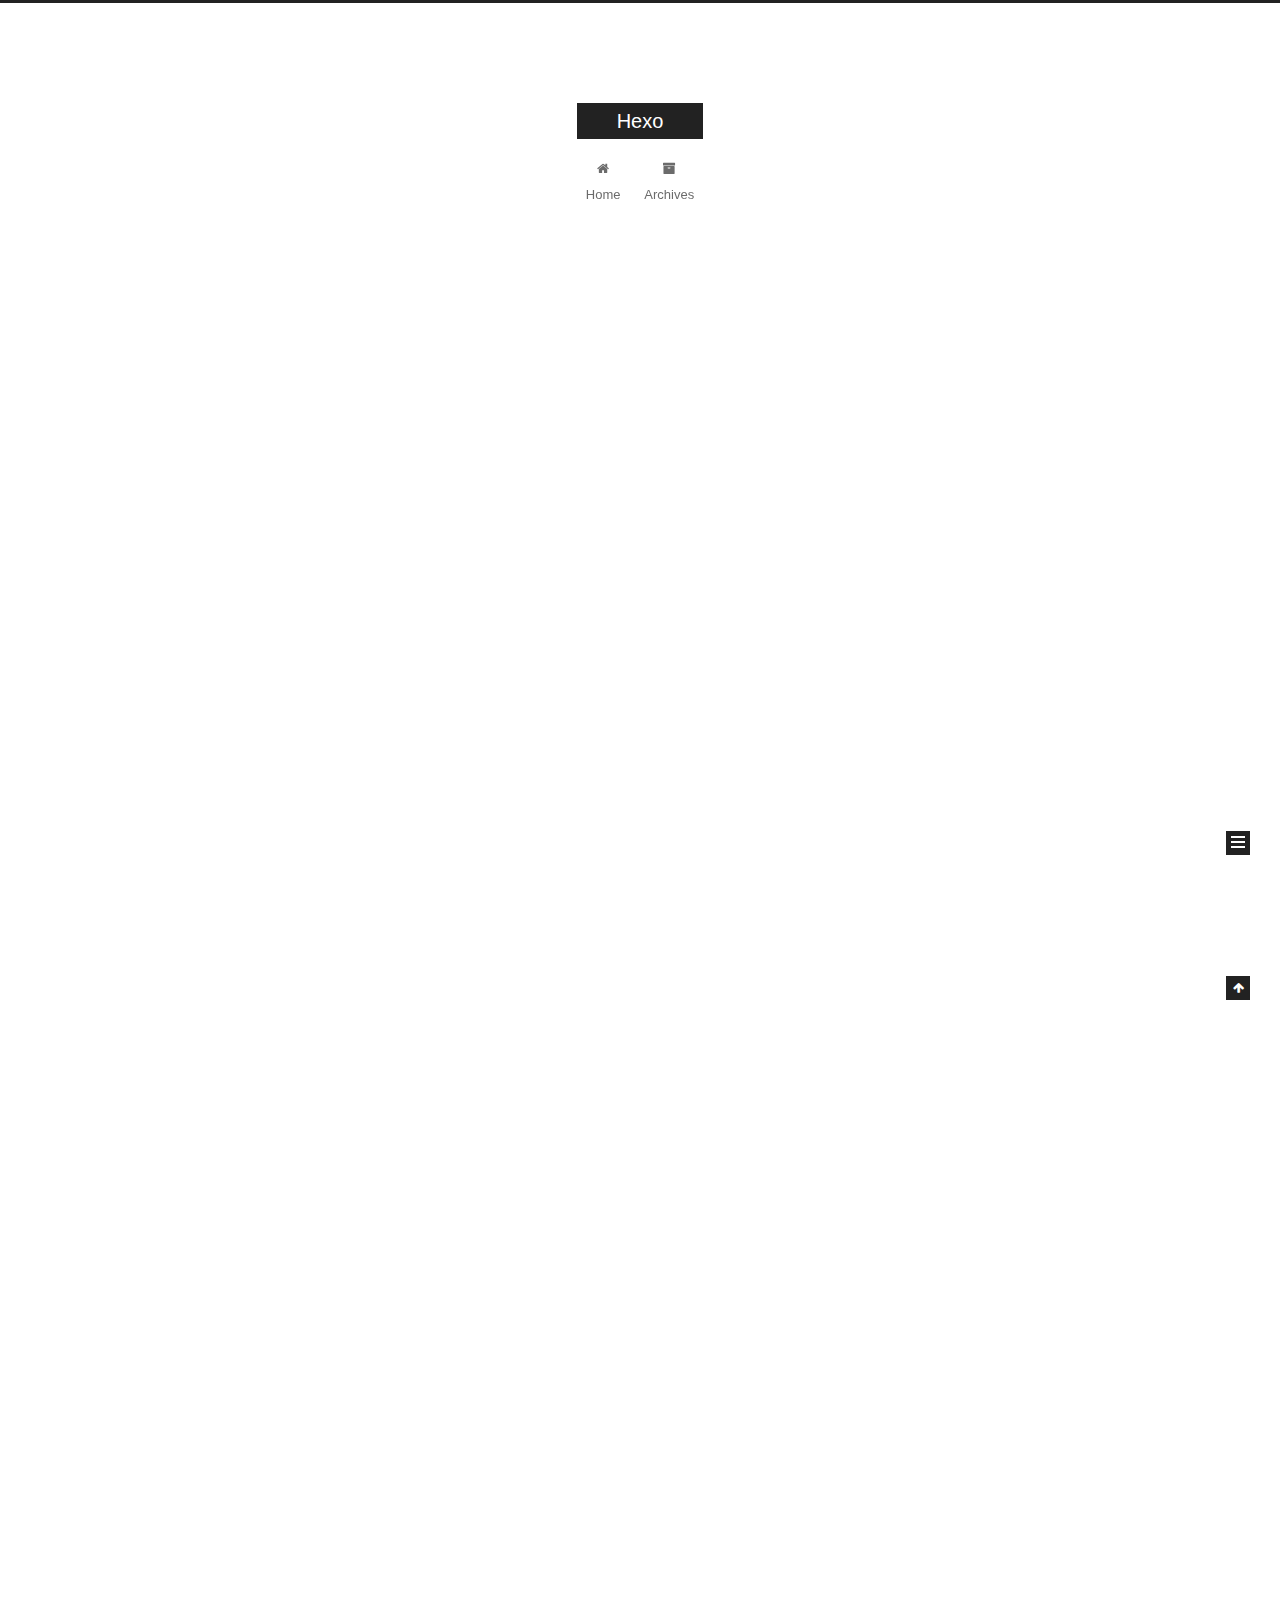
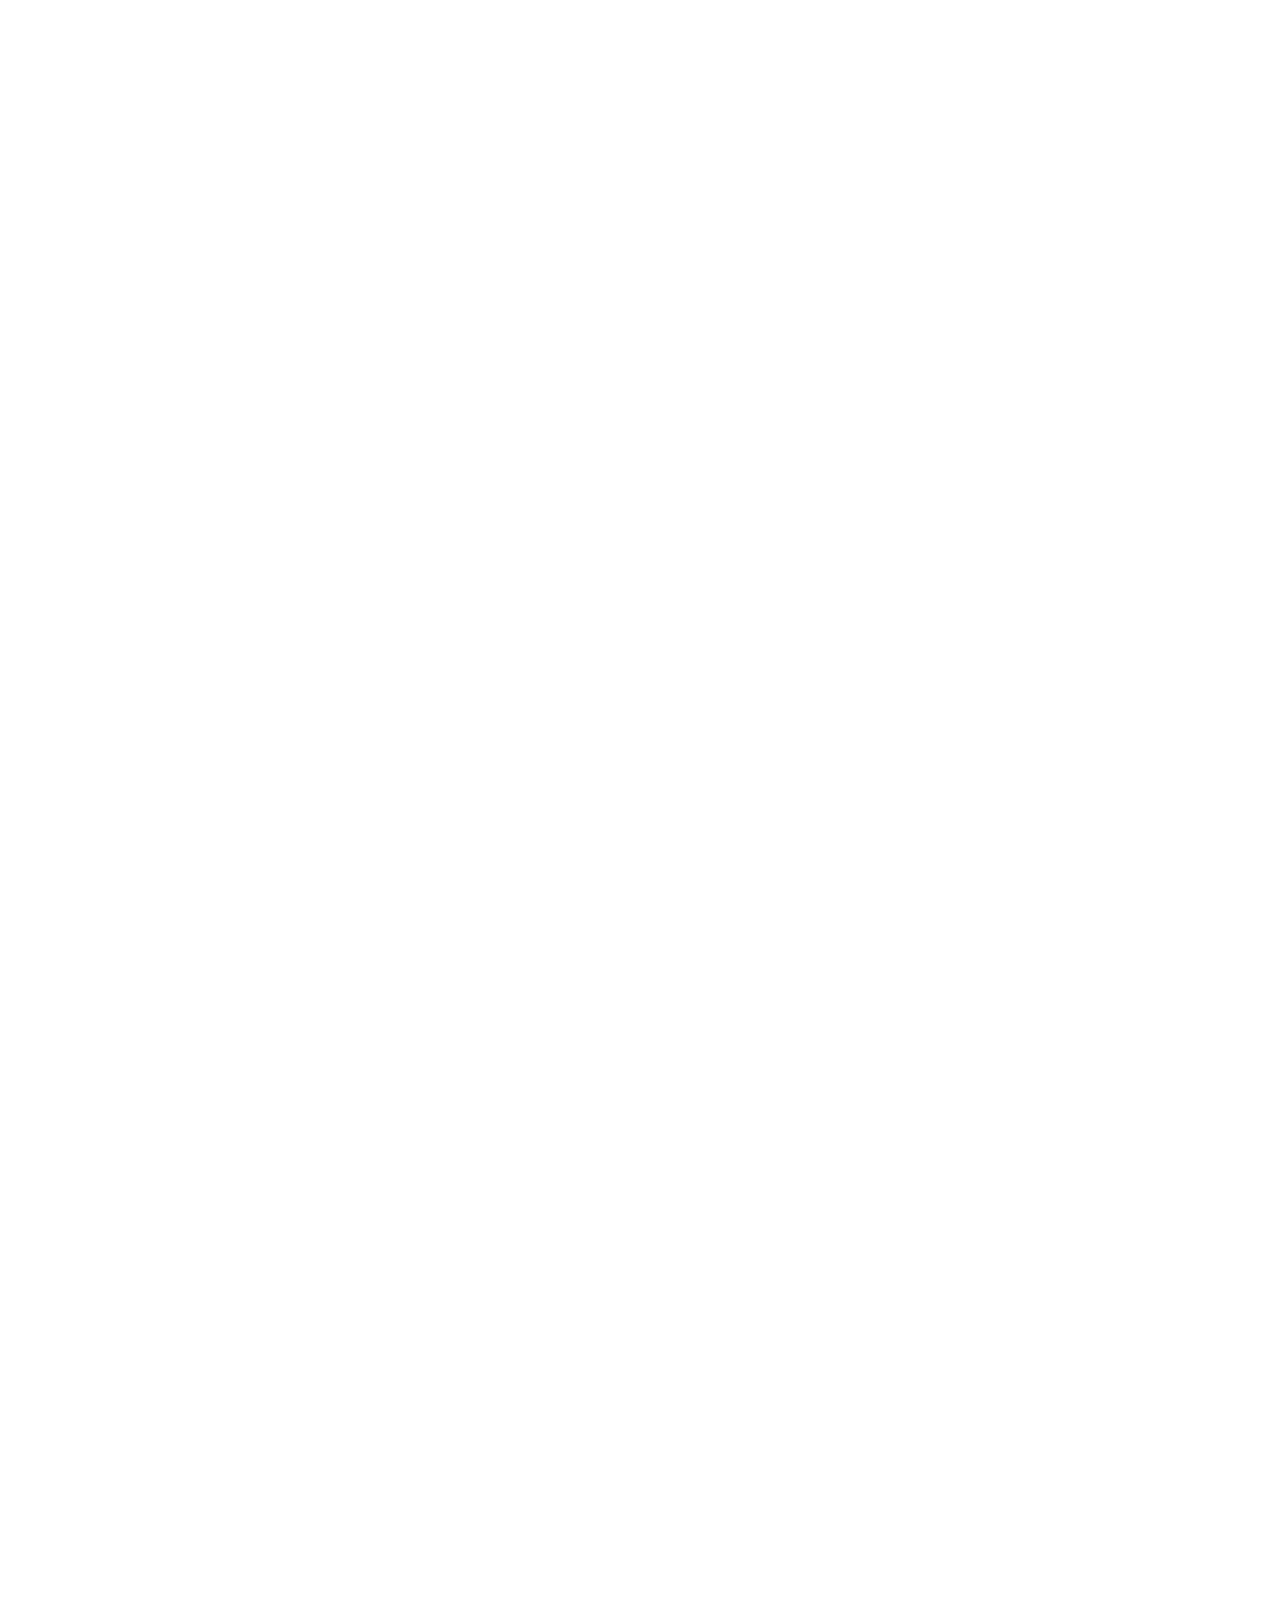
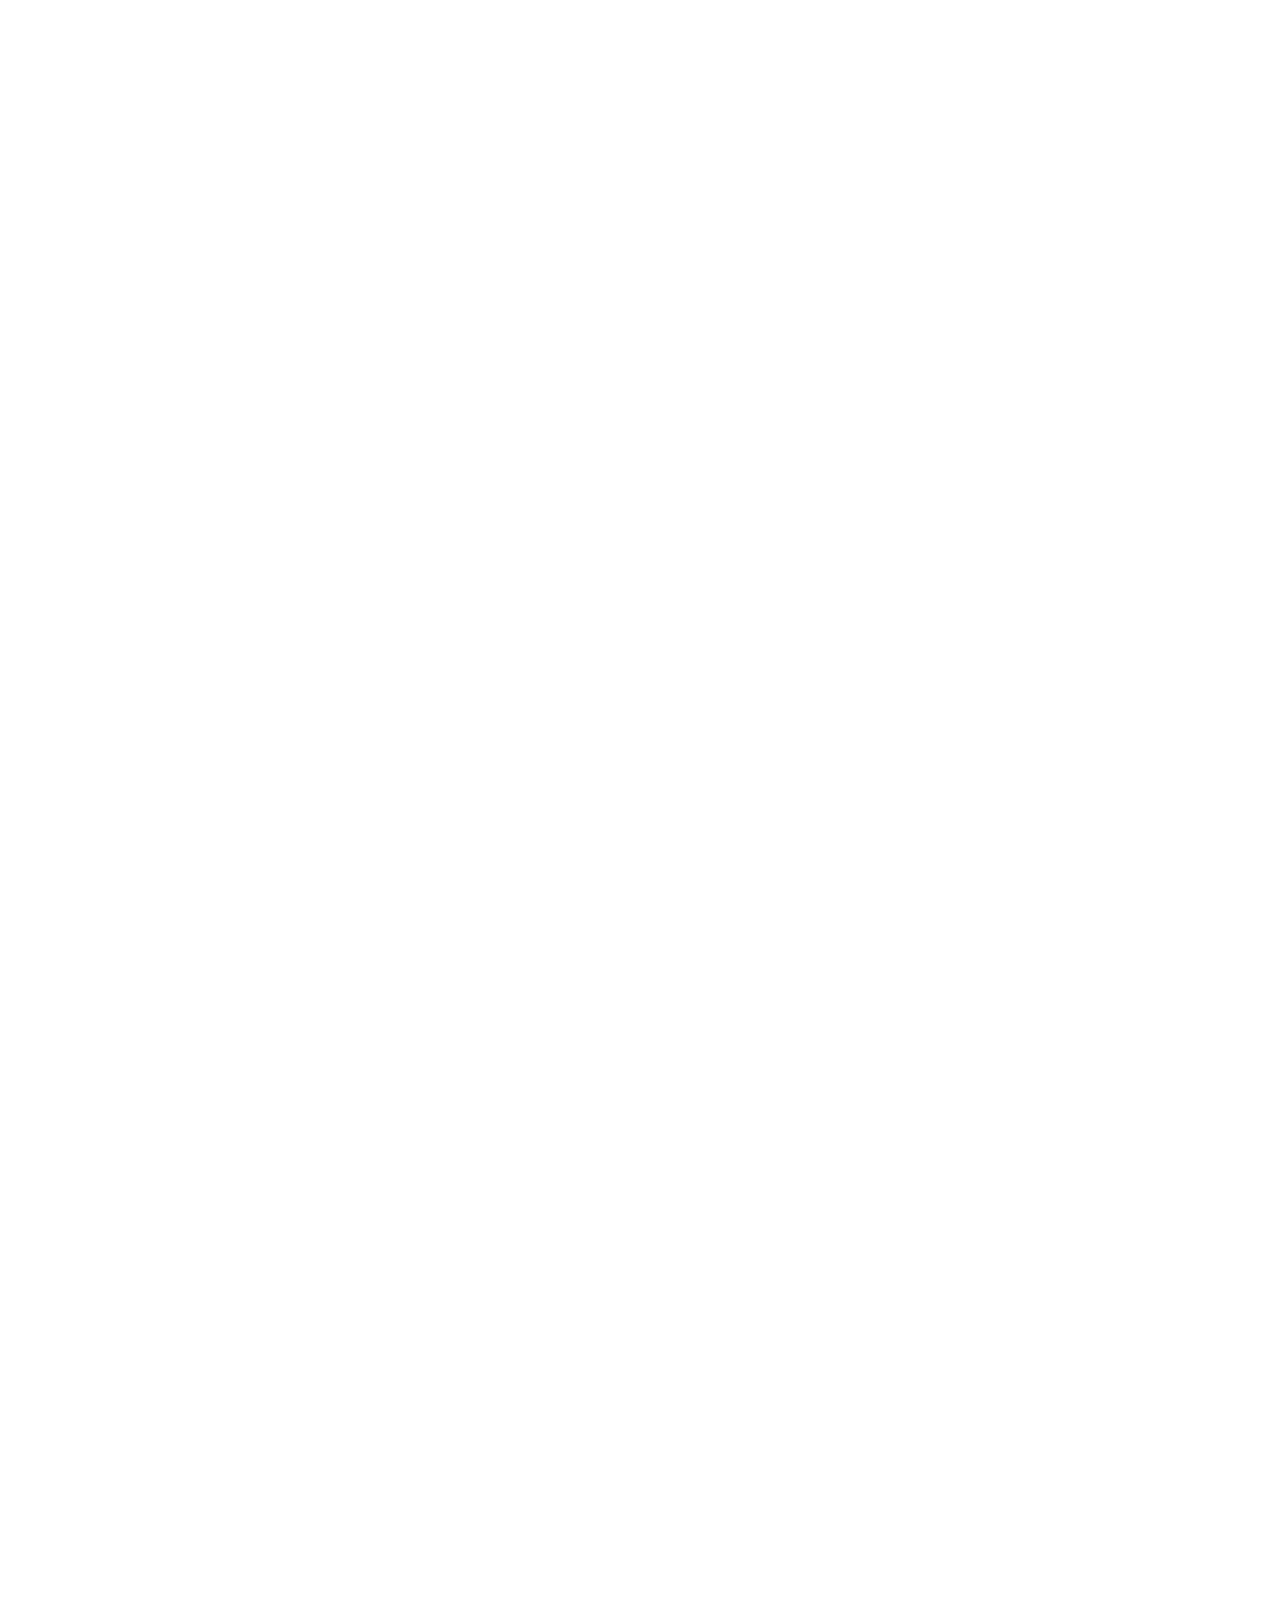
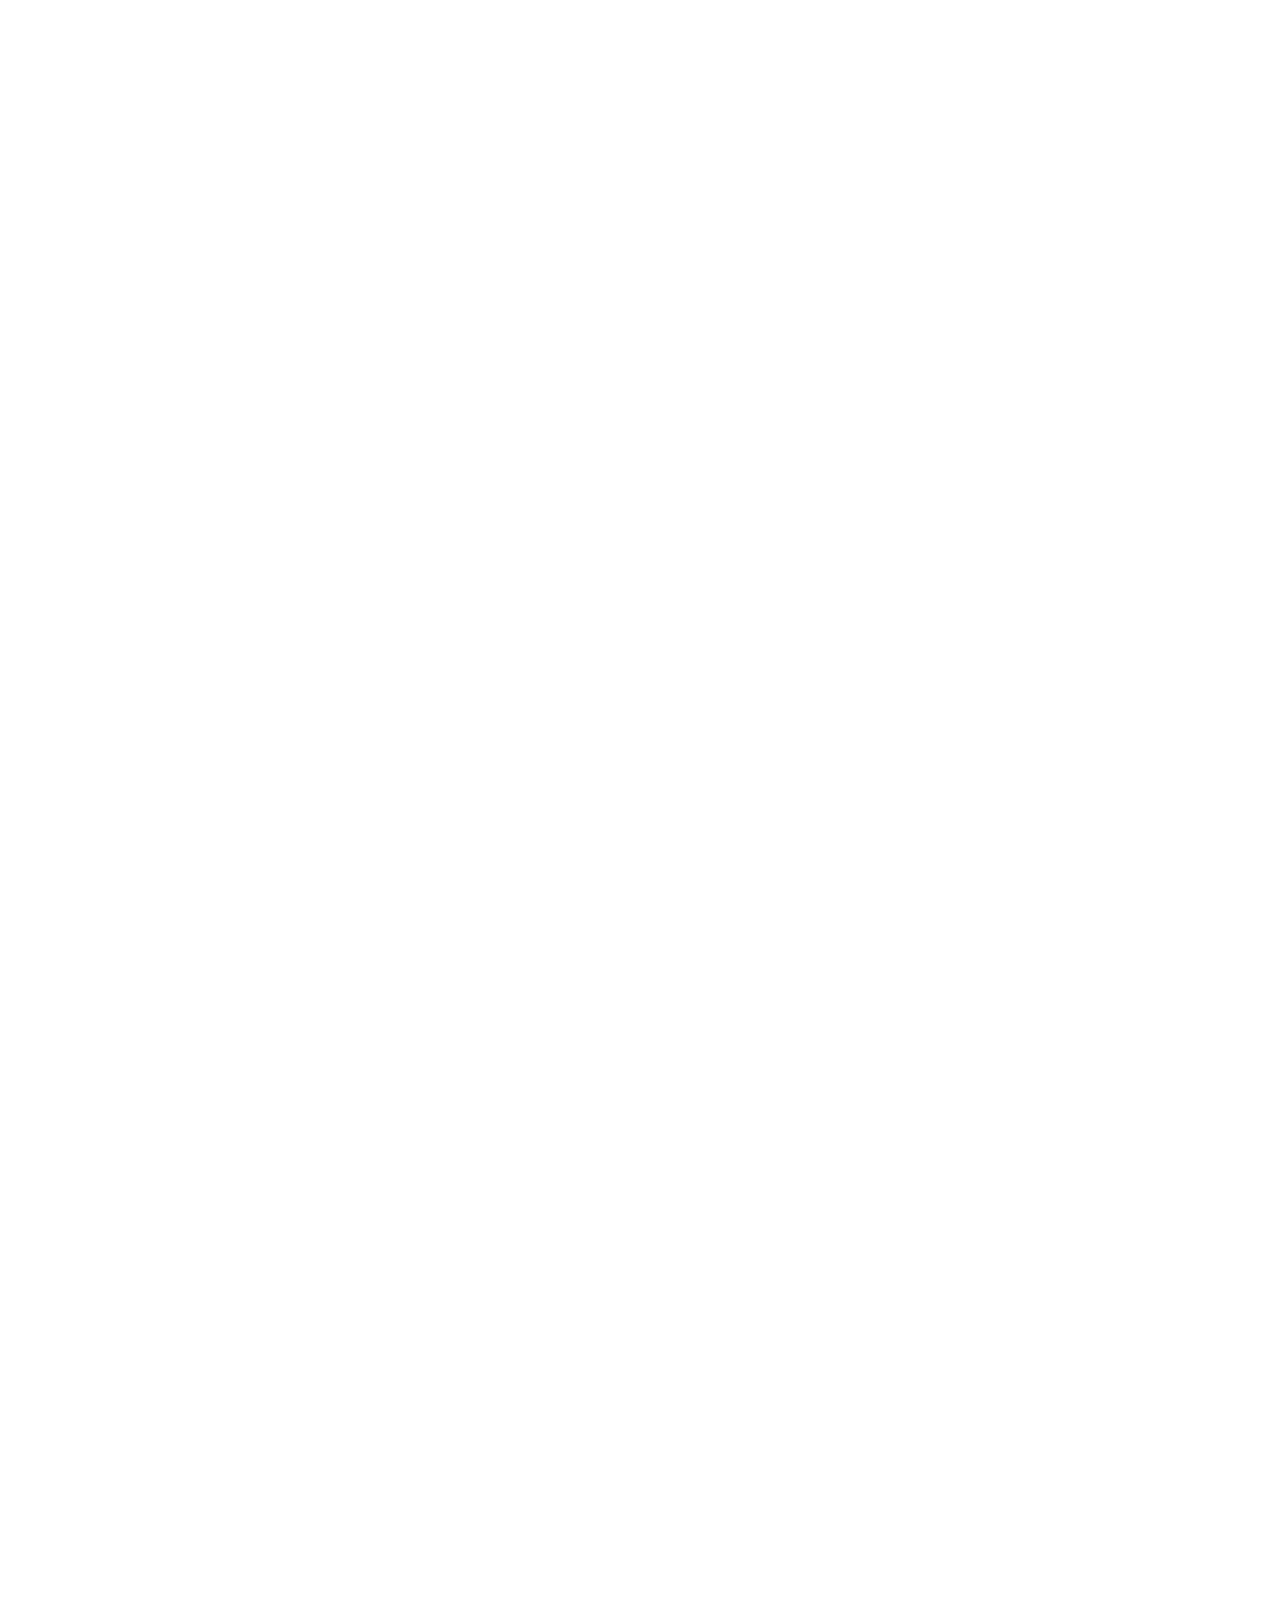
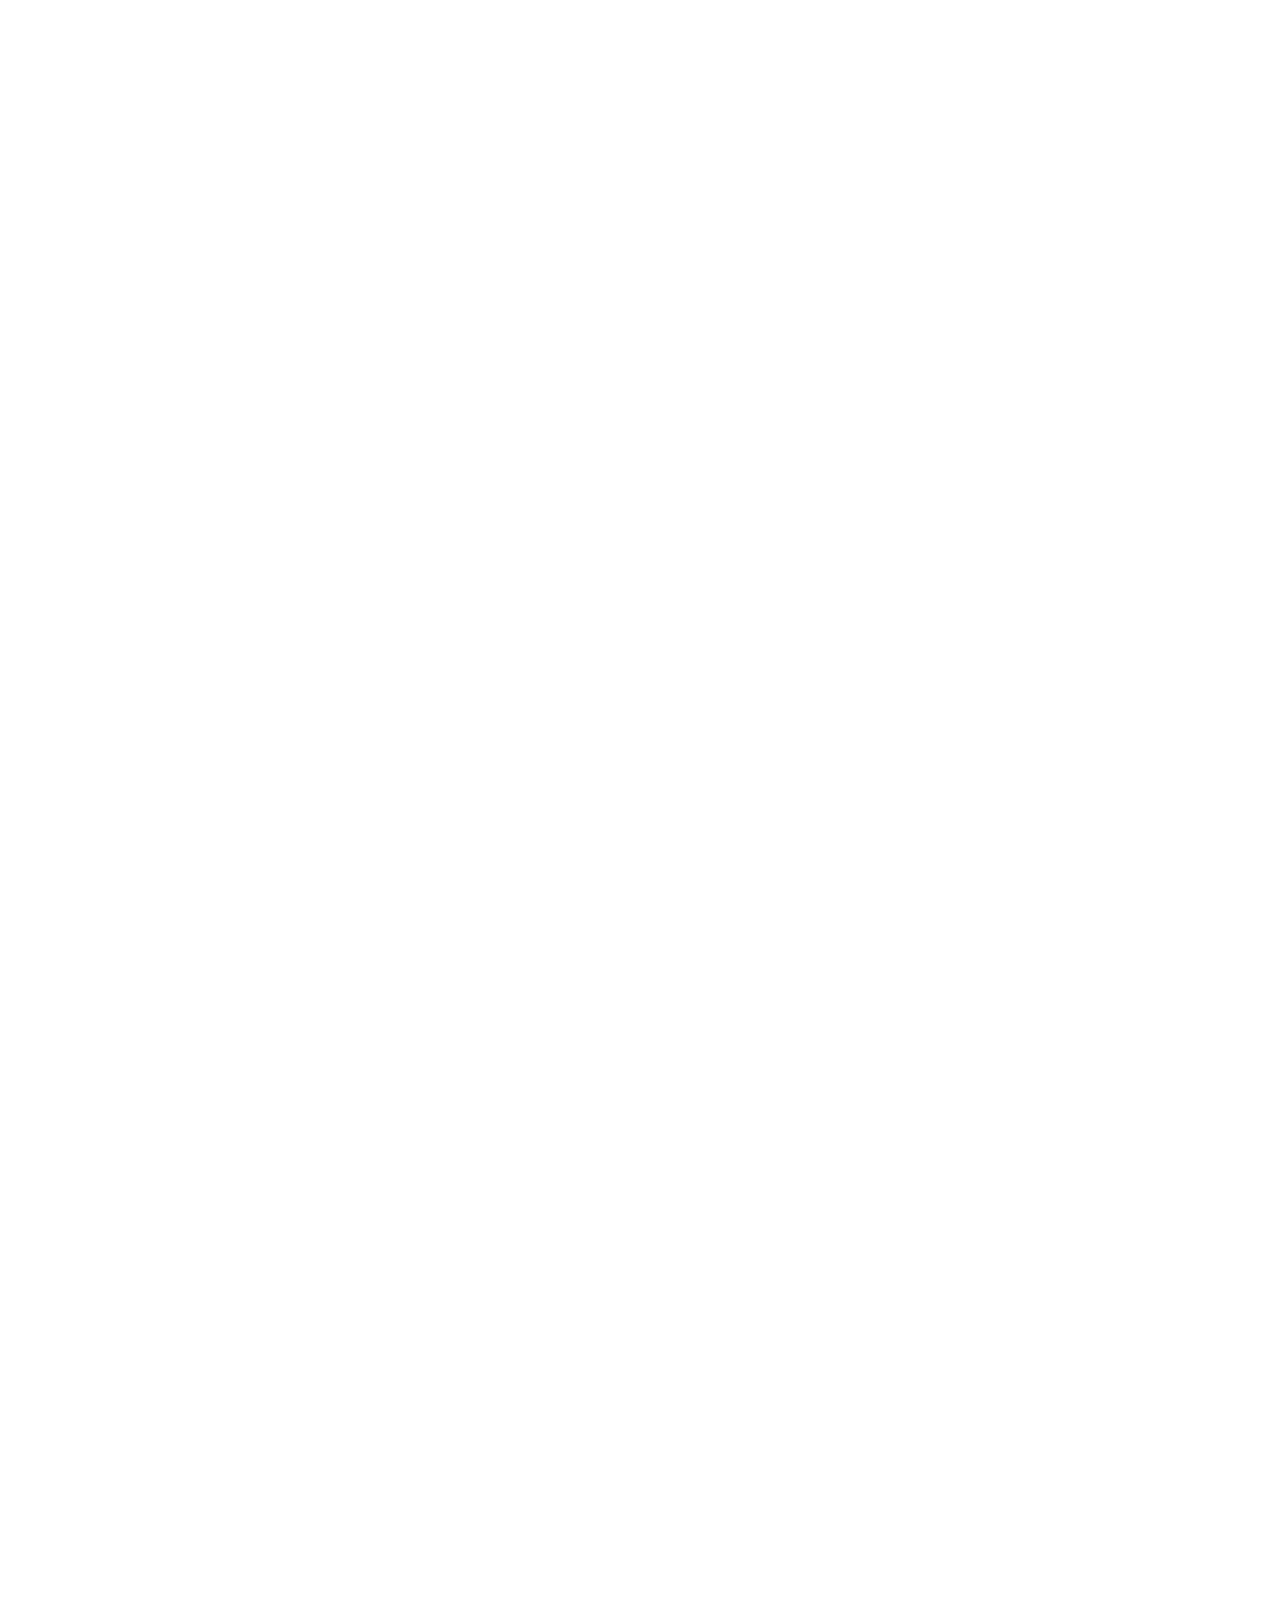
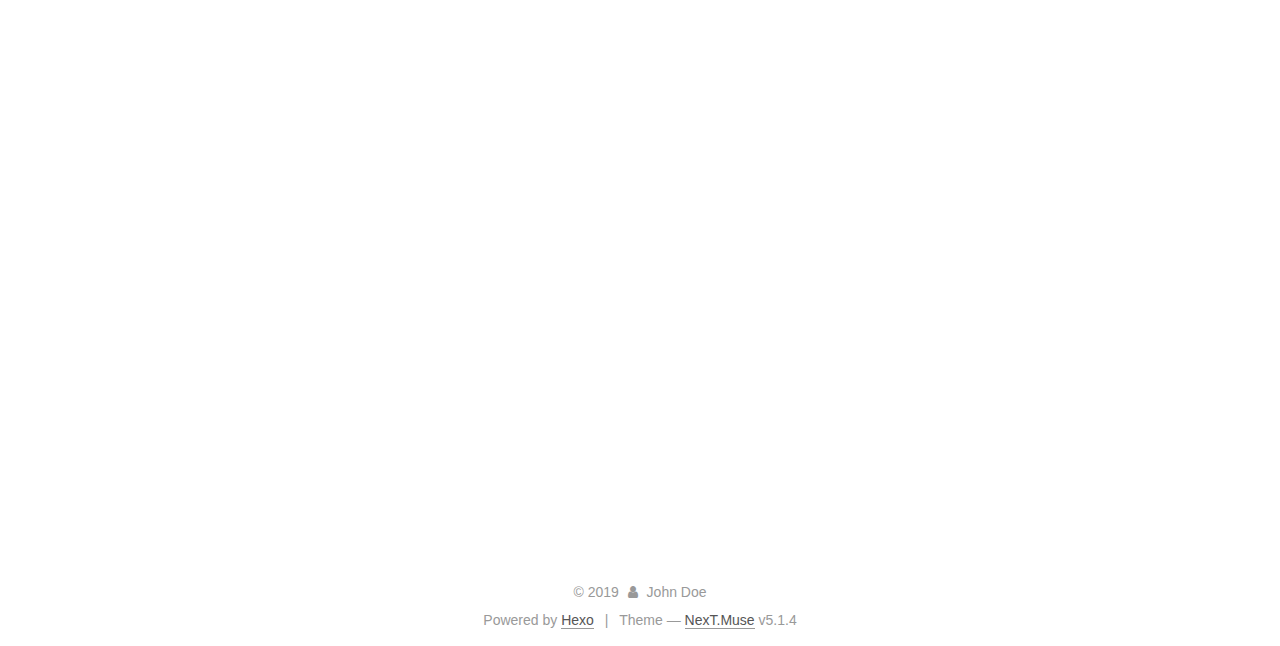
==== commit 1cd90df6: "Site updated: 2019-05-07 23:26:24" ====
--- a/index.html
+++ b/index.html
@@ -229,7 +229,7 @@
   
   
   <div class="post-block">
-    <link itemprop="mainEntityOfPage" href="http://yoursite.com/2019/05/07/hello-world/">
+    <link itemprop="mainEntityOfPage" href="http://yoursite.com/2019/05/07/袁以特的小屋/">
 
     <span hidden itemprop="author" itemscope itemtype="http://schema.org/Person">
       <meta itemprop="name" content="John Doe">
@@ -248,7 +248,7 @@
         
           <h1 class="post-title" itemprop="name headline">
                 
-                <a class="post-title-link" href="/2019/05/07/hello-world/" itemprop="url">Hello World</a></h1>
+                <a class="post-title-link" href="/2019/05/07/袁以特的小屋/" itemprop="url">袁以特的小屋</a></h1>
         
 
         <div class="post-meta">
@@ -300,16 +300,7 @@
       
         
           
-            <p>Welcome to <a href="https://hexo.io/" target="_blank" rel="noopener">Hexo</a>! This is your very first post. Check <a href="https://hexo.io/docs/" target="_blank" rel="noopener">documentation</a> for more info. If you get any problems when using Hexo, you can find the answer in <a href="https://hexo.io/docs/troubleshooting.html" target="_blank" rel="noopener">troubleshooting</a> or you can ask me on <a href="https://github.com/hexojs/hexo/issues" target="_blank" rel="noopener">GitHub</a>.</p>
-<h2 id="Quick-Start"><a href="#Quick-Start" class="headerlink" title="Quick Start"></a>Quick Start</h2><h3 id="Create-a-new-post"><a href="#Create-a-new-post" class="headerlink" title="Create a new post"></a>Create a new post</h3><figure class="highlight bash"><table><tr><td class="gutter"><pre><span class="line">1</span><br></pre></td><td class="code"><pre><span class="line">$ hexo new <span class="string">"My New Post"</span></span><br></pre></td></tr></table></figure>
-<p>More info: <a href="https://hexo.io/docs/writing.html" target="_blank" rel="noopener">Writing</a></p>
-<h3 id="Run-server"><a href="#Run-server" class="headerlink" title="Run server"></a>Run server</h3><figure class="highlight bash"><table><tr><td class="gutter"><pre><span class="line">1</span><br></pre></td><td class="code"><pre><span class="line">$ hexo server</span><br></pre></td></tr></table></figure>
-<p>More info: <a href="https://hexo.io/docs/server.html" target="_blank" rel="noopener">Server</a></p>
-<h3 id="Generate-static-files"><a href="#Generate-static-files" class="headerlink" title="Generate static files"></a>Generate static files</h3><figure class="highlight bash"><table><tr><td class="gutter"><pre><span class="line">1</span><br></pre></td><td class="code"><pre><span class="line">$ hexo generate</span><br></pre></td></tr></table></figure>
-<p>More info: <a href="https://hexo.io/docs/generating.html" target="_blank" rel="noopener">Generating</a></p>
-<h3 id="Deploy-to-remote-sites"><a href="#Deploy-to-remote-sites" class="headerlink" title="Deploy to remote sites"></a>Deploy to remote sites</h3><figure class="highlight bash"><table><tr><td class="gutter"><pre><span class="line">1</span><br></pre></td><td class="code"><pre><span class="line">$ hexo deploy</span><br></pre></td></tr></table></figure>
-<p>More info: <a href="https://hexo.io/docs/deployment.html" target="_blank" rel="noopener">Deployment</a></p>
-
+            <h2 id="欢迎来到袁以特的博客！"><a href="#欢迎来到袁以特的博客！" class="headerlink" title="欢迎来到袁以特的博客！"></a>欢迎来到袁以特的博客！</h2>
           
         
       
--- a/css/main.css
+++ b/css/main.css
@@ -1822,7 +1822,7 @@
   width: 4px;
   height: 4px;
   border-radius: 50%;
-  background: #67fb5b;
+  background: #ff41ff;
 }
 .links-of-blogroll {
   font-size: 13px;
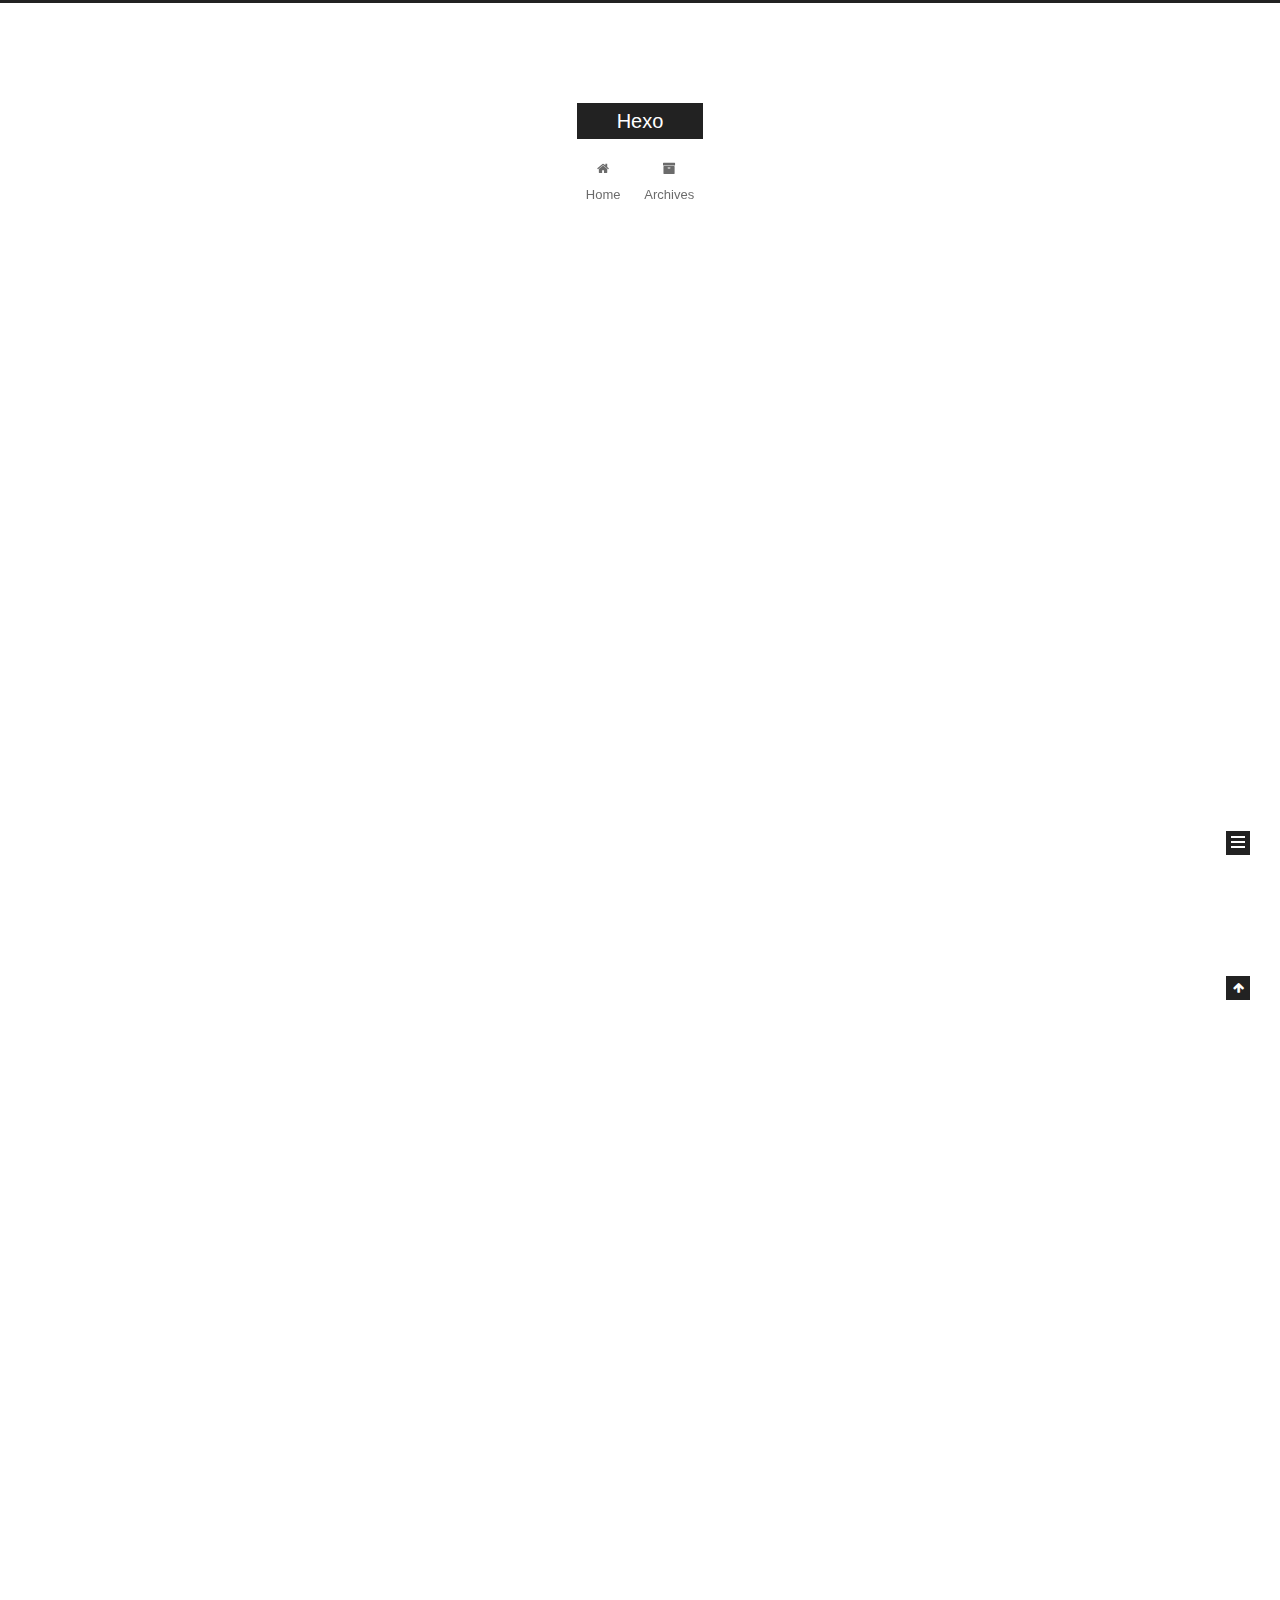
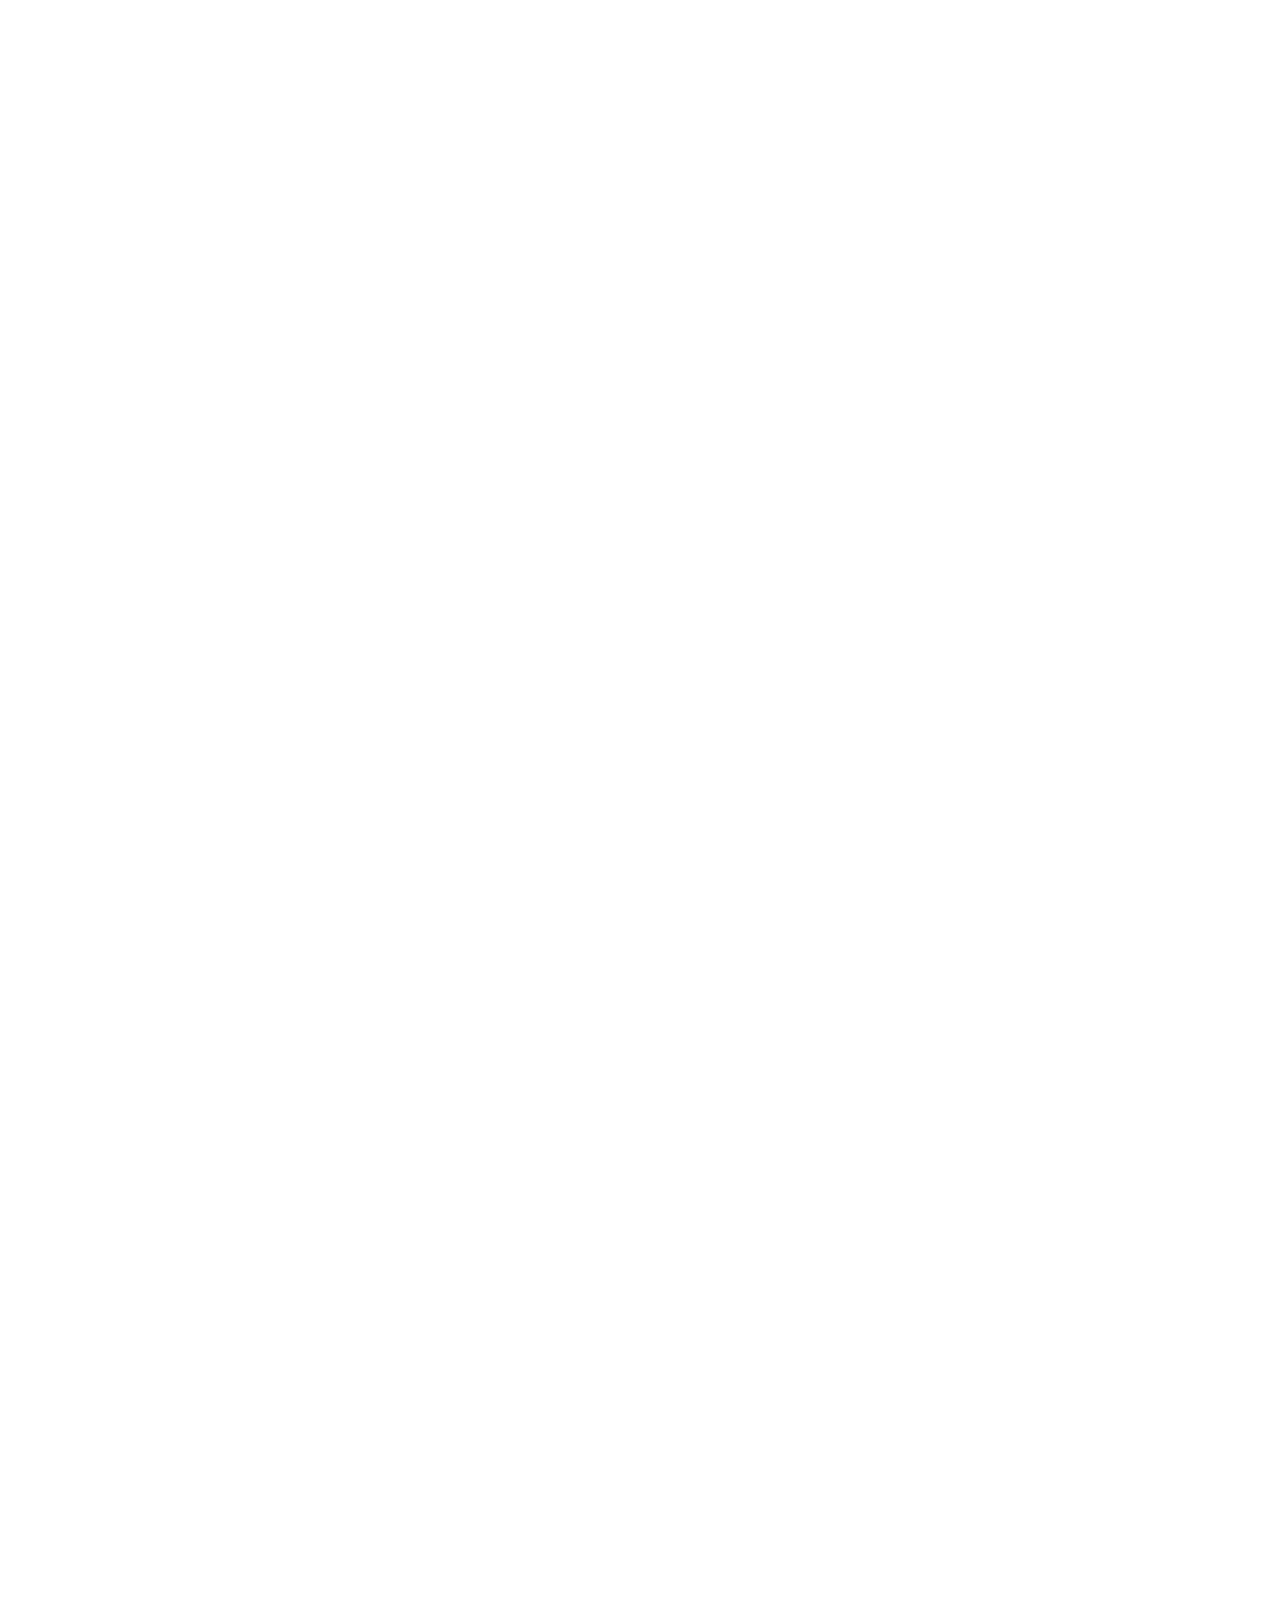
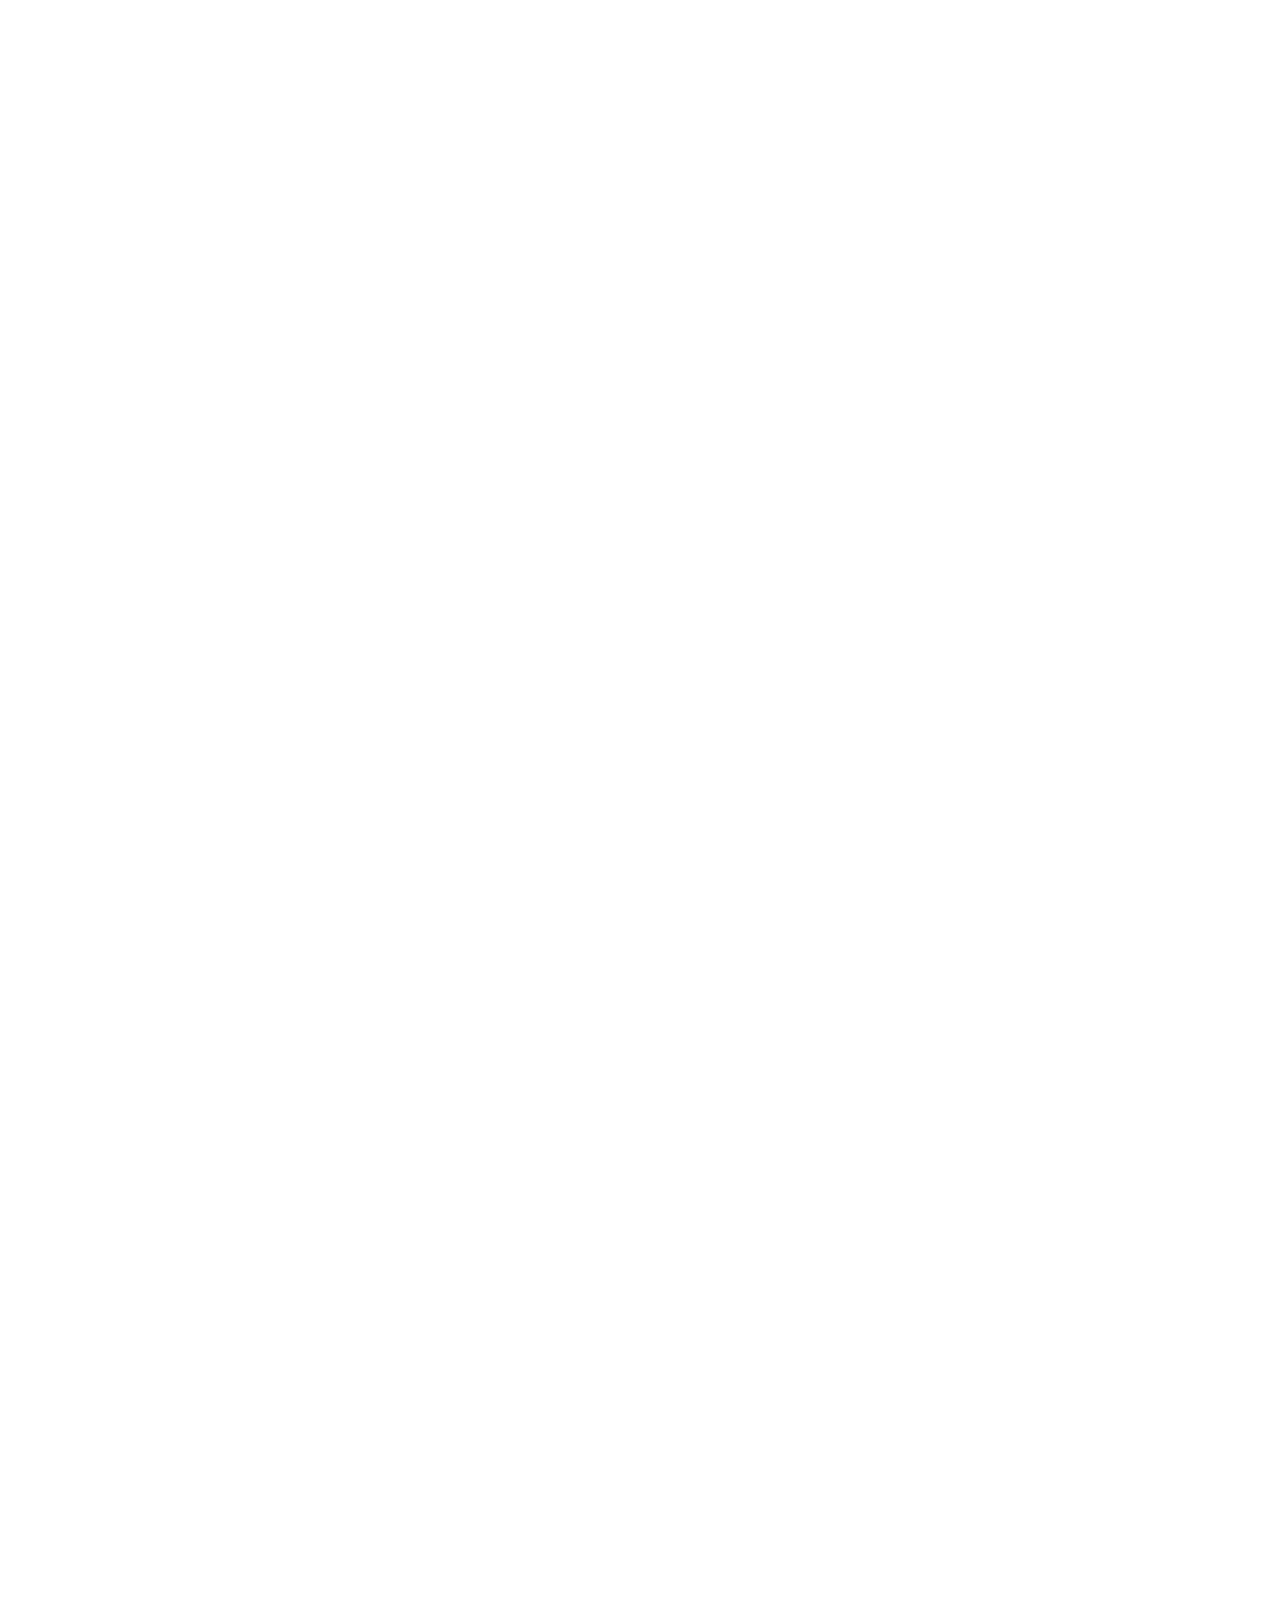
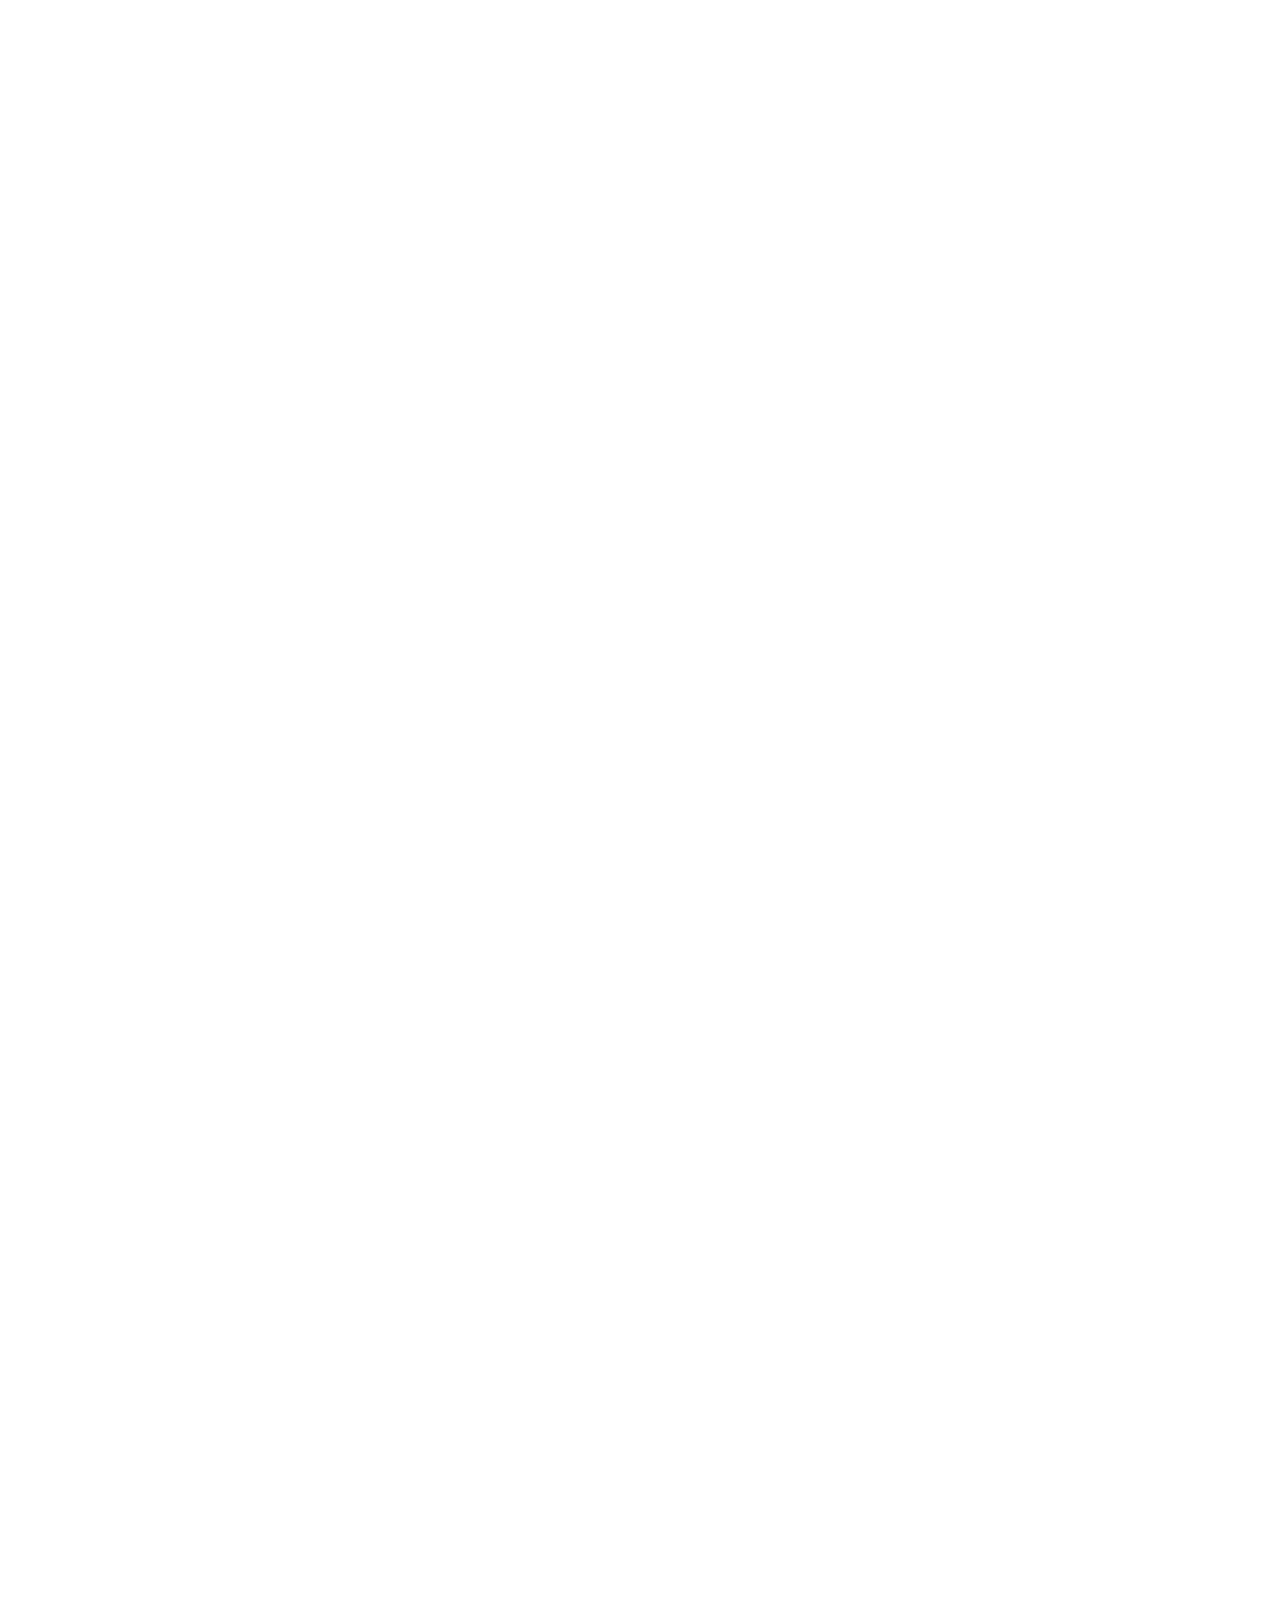
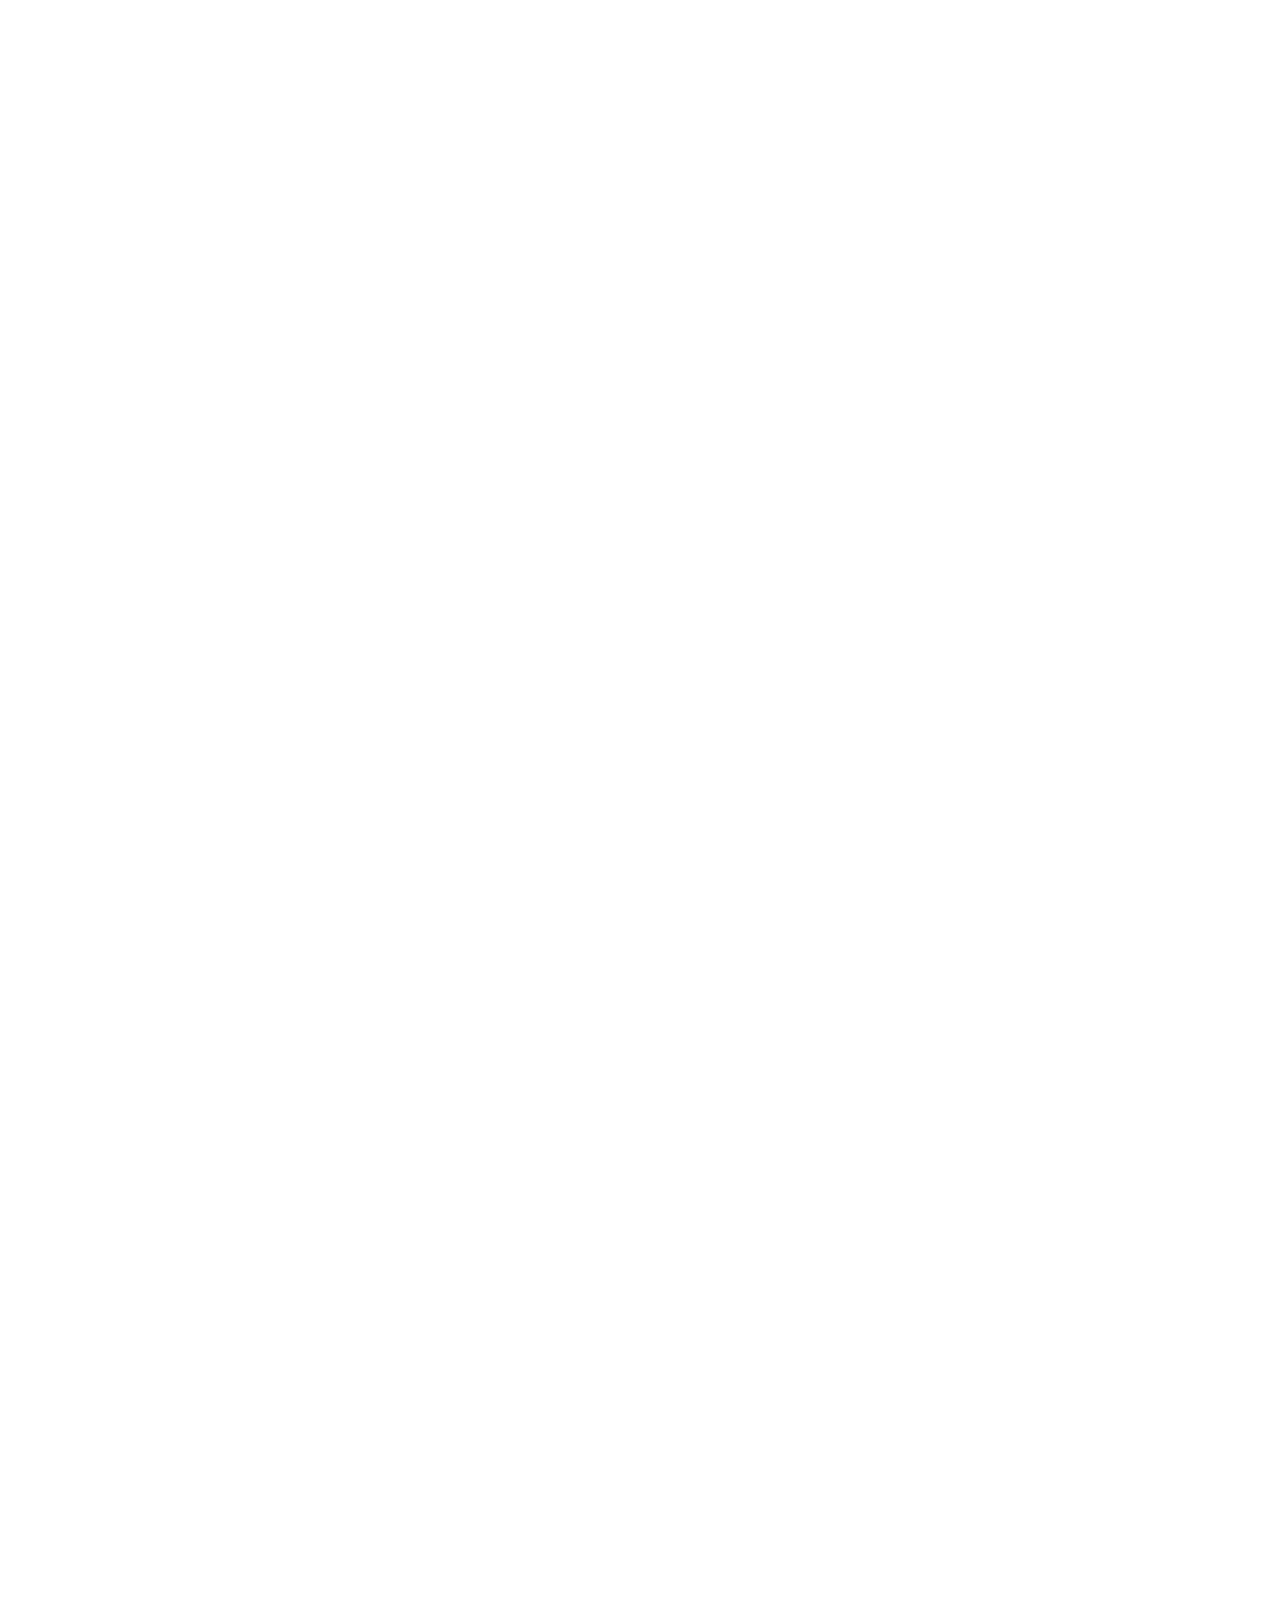
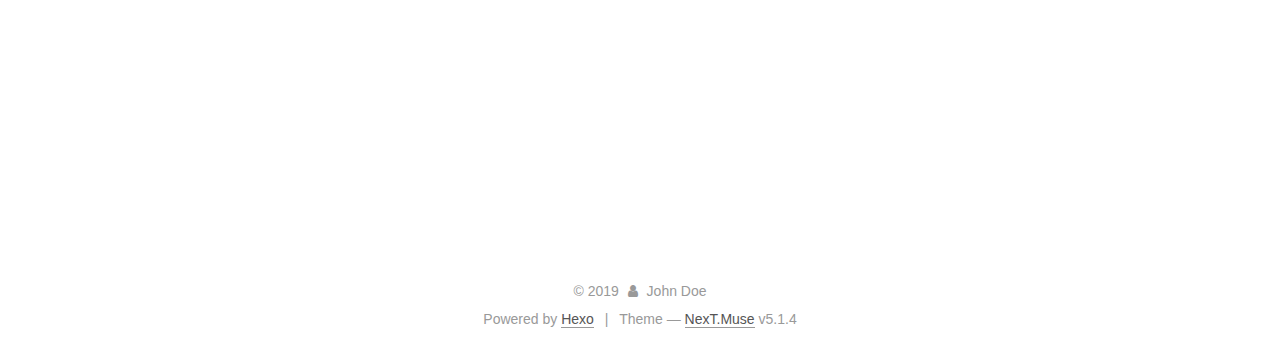
==== commit 048e4666: "Site updated: 2019-05-07 23:33:04" ====
--- a/index.html
+++ b/index.html
@@ -215,125 +215,6 @@
           <div id="content" class="content">
             
   <section id="posts" class="posts-expand">
-    
-      
-
-  
-
-  
-  
-  
-
-  <article class="post post-type-normal" itemscope itemtype="http://schema.org/Article">
-  
-  
-  
-  <div class="post-block">
-    <link itemprop="mainEntityOfPage" href="http://yoursite.com/2019/05/07/袁以特的小屋/">
-
-    <span hidden itemprop="author" itemscope itemtype="http://schema.org/Person">
-      <meta itemprop="name" content="John Doe">
-      <meta itemprop="description" content>
-      <meta itemprop="image" content="/images/avatar.gif">
-    </span>
-
-    <span hidden itemprop="publisher" itemscope itemtype="http://schema.org/Organization">
-      <meta itemprop="name" content="Hexo">
-    </span>
-
-    
-      <header class="post-header">
-
-        
-        
-          <h1 class="post-title" itemprop="name headline">
-                
-                <a class="post-title-link" href="/2019/05/07/袁以特的小屋/" itemprop="url">袁以特的小屋</a></h1>
-        
-
-        <div class="post-meta">
-          <span class="post-time">
-            
-              <span class="post-meta-item-icon">
-                <i class="fa fa-calendar-o"></i>
-              </span>
-              
-                <span class="post-meta-item-text">Posted on</span>
-              
-              <time title="Post created" itemprop="dateCreated datePublished" datetime="2019-05-07T23:11:04+08:00">
-                2019-05-07
-              </time>
-            
-
-            
-
-            
-          </span>
-
-          
-
-          
-            
-          
-
-          
-          
-
-          
-
-          
-
-          
-
-        </div>
-      </header>
-    
-
-    
-    
-    
-    <div class="post-body" itemprop="articleBody">
-
-      
-      
-
-      
-        
-          
-            <h2 id="欢迎来到袁以特的博客！"><a href="#欢迎来到袁以特的博客！" class="headerlink" title="欢迎来到袁以特的博客！"></a>欢迎来到袁以特的博客！</h2>
-          
-        
-      
-    </div>
-    
-    
-    
-
-    
-
-    
-
-    
-
-    <footer class="post-footer">
-      
-
-      
-
-      
-
-      
-      
-        <div class="post-eof"></div>
-      
-    </footer>
-  </div>
-  
-  
-  
-  </article>
-
-
     
       
 
@@ -863,7 +744,7 @@
               
                 <a href="/archives/">
               
-                  <span class="site-state-item-count">2</span>
+                  <span class="site-state-item-count">1</span>
                   <span class="site-state-item-name">posts</span>
                 </a>
               </div>
--- a/css/main.css
+++ b/css/main.css
@@ -1822,7 +1822,7 @@
   width: 4px;
   height: 4px;
   border-radius: 50%;
-  background: #ff41ff;
+  background: #ad9fff;
 }
 .links-of-blogroll {
   font-size: 13px;
